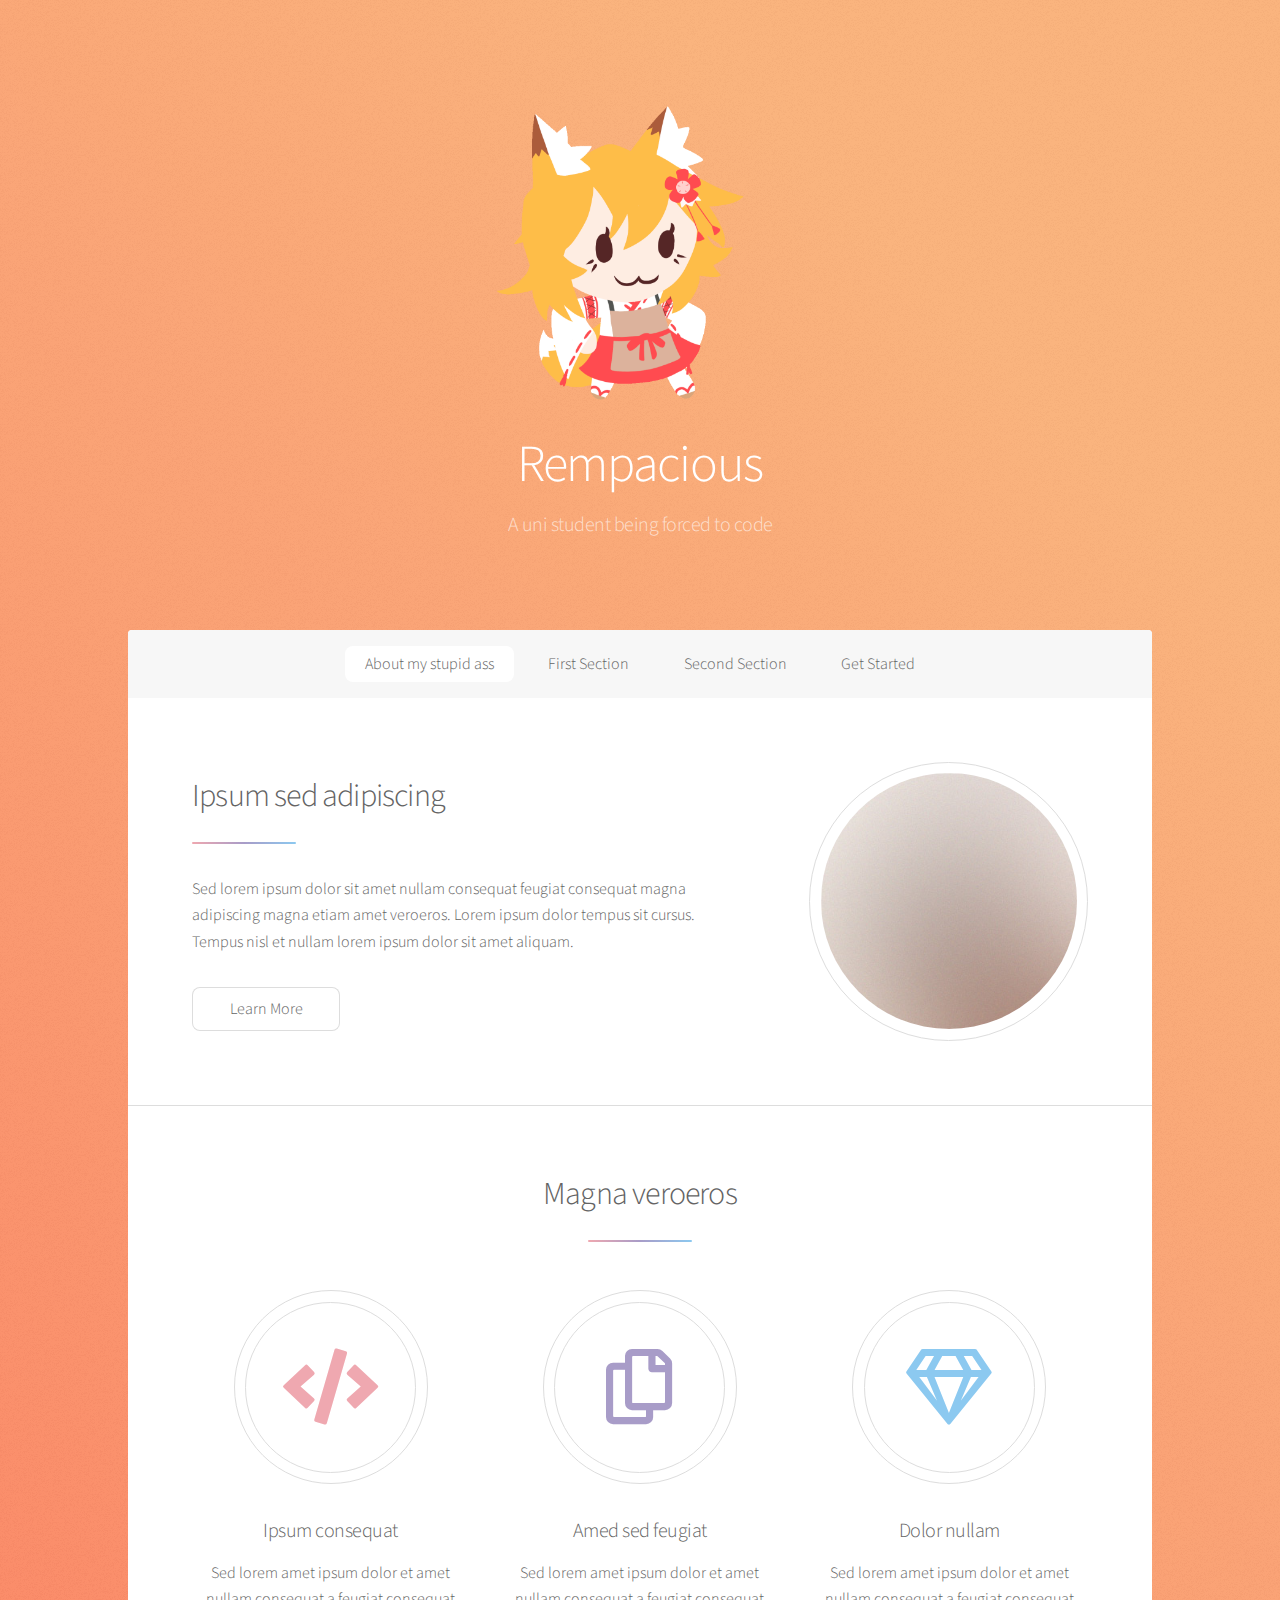
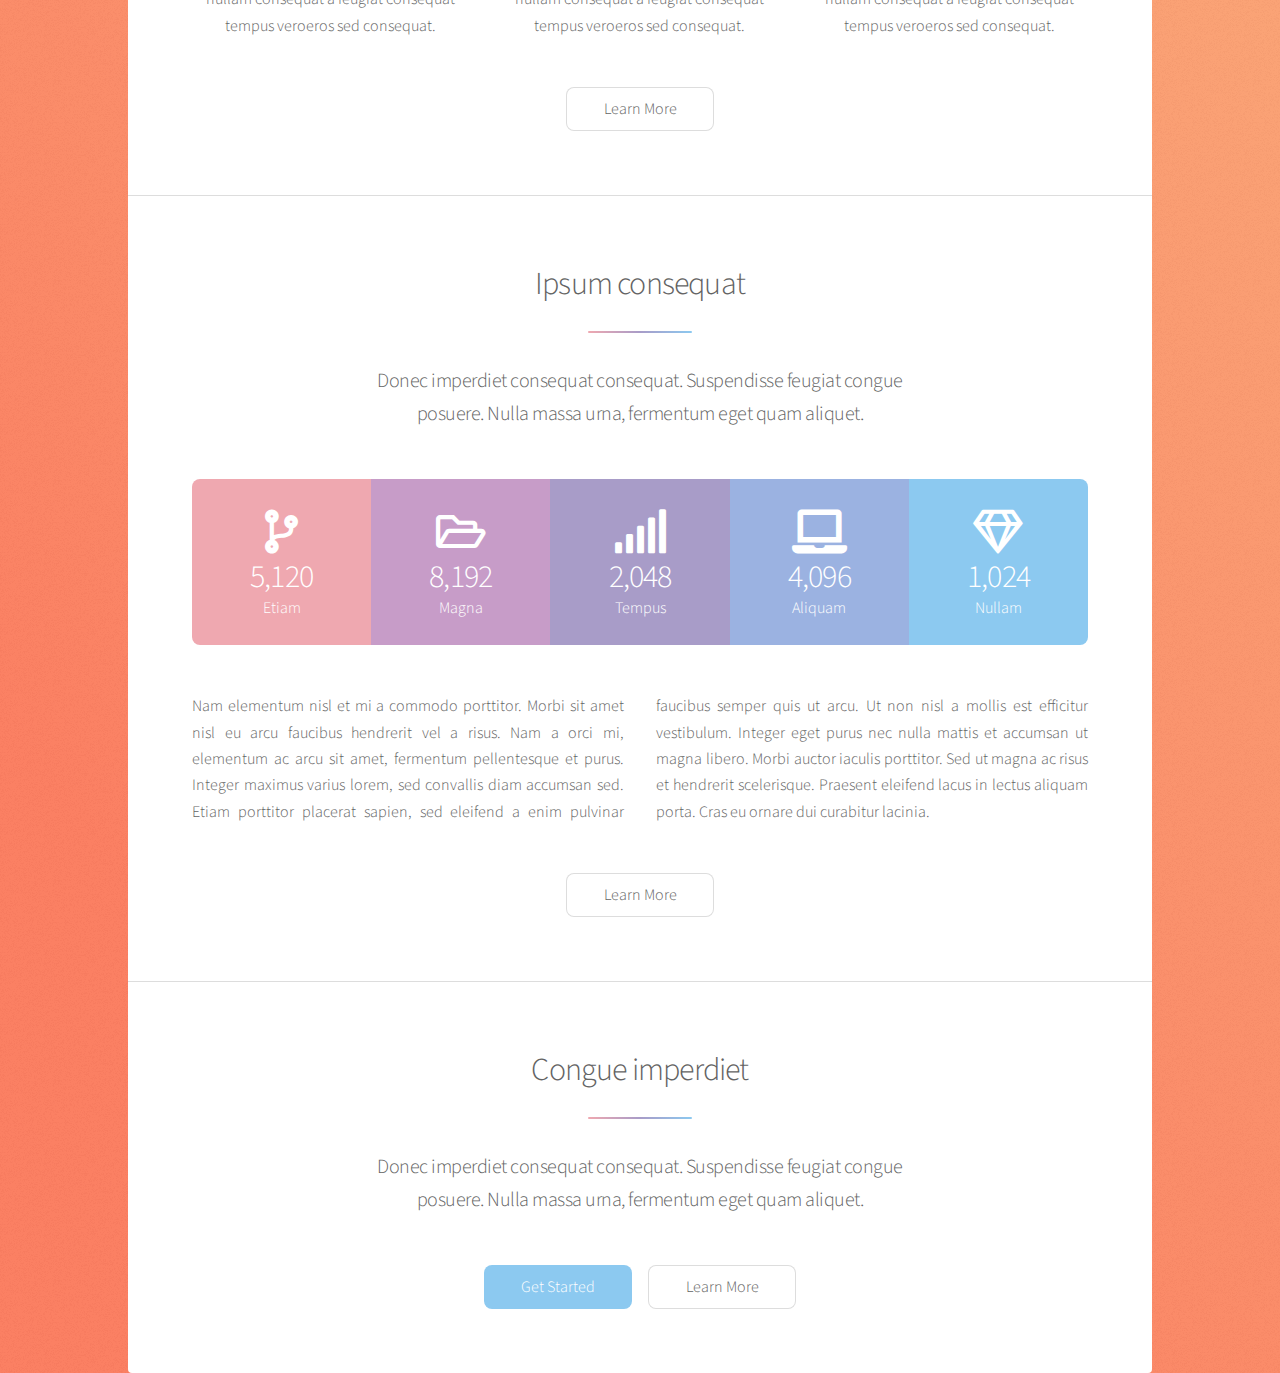
==== index.html @ b014cd19 "a" ====
<!DOCTYPE HTML>
<html>
	<head>
		<title>Why are you even here?</title>
		<meta charset="utf-8" />
		<meta name="viewport" content="width=device-width, initial-scale=1, user-scalable=no" />
		<link rel="stylesheet" href="assets/css/main.css" />
		<noscript><link rel="stylesheet" href="assets/css/noscript.css" /></noscript>
	</head>
	<body class="is-preload">

		<!-- Wrapper -->
			<div id="wrapper">

				<!-- Header -->
					<header id="header" class="alt">
						<span class="logo"><img src="images/a.gif" alt="" /></span>
						<h1>Rempacious</h1>
						<p>A uni student being forced to code<br />
						</a></p>
					</header>

				<!-- Nav -->
					<nav id="nav">
						<ul>
							<li><a href="#intro" class="active">About my stupid ass</a></li>
							<li><a href="#first">First Section</a></li>
							<li><a href="#second">Second Section</a></li>
							<li><a href="#cta">Get Started</a></li>
						</ul>
					</nav>

				<!-- Main -->
					<div id="main">

						<!-- Introduction -->
							<section id="intro" class="main">
								<div class="spotlight">
									<div class="content">
										<header class="major">
											<h2>Ipsum sed adipiscing</h2>
										</header>
										<p>Sed lorem ipsum dolor sit amet nullam consequat feugiat consequat magna
										adipiscing magna etiam amet veroeros. Lorem ipsum dolor tempus sit cursus.
										Tempus nisl et nullam lorem ipsum dolor sit amet aliquam.</p>
										<ul class="actions">
											<li><a href="generic.html" class="button">Learn More</a></li>
										</ul>
									</div>
									<span class="image"><img src="images/pic01.jpg" alt="" /></span>
								</div>
							</section>

						<!-- First Section -->
							<section id="first" class="main special">
								<header class="major">
									<h2>Magna veroeros</h2>
								</header>
								<ul class="features">
									<li>
										<span class="icon solid major style1 fa-code"></span>
										<h3>Ipsum consequat</h3>
										<p>Sed lorem amet ipsum dolor et amet nullam consequat a feugiat consequat tempus veroeros sed consequat.</p>
									</li>
									<li>
										<span class="icon major style3 fa-copy"></span>
										<h3>Amed sed feugiat</h3>
										<p>Sed lorem amet ipsum dolor et amet nullam consequat a feugiat consequat tempus veroeros sed consequat.</p>
									</li>
									<li>
										<span class="icon major style5 fa-gem"></span>
										<h3>Dolor nullam</h3>
										<p>Sed lorem amet ipsum dolor et amet nullam consequat a feugiat consequat tempus veroeros sed consequat.</p>
									</li>
								</ul>
								<footer class="major">
									<ul class="actions special">
										<li><a href="generic.html" class="button">Learn More</a></li>
									</ul>
								</footer>
							</section>

						<!-- Second Section -->
							<section id="second" class="main special">
								<header class="major">
									<h2>Ipsum consequat</h2>
									<p>Donec imperdiet consequat consequat. Suspendisse feugiat congue<br />
									posuere. Nulla massa urna, fermentum eget quam aliquet.</p>
								</header>
								<ul class="statistics">
									<li class="style1">
										<span class="icon solid fa-code-branch"></span>
										<strong>5,120</strong> Etiam
									</li>
									<li class="style2">
										<span class="icon fa-folder-open"></span>
										<strong>8,192</strong> Magna
									</li>
									<li class="style3">
										<span class="icon solid fa-signal"></span>
										<strong>2,048</strong> Tempus
									</li>
									<li class="style4">
										<span class="icon solid fa-laptop"></span>
										<strong>4,096</strong> Aliquam
									</li>
									<li class="style5">
										<span class="icon fa-gem"></span>
										<strong>1,024</strong> Nullam
									</li>
								</ul>
								<p class="content">Nam elementum nisl et mi a commodo porttitor. Morbi sit amet nisl eu arcu faucibus hendrerit vel a risus. Nam a orci mi, elementum ac arcu sit amet, fermentum pellentesque et purus. Integer maximus varius lorem, sed convallis diam accumsan sed. Etiam porttitor placerat sapien, sed eleifend a enim pulvinar faucibus semper quis ut arcu. Ut non nisl a mollis est efficitur vestibulum. Integer eget purus nec nulla mattis et accumsan ut magna libero. Morbi auctor iaculis porttitor. Sed ut magna ac risus et hendrerit scelerisque. Praesent eleifend lacus in lectus aliquam porta. Cras eu ornare dui curabitur lacinia.</p>
								<footer class="major">
									<ul class="actions special">
										<li><a href="generic.html" class="button">Learn More</a></li>
									</ul>
								</footer>
							</section>

						<!-- Get Started -->
							<section id="cta" class="main special">
								<header class="major">
									<h2>Congue imperdiet</h2>
									<p>Donec imperdiet consequat consequat. Suspendisse feugiat congue<br />
									posuere. Nulla massa urna, fermentum eget quam aliquet.</p>
								</header>
								<footer class="major">
									<ul class="actions special">
										<li><a href="generic.html" class="button primary">Get Started</a></li>
										<li><a href="generic.html" class="button">Learn More</a></li>
									</ul>
								</footer>
							</section>

					</div>

				<!-- Footer -->

			</div>

		<!-- Scripts -->
			<script src="assets/js/jquery.min.js"></script>
			<script src="assets/js/jquery.scrollex.min.js"></script>
			<script src="assets/js/jquery.scrolly.min.js"></script>
			<script src="assets/js/browser.min.js"></script>
			<script src="assets/js/breakpoints.min.js"></script>
			<script src="assets/js/util.js"></script>
			<script src="assets/js/main.js"></script>

	</body>
</html>
---- assets/css/main.css ----
@import url(fontawesome-all.min.css);
@import 'https://fonts.googleapis.com/css?family=Source+Sans+Pro:300,400';

/*
	Stellar by HTML5 UP
	html5up.net | @ajlkn
	Free for personal and commercial use under the CCA 3.0 license (html5up.net/license)
*/

html, body, div, span, applet, object,
iframe, h1, h2, h3, h4, h5, h6, p, blockquote,
pre, a, abbr, acronym, address, big, cite,
code, del, dfn, em, img, ins, kbd, q, s, samp,
small, strike, strong, sub, sup, tt, var, b,
u, i, center, dl, dt, dd, ol, ul, li, fieldset,
form, label, legend, table, caption, tbody,
tfoot, thead, tr, th, td, article, aside,
canvas, details, embed, figure, figcaption,
footer, header, hgroup, menu, nav, output, ruby,
section, summary, time, mark, audio, video {
	margin: 0;
	padding: 0;
	border: 0;
	font-size: 100%;
	font: inherit;
	vertical-align: baseline;}

article, aside, details, figcaption, figure,
footer, header, hgroup, menu, nav, section {
	display: block;}

body {
	line-height: 1;
}

ol, ul {
	list-style: none;
}

blockquote, q {
	quotes: none;
}

	blockquote:before, blockquote:after, q:before, q:after {
		content: '';
		content: none;
	}

table {
	border-collapse: collapse;
	border-spacing: 0;
}

body {
	-webkit-text-size-adjust: none;
}

mark {
	background-color: transparent;
	color: inherit;
}

input::-moz-focus-inner {
	border: 0;
	padding: 0;
}

input, select, textarea {
	-moz-appearance: none;
	-webkit-appearance: none;
	-ms-appearance: none;
	appearance: none;
}

/* Basic */

	@-ms-viewport {
		width: device-width;
	}

	body {
		-ms-overflow-style: scrollbar;
	}

	@media screen and (max-width: 480px) {

		html, body {
			min-width: 320px;
		}

	}

	html {
		box-sizing: border-box;
	}

	*, *:before, *:after {
		box-sizing: inherit;
	}

	body {
		background: linear-gradient(to right, #ff7e5f, #feb47b);
		background-image: url("images/overlay.png"), -moz-linear-gradient(45deg, #ff7e5f 15%, #feb47b 85%);
		background-image: url("images/overlay.png"), -webkit-linear-gradient(45deg, #ff7e5f 15%, #feb47b 85%);
		background-image: url("images/overlay.png"), -ms-linear-gradient(45deg, #ff7e5f 15%, #feb47b 85%);
		background-image: url("images/overlay.png"), linear-gradient(45deg, #ff7e5f 15%, #feb47b 85%);
		background-color: #dd7538;
		color: rgba(255, 255, 255, 0.65);
	}


		body.is-preload *, body.is-preload *:before, body.is-preload *:after {
			-moz-animation: none !important;
			-webkit-animation: none !important;
			-ms-animation: none !important;
			animation: none !important;
			-moz-transition: none !important;
			-webkit-transition: none !important;
			-ms-transition: none !important;
			transition: none !important;
		}

/* Type */

	body, input, select, textarea {
		font-family: "Source Sans Pro", Helvetica, sans-serif;
		font-size: 17pt;
		font-weight: 300;
		line-height: 1.65;
	}

		@media screen and (max-width: 1680px) {

			body, input, select, textarea {
				font-size: 14pt;
			}

		}

		@media screen and (max-width: 1280px) {

			body, input, select, textarea {
				font-size: 12pt;
			}

		}

		@media screen and (max-width: 360px) {

			body, input, select, textarea {
				font-size: 11pt;
			}

		}

	a {
		-moz-transition: color 0.2s ease, border-bottom 0.2s ease;
		-webkit-transition: color 0.2s ease, border-bottom 0.2s ease;
		-ms-transition: color 0.2s ease, border-bottom 0.2s ease;
		transition: color 0.2s ease, border-bottom 0.2s ease;
		text-decoration: none;
		border-bottom: dotted 1px;
		color: inherit;
	}

		a:hover {
			border-bottom-color: transparent;
		}

	strong, b {
		font-weight: 400;
	}

	em, i {
		font-style: italic;
	}

	p {
		margin: 0 0 2em 0;
	}

		p.content {
			-moz-columns: 20em 2;
			-webkit-columns: 20em 2;
			-ms-columns: 20em 2;
			columns: 20em 2;
			-moz-column-gap: 2em;
			-webkit-column-gap: 2em;
			-ms-column-gap: 2em;
			column-gap: 2em;
			text-align: justify;
		}

	h1, h2, h3, h4, h5, h6 {
		font-weight: 300;
		line-height: 1.5;
		margin: 0 0 0.7em 0;
		letter-spacing: -0.025em;
	}

		h1 a, h2 a, h3 a, h4 a, h5 a, h6 a {
			color: inherit;
			text-decoration: none;
		}

	h1 {
		font-size: 2.5em;
		line-height: 1.2;
	}

	h2 {
		font-size: 1.5em;
	}

	h3 {
		font-size: 1.25em;
	}

	h4 {
		font-size: 1.1em;
	}

	h5 {
		font-size: 0.9em;
	}

	h6 {
		font-size: 0.7em;
	}

	@media screen and (max-width: 736px) {

		h1 {
			font-size: 2em;
		}

	}

	sub {
		font-size: 0.8em;
		position: relative;
		top: 0.5em;
	}

	sup {
		font-size: 0.8em;
		position: relative;
		top: -0.5em;
	}

	blockquote {
		border-left: solid 4px;
		font-style: italic;
		margin: 0 0 2em 0;
		padding: 0.5em 0 0.5em 2em;
	}

	code {
		border-radius: 8px;
		border: solid 1px;
		font-family: "Courier New", monospace;
		font-size: 0.9em;
		margin: 0 0.25em;
		padding: 0.25em 0.65em;
	}

	pre {
		-webkit-overflow-scrolling: touch;
		font-family: "Courier New", monospace;
		font-size: 0.9em;
		margin: 0 0 2em 0;
	}

		pre code {
			display: block;
			line-height: 1.75;
			padding: 1em 1.5em;
			overflow-x: auto;
		}

	hr {
		border: 0;
		border-bottom: solid 1px;
		margin: 2em 0;
	}

		hr.major {
			margin: 3em 0;
		}

	.align-left {
		text-align: left;
	}

	.align-center {
		text-align: center;
	}

	.align-right {
		text-align: right;
	}

	input, select, textarea {
		color: #ffffff;
	}

	a:hover {
		color: #ffffff;
	}

	strong, b {
		color: #ffffff;
	}

	h1, h2, h3, h4, h5, h6 {
		color: #ffffff;
	}

	blockquote {
		border-left-color: rgba(255, 255, 255, 0.35);
	}

	code {
		background: rgba(255, 255, 255, 0.075);
		border-color: rgba(255, 255, 255, 0.35);
	}

	hr {
		border-bottom-color: rgba(255, 255, 255, 0.35);
	}

/* Row */

	.row {
		display: flex;
		flex-wrap: wrap;
		box-sizing: border-box;
		align-items: stretch;
	}

		.row > * {
			box-sizing: border-box;
		}

		.row.gtr-uniform > * > :last-child {
			margin-bottom: 0;
		}

		.row.aln-left {
			justify-content: flex-start;
		}

		.row.aln-center {
			justify-content: center;
		}

		.row.aln-right {
			justify-content: flex-end;
		}

		.row.aln-top {
			align-items: flex-start;
		}

		.row.aln-middle {
			align-items: center;
		}

		.row.aln-bottom {
			align-items: flex-end;
		}

		.row > .imp {
			order: -1;
		}

		.row > .col-1 {
			width: 8.33333%;
		}

		.row > .off-1 {
			margin-left: 8.33333%;
		}

		.row > .col-2 {
			width: 16.66667%;
		}

		.row > .off-2 {
			margin-left: 16.66667%;
		}

		.row > .col-3 {
			width: 25%;
		}

		.row > .off-3 {
			margin-left: 25%;
		}

		.row > .col-4 {
			width: 33.33333%;
		}

		.row > .off-4 {
			margin-left: 33.33333%;
		}

		.row > .col-5 {
			width: 41.66667%;
		}

		.row > .off-5 {
			margin-left: 41.66667%;
		}

		.row > .col-6 {
			width: 50%;
		}

		.row > .off-6 {
			margin-left: 50%;
		}

		.row > .col-7 {
			width: 58.33333%;
		}

		.row > .off-7 {
			margin-left: 58.33333%;
		}

		.row > .col-8 {
			width: 66.66667%;
		}

		.row > .off-8 {
			margin-left: 66.66667%;
		}

		.row > .col-9 {
			width: 75%;
		}

		.row > .off-9 {
			margin-left: 75%;
		}

		.row > .col-10 {
			width: 83.33333%;
		}

		.row > .off-10 {
			margin-left: 83.33333%;
		}

		.row > .col-11 {
			width: 91.66667%;
		}

		.row > .off-11 {
			margin-left: 91.66667%;
		}

		.row > .col-12 {
			width: 100%;
		}

		.row > .off-12 {
			margin-left: 100%;
		}

		.row.gtr-0 {
			margin-top: 0;
			margin-left: 0em;
		}

			.row.gtr-0 > * {
				padding: 0 0 0 0em;
			}

			.row.gtr-0.gtr-uniform {
				margin-top: 0em;
			}

				.row.gtr-0.gtr-uniform > * {
					padding-top: 0em;
				}

		.row.gtr-25 {
			margin-top: 0;
			margin-left: -0.375em;
		}

			.row.gtr-25 > * {
				padding: 0 0 0 0.375em;
			}

			.row.gtr-25.gtr-uniform {
				margin-top: -0.375em;
			}

				.row.gtr-25.gtr-uniform > * {
					padding-top: 0.375em;
				}

		.row.gtr-50 {
			margin-top: 0;
			margin-left: -0.75em;
		}

			.row.gtr-50 > * {
				padding: 0 0 0 0.75em;
			}

			.row.gtr-50.gtr-uniform {
				margin-top: -0.75em;
			}

				.row.gtr-50.gtr-uniform > * {
					padding-top: 0.75em;
				}

		.row {
			margin-top: 0;
			margin-left: -1.5em;
		}

			.row > * {
				padding: 0 0 0 1.5em;
			}

			.row.gtr-uniform {
				margin-top: -1.5em;
			}

				.row.gtr-uniform > * {
					padding-top: 1.5em;
				}

		.row.gtr-150 {
			margin-top: 0;
			margin-left: -2.25em;
		}

			.row.gtr-150 > * {
				padding: 0 0 0 2.25em;
			}

			.row.gtr-150.gtr-uniform {
				margin-top: -2.25em;
			}

				.row.gtr-150.gtr-uniform > * {
					padding-top: 2.25em;
				}

		.row.gtr-200 {
			margin-top: 0;
			margin-left: -3em;
		}

			.row.gtr-200 > * {
				padding: 0 0 0 3em;
			}

			.row.gtr-200.gtr-uniform {
				margin-top: -3em;
			}

				.row.gtr-200.gtr-uniform > * {
					padding-top: 3em;
				}

		@media screen and (max-width: 1680px) {

			.row {
				display: flex;
				flex-wrap: wrap;
				box-sizing: border-box;
				align-items: stretch;
			}

				.row > * {
					box-sizing: border-box;
				}

				.row.gtr-uniform > * > :last-child {
					margin-bottom: 0;
				}

				.row.aln-left {
					justify-content: flex-start;
				}

				.row.aln-center {
					justify-content: center;
				}

				.row.aln-right {
					justify-content: flex-end;
				}

				.row.aln-top {
					align-items: flex-start;
				}

				.row.aln-middle {
					align-items: center;
				}

				.row.aln-bottom {
					align-items: flex-end;
				}

				.row > .imp-xlarge {
					order: -1;
				}

				.row > .col-1-xlarge {
					width: 8.33333%;
				}

				.row > .off-1-xlarge {
					margin-left: 8.33333%;
				}

				.row > .col-2-xlarge {
					width: 16.66667%;
				}

				.row > .off-2-xlarge {
					margin-left: 16.66667%;
				}

				.row > .col-3-xlarge {
					width: 25%;
				}

				.row > .off-3-xlarge {
					margin-left: 25%;
				}

				.row > .col-4-xlarge {
					width: 33.33333%;
				}

				.row > .off-4-xlarge {
					margin-left: 33.33333%;
				}

				.row > .col-5-xlarge {
					width: 41.66667%;
				}

				.row > .off-5-xlarge {
					margin-left: 41.66667%;
				}

				.row > .col-6-xlarge {
					width: 50%;
				}

				.row > .off-6-xlarge {
					margin-left: 50%;
				}

				.row > .col-7-xlarge {
					width: 58.33333%;
				}

				.row > .off-7-xlarge {
					margin-left: 58.33333%;
				}

				.row > .col-8-xlarge {
					width: 66.66667%;
				}

				.row > .off-8-xlarge {
					margin-left: 66.66667%;
				}

				.row > .col-9-xlarge {
					width: 75%;
				}

				.row > .off-9-xlarge {
					margin-left: 75%;
				}

				.row > .col-10-xlarge {
					width: 83.33333%;
				}

				.row > .off-10-xlarge {
					margin-left: 83.33333%;
				}

				.row > .col-11-xlarge {
					width: 91.66667%;
				}

				.row > .off-11-xlarge {
					margin-left: 91.66667%;
				}

				.row > .col-12-xlarge {
					width: 100%;
				}

				.row > .off-12-xlarge {
					margin-left: 100%;
				}

				.row.gtr-0 {
					margin-top: 0;
					margin-left: 0em;
				}

					.row.gtr-0 > * {
						padding: 0 0 0 0em;
					}

					.row.gtr-0.gtr-uniform {
						margin-top: 0em;
					}

						.row.gtr-0.gtr-uniform > * {
							padding-top: 0em;
						}

				.row.gtr-25 {
					margin-top: 0;
					margin-left: -0.375em;
				}

					.row.gtr-25 > * {
						padding: 0 0 0 0.375em;
					}

					.row.gtr-25.gtr-uniform {
						margin-top: -0.375em;
					}

						.row.gtr-25.gtr-uniform > * {
							padding-top: 0.375em;
						}

				.row.gtr-50 {
					margin-top: 0;
					margin-left: -0.75em;
				}

					.row.gtr-50 > * {
						padding: 0 0 0 0.75em;
					}

					.row.gtr-50.gtr-uniform {
						margin-top: -0.75em;
					}

						.row.gtr-50.gtr-uniform > * {
							padding-top: 0.75em;
						}

				.row {
					margin-top: 0;
					margin-left: -1.5em;
				}

					.row > * {
						padding: 0 0 0 1.5em;
					}

					.row.gtr-uniform {
						margin-top: -1.5em;
					}

						.row.gtr-uniform > * {
							padding-top: 1.5em;
						}

				.row.gtr-150 {
					margin-top: 0;
					margin-left: -2.25em;
				}

					.row.gtr-150 > * {
						padding: 0 0 0 2.25em;
					}

					.row.gtr-150.gtr-uniform {
						margin-top: -2.25em;
					}

						.row.gtr-150.gtr-uniform > * {
							padding-top: 2.25em;
						}

				.row.gtr-200 {
					margin-top: 0;
					margin-left: -3em;
				}

					.row.gtr-200 > * {
						padding: 0 0 0 3em;
					}

					.row.gtr-200.gtr-uniform {
						margin-top: -3em;
					}

						.row.gtr-200.gtr-uniform > * {
							padding-top: 3em;
						}

		}

		@media screen and (max-width: 1280px) {

			.row {
				display: flex;
				flex-wrap: wrap;
				box-sizing: border-box;
				align-items: stretch;
			}

				.row > * {
					box-sizing: border-box;
				}

				.row.gtr-uniform > * > :last-child {
					margin-bottom: 0;
				}

				.row.aln-left {
					justify-content: flex-start;
				}

				.row.aln-center {
					justify-content: center;
				}

				.row.aln-right {
					justify-content: flex-end;
				}

				.row.aln-top {
					align-items: flex-start;
				}

				.row.aln-middle {
					align-items: center;
				}

				.row.aln-bottom {
					align-items: flex-end;
				}

				.row > .imp-large {
					order: -1;
				}

				.row > .col-1-large {
					width: 8.33333%;
				}

				.row > .off-1-large {
					margin-left: 8.33333%;
				}

				.row > .col-2-large {
					width: 16.66667%;
				}

				.row > .off-2-large {
					margin-left: 16.66667%;
				}

				.row > .col-3-large {
					width: 25%;
				}

				.row > .off-3-large {
					margin-left: 25%;
				}

				.row > .col-4-large {
					width: 33.33333%;
				}

				.row > .off-4-large {
					margin-left: 33.33333%;
				}

				.row > .col-5-large {
					width: 41.66667%;
				}

				.row > .off-5-large {
					margin-left: 41.66667%;
				}

				.row > .col-6-large {
					width: 50%;
				}

				.row > .off-6-large {
					margin-left: 50%;
				}

				.row > .col-7-large {
					width: 58.33333%;
				}

				.row > .off-7-large {
					margin-left: 58.33333%;
				}

				.row > .col-8-large {
					width: 66.66667%;
				}

				.row > .off-8-large {
					margin-left: 66.66667%;
				}

				.row > .col-9-large {
					width: 75%;
				}

				.row > .off-9-large {
					margin-left: 75%;
				}

				.row > .col-10-large {
					width: 83.33333%;
				}

				.row > .off-10-large {
					margin-left: 83.33333%;
				}

				.row > .col-11-large {
					width: 91.66667%;
				}

				.row > .off-11-large {
					margin-left: 91.66667%;
				}

				.row > .col-12-large {
					width: 100%;
				}

				.row > .off-12-large {
					margin-left: 100%;
				}

				.row.gtr-0 {
					margin-top: 0;
					margin-left: 0em;
				}

					.row.gtr-0 > * {
						padding: 0 0 0 0em;
					}

					.row.gtr-0.gtr-uniform {
						margin-top: 0em;
					}

						.row.gtr-0.gtr-uniform > * {
							padding-top: 0em;
						}

				.row.gtr-25 {
					margin-top: 0;
					margin-left: -0.375em;
				}

					.row.gtr-25 > * {
						padding: 0 0 0 0.375em;
					}

					.row.gtr-25.gtr-uniform {
						margin-top: -0.375em;
					}

						.row.gtr-25.gtr-uniform > * {
							padding-top: 0.375em;
						}

				.row.gtr-50 {
					margin-top: 0;
					margin-left: -0.75em;
				}

					.row.gtr-50 > * {
						padding: 0 0 0 0.75em;
					}

					.row.gtr-50.gtr-uniform {
						margin-top: -0.75em;
					}

						.row.gtr-50.gtr-uniform > * {
							padding-top: 0.75em;
						}

				.row {
					margin-top: 0;
					margin-left: -1.5em;
				}

					.row > * {
						padding: 0 0 0 1.5em;
					}

					.row.gtr-uniform {
						margin-top: -1.5em;
					}

						.row.gtr-uniform > * {
							padding-top: 1.5em;
						}

				.row.gtr-150 {
					margin-top: 0;
					margin-left: -2.25em;
				}

					.row.gtr-150 > * {
						padding: 0 0 0 2.25em;
					}

					.row.gtr-150.gtr-uniform {
						margin-top: -2.25em;
					}

						.row.gtr-150.gtr-uniform > * {
							padding-top: 2.25em;
						}

				.row.gtr-200 {
					margin-top: 0;
					margin-left: -3em;
				}

					.row.gtr-200 > * {
						padding: 0 0 0 3em;
					}

					.row.gtr-200.gtr-uniform {
						margin-top: -3em;
					}

						.row.gtr-200.gtr-uniform > * {
							padding-top: 3em;
						}

		}

		@media screen and (max-width: 980px) {

			.row {
				display: flex;
				flex-wrap: wrap;
				box-sizing: border-box;
				align-items: stretch;
			}

				.row > * {
					box-sizing: border-box;
				}

				.row.gtr-uniform > * > :last-child {
					margin-bottom: 0;
				}

				.row.aln-left {
					justify-content: flex-start;
				}

				.row.aln-center {
					justify-content: center;
				}

				.row.aln-right {
					justify-content: flex-end;
				}

				.row.aln-top {
					align-items: flex-start;
				}

				.row.aln-middle {
					align-items: center;
				}

				.row.aln-bottom {
					align-items: flex-end;
				}

				.row > .imp-medium {
					order: -1;
				}

				.row > .col-1-medium {
					width: 8.33333%;
				}

				.row > .off-1-medium {
					margin-left: 8.33333%;
				}

				.row > .col-2-medium {
					width: 16.66667%;
				}

				.row > .off-2-medium {
					margin-left: 16.66667%;
				}

				.row > .col-3-medium {
					width: 25%;
				}

				.row > .off-3-medium {
					margin-left: 25%;
				}

				.row > .col-4-medium {
					width: 33.33333%;
				}

				.row > .off-4-medium {
					margin-left: 33.33333%;
				}

				.row > .col-5-medium {
					width: 41.66667%;
				}

				.row > .off-5-medium {
					margin-left: 41.66667%;
				}

				.row > .col-6-medium {
					width: 50%;
				}

				.row > .off-6-medium {
					margin-left: 50%;
				}

				.row > .col-7-medium {
					width: 58.33333%;
				}

				.row > .off-7-medium {
					margin-left: 58.33333%;
				}

				.row > .col-8-medium {
					width: 66.66667%;
				}

				.row > .off-8-medium {
					margin-left: 66.66667%;
				}

				.row > .col-9-medium {
					width: 75%;
				}

				.row > .off-9-medium {
					margin-left: 75%;
				}

				.row > .col-10-medium {
					width: 83.33333%;
				}

				.row > .off-10-medium {
					margin-left: 83.33333%;
				}

				.row > .col-11-medium {
					width: 91.66667%;
				}

				.row > .off-11-medium {
					margin-left: 91.66667%;
				}

				.row > .col-12-medium {
					width: 100%;
				}

				.row > .off-12-medium {
					margin-left: 100%;
				}

				.row.gtr-0 {
					margin-top: 0;
					margin-left: 0em;
				}

					.row.gtr-0 > * {
						padding: 0 0 0 0em;
					}

					.row.gtr-0.gtr-uniform {
						margin-top: 0em;
					}

						.row.gtr-0.gtr-uniform > * {
							padding-top: 0em;
						}

				.row.gtr-25 {
					margin-top: 0;
					margin-left: -0.375em;
				}

					.row.gtr-25 > * {
						padding: 0 0 0 0.375em;
					}

					.row.gtr-25.gtr-uniform {
						margin-top: -0.375em;
					}

						.row.gtr-25.gtr-uniform > * {
							padding-top: 0.375em;
						}

				.row.gtr-50 {
					margin-top: 0;
					margin-left: -0.75em;
				}

					.row.gtr-50 > * {
						padding: 0 0 0 0.75em;
					}

					.row.gtr-50.gtr-uniform {
						margin-top: -0.75em;
					}

						.row.gtr-50.gtr-uniform > * {
							padding-top: 0.75em;
						}

				.row {
					margin-top: 0;
					margin-left: -1.5em;
				}

					.row > * {
						padding: 0 0 0 1.5em;
					}

					.row.gtr-uniform {
						margin-top: -1.5em;
					}

						.row.gtr-uniform > * {
							padding-top: 1.5em;
						}

				.row.gtr-150 {
					margin-top: 0;
					margin-left: -2.25em;
				}

					.row.gtr-150 > * {
						padding: 0 0 0 2.25em;
					}

					.row.gtr-150.gtr-uniform {
						margin-top: -2.25em;
					}

						.row.gtr-150.gtr-uniform > * {
							padding-top: 2.25em;
						}

				.row.gtr-200 {
					margin-top: 0;
					margin-left: -3em;
				}

					.row.gtr-200 > * {
						padding: 0 0 0 3em;
					}

					.row.gtr-200.gtr-uniform {
						margin-top: -3em;
					}

						.row.gtr-200.gtr-uniform > * {
							padding-top: 3em;
						}

		}

		@media screen and (max-width: 736px) {

			.row {
				display: flex;
				flex-wrap: wrap;
				box-sizing: border-box;
				align-items: stretch;
			}

				.row > * {
					box-sizing: border-box;
				}

				.row.gtr-uniform > * > :last-child {
					margin-bottom: 0;
				}

				.row.aln-left {
					justify-content: flex-start;
				}

				.row.aln-center {
					justify-content: center;
				}

				.row.aln-right {
					justify-content: flex-end;
				}

				.row.aln-top {
					align-items: flex-start;
				}

				.row.aln-middle {
					align-items: center;
				}

				.row.aln-bottom {
					align-items: flex-end;
				}

				.row > .imp-small {
					order: -1;
				}

				.row > .col-1-small {
					width: 8.33333%;
				}

				.row > .off-1-small {
					margin-left: 8.33333%;
				}

				.row > .col-2-small {
					width: 16.66667%;
				}

				.row > .off-2-small {
					margin-left: 16.66667%;
				}

				.row > .col-3-small {
					width: 25%;
				}

				.row > .off-3-small {
					margin-left: 25%;
				}

				.row > .col-4-small {
					width: 33.33333%;
				}

				.row > .off-4-small {
					margin-left: 33.33333%;
				}

				.row > .col-5-small {
					width: 41.66667%;
				}

				.row > .off-5-small {
					margin-left: 41.66667%;
				}

				.row > .col-6-small {
					width: 50%;
				}

				.row > .off-6-small {
					margin-left: 50%;
				}

				.row > .col-7-small {
					width: 58.33333%;
				}

				.row > .off-7-small {
					margin-left: 58.33333%;
				}

				.row > .col-8-small {
					width: 66.66667%;
				}

				.row > .off-8-small {
					margin-left: 66.66667%;
				}

				.row > .col-9-small {
					width: 75%;
				}

				.row > .off-9-small {
					margin-left: 75%;
				}

				.row > .col-10-small {
					width: 83.33333%;
				}

				.row > .off-10-small {
					margin-left: 83.33333%;
				}

				.row > .col-11-small {
					width: 91.66667%;
				}

				.row > .off-11-small {
					margin-left: 91.66667%;
				}

				.row > .col-12-small {
					width: 100%;
				}

				.row > .off-12-small {
					margin-left: 100%;
				}

				.row.gtr-0 {
					margin-top: 0;
					margin-left: 0em;
				}

					.row.gtr-0 > * {
						padding: 0 0 0 0em;
					}

					.row.gtr-0.gtr-uniform {
						margin-top: 0em;
					}

						.row.gtr-0.gtr-uniform > * {
							padding-top: 0em;
						}

				.row.gtr-25 {
					margin-top: 0;
					margin-left: -0.25em;
				}

					.row.gtr-25 > * {
						padding: 0 0 0 0.25em;
					}

					.row.gtr-25.gtr-uniform {
						margin-top: -0.25em;
					}

						.row.gtr-25.gtr-uniform > * {
							padding-top: 0.25em;
						}

				.row.gtr-50 {
					margin-top: 0;
					margin-left: -0.5em;
				}

					.row.gtr-50 > * {
						padding: 0 0 0 0.5em;
					}

					.row.gtr-50.gtr-uniform {
						margin-top: -0.5em;
					}

						.row.gtr-50.gtr-uniform > * {
							padding-top: 0.5em;
						}

				.row {
					margin-top: 0;
					margin-left: -1em;
				}

					.row > * {
						padding: 0 0 0 1em;
					}

					.row.gtr-uniform {
						margin-top: -1em;
					}

						.row.gtr-uniform > * {
							padding-top: 1em;
						}

				.row.gtr-150 {
					margin-top: 0;
					margin-left: -1.5em;
				}

					.row.gtr-150 > * {
						padding: 0 0 0 1.5em;
					}

					.row.gtr-150.gtr-uniform {
						margin-top: -1.5em;
					}

						.row.gtr-150.gtr-uniform > * {
							padding-top: 1.5em;
						}

				.row.gtr-200 {
					margin-top: 0;
					margin-left: -2em;
				}

					.row.gtr-200 > * {
						padding: 0 0 0 2em;
					}

					.row.gtr-200.gtr-uniform {
						margin-top: -2em;
					}

						.row.gtr-200.gtr-uniform > * {
							padding-top: 2em;
						}

		}

		@media screen and (max-width: 480px) {

			.row {
				display: flex;
				flex-wrap: wrap;
				box-sizing: border-box;
				align-items: stretch;
			}

				.row > * {
					box-sizing: border-box;
				}

				.row.gtr-uniform > * > :last-child {
					margin-bottom: 0;
				}

				.row.aln-left {
					justify-content: flex-start;
				}

				.row.aln-center {
					justify-content: center;
				}

				.row.aln-right {
					justify-content: flex-end;
				}

				.row.aln-top {
					align-items: flex-start;
				}

				.row.aln-middle {
					align-items: center;
				}

				.row.aln-bottom {
					align-items: flex-end;
				}

				.row > .imp-xsmall {
					order: -1;
				}

				.row > .col-1-xsmall {
					width: 8.33333%;
				}

				.row > .off-1-xsmall {
					margin-left: 8.33333%;
				}

				.row > .col-2-xsmall {
					width: 16.66667%;
				}

				.row > .off-2-xsmall {
					margin-left: 16.66667%;
				}

				.row > .col-3-xsmall {
					width: 25%;
				}

				.row > .off-3-xsmall {
					margin-left: 25%;
				}

				.row > .col-4-xsmall {
					width: 33.33333%;
				}

				.row > .off-4-xsmall {
					margin-left: 33.33333%;
				}

				.row > .col-5-xsmall {
					width: 41.66667%;
				}

				.row > .off-5-xsmall {
					margin-left: 41.66667%;
				}

				.row > .col-6-xsmall {
					width: 50%;
				}

				.row > .off-6-xsmall {
					margin-left: 50%;
				}

				.row > .col-7-xsmall {
					width: 58.33333%;
				}

				.row > .off-7-xsmall {
					margin-left: 58.33333%;
				}

				.row > .col-8-xsmall {
					width: 66.66667%;
				}

				.row > .off-8-xsmall {
					margin-left: 66.66667%;
				}

				.row > .col-9-xsmall {
					width: 75%;
				}

				.row > .off-9-xsmall {
					margin-left: 75%;
				}

				.row > .col-10-xsmall {
					width: 83.33333%;
				}

				.row > .off-10-xsmall {
					margin-left: 83.33333%;
				}

				.row > .col-11-xsmall {
					width: 91.66667%;
				}

				.row > .off-11-xsmall {
					margin-left: 91.66667%;
				}

				.row > .col-12-xsmall {
					width: 100%;
				}

				.row > .off-12-xsmall {
					margin-left: 100%;
				}

				.row.gtr-0 {
					margin-top: 0;
					margin-left: 0em;
				}

					.row.gtr-0 > * {
						padding: 0 0 0 0em;
					}

					.row.gtr-0.gtr-uniform {
						margin-top: 0em;
					}

						.row.gtr-0.gtr-uniform > * {
							padding-top: 0em;
						}

				.row.gtr-25 {
					margin-top: 0;
					margin-left: -0.3125em;
				}

					.row.gtr-25 > * {
						padding: 0 0 0 0.3125em;
					}

					.row.gtr-25.gtr-uniform {
						margin-top: -0.3125em;
					}

						.row.gtr-25.gtr-uniform > * {
							padding-top: 0.3125em;
						}

				.row.gtr-50 {
					margin-top: 0;
					margin-left: -0.625em;
				}

					.row.gtr-50 > * {
						padding: 0 0 0 0.625em;
					}

					.row.gtr-50.gtr-uniform {
						margin-top: -0.625em;
					}

						.row.gtr-50.gtr-uniform > * {
							padding-top: 0.625em;
						}

				.row {
					margin-top: 0;
					margin-left: -1.25em;
				}

					.row > * {
						padding: 0 0 0 1.25em;
					}

					.row.gtr-uniform {
						margin-top: -1.25em;
					}

						.row.gtr-uniform > * {
							padding-top: 1.25em;
						}

				.row.gtr-150 {
					margin-top: 0;
					margin-left: -1.875em;
				}

					.row.gtr-150 > * {
						padding: 0 0 0 1.875em;
					}

					.row.gtr-150.gtr-uniform {
						margin-top: -1.875em;
					}

						.row.gtr-150.gtr-uniform > * {
							padding-top: 1.875em;
						}

				.row.gtr-200 {
					margin-top: 0;
					margin-left: -2.5em;
				}

					.row.gtr-200 > * {
						padding: 0 0 0 2.5em;
					}

					.row.gtr-200.gtr-uniform {
						margin-top: -2.5em;
					}

						.row.gtr-200.gtr-uniform > * {
							padding-top: 2.5em;
						}

		}

/* Box */

	.box {
		border-radius: 8px;
		border: solid;
		margin-bottom: 2em;
		padding: 1.5em;
	}

		.box > :last-child,
		.box > :last-child > :last-child,
		.box > :last-child > :last-child > :last-child {
			margin-bottom: 0;
		}

		.box.alt {
			border: 0;
			border-radius: 0;
			padding: 0;
		}

	.box {
		border-color: rgba(255, 255, 255, 0.35);
	}

/* Button */

	input[type="submit"],
	input[type="reset"],
	input[type="button"],
	button,
	.button {
		-moz-appearance: none;
		-webkit-appearance: none;
		-ms-appearance: none;
		appearance: none;
		-moz-transition: background-color 0.2s ease-in-out, color 0.2s ease-in-out;
		-webkit-transition: background-color 0.2s ease-in-out, color 0.2s ease-in-out;
		-ms-transition: background-color 0.2s ease-in-out, color 0.2s ease-in-out;
		transition: background-color 0.2s ease-in-out, color 0.2s ease-in-out;
		border-radius: 8px;
		border: 0;
		cursor: pointer;
		display: inline-block;
		font-weight: 300;
		height: 2.75em;
		line-height: 2.75em;
		min-width: 9.25em;
		padding: 0 1.5em;
		text-align: center;
		text-decoration: none;
		white-space: nowrap;
	}

		input[type="submit"].icon,
		input[type="reset"].icon,
		input[type="button"].icon,
		button.icon,
		.button.icon {
			padding-left: 1.35em;
		}

			input[type="submit"].icon:before,
			input[type="reset"].icon:before,
			input[type="button"].icon:before,
			button.icon:before,
			.button.icon:before {
				margin-right: 0.5em;
			}

		input[type="submit"].fit,
		input[type="reset"].fit,
		input[type="button"].fit,
		button.fit,
		.button.fit {
			width: 100%;
		}

		input[type="submit"].small,
		input[type="reset"].small,
		input[type="button"].small,
		button.small,
		.button.small {
			font-size: 0.8em;
		}

		input[type="submit"].large,
		input[type="reset"].large,
		input[type="button"].large,
		button.large,
		.button.large {
			font-size: 1.35em;
		}

		input[type="submit"].disabled, input[type="submit"]:disabled,
		input[type="reset"].disabled,
		input[type="reset"]:disabled,
		input[type="button"].disabled,
		input[type="button"]:disabled,
		button.disabled,
		button:disabled,
		.button.disabled,
		.button:disabled {
			pointer-events: none;
			opacity: 0.25;
		}

		@media screen and (max-width: 736px) {

			input[type="submit"],
			input[type="reset"],
			input[type="button"],
			button,
			.button {
				min-width: 0;
			}

		}

	input[type="submit"],
	input[type="reset"],
	input[type="button"],
	button,
	.button {
		background-color: transparent;
		box-shadow: inset 0 0 0 1px rgba(255, 255, 255, 0.35);
		color: #ffffff !important;
	}

		input[type="submit"]:hover,
		input[type="reset"]:hover,
		input[type="button"]:hover,
		button:hover,
		.button:hover {
			background-color: rgba(255, 255, 255, 0.075);
		}

		input[type="submit"]:active,
		input[type="reset"]:active,
		input[type="button"]:active,
		button:active,
		.button:active {
			background-color: rgba(255, 255, 255, 0.2);
		}

		input[type="submit"].icon:before,
		input[type="reset"].icon:before,
		input[type="button"].icon:before,
		button.icon:before,
		.button.icon:before {
			color: rgba(255, 255, 255, 0.5);
		}

		input[type="submit"].primary,
		input[type="reset"].primary,
		input[type="button"].primary,
		button.primary,
		.button.primary {
			background-color: #8cc9f0;
			color: #ffffff !important;
			box-shadow: none;
		}

			input[type="submit"].primary:hover,
			input[type="reset"].primary:hover,
			input[type="button"].primary:hover,
			button.primary:hover,
			.button.primary:hover {
				background-color: #9acff2;
			}

			input[type="submit"].primary:active,
			input[type="reset"].primary:active,
			input[type="button"].primary:active,
			button.primary:active,
			.button.primary:active {
				background-color: #7ec3ee;
			}

			input[type="submit"].primary.icon:before,
			input[type="reset"].primary.icon:before,
			input[type="button"].primary.icon:before,
			button.primary.icon:before,
			.button.primary.icon:before {
				color: #ffffff !important;
			}

/* Form */

	form {
		margin: 0 0 2em 0;
	}

	label {
		display: block;
		font-size: 0.9em;
		font-weight: 400;
		margin: 0 0 1em 0;
	}

	input[type="text"],
	input[type="password"],
	input[type="email"],
	select,
	textarea {
		-moz-appearance: none;
		-webkit-appearance: none;
		-ms-appearance: none;
		appearance: none;
		border-radius: 8px;
		border: solid 1px;
		color: inherit;
		display: block;
		outline: 0;
		padding: 0 1em;
		text-decoration: none;
		width: 100%;
	}

		input[type="text"]:invalid,
		input[type="password"]:invalid,
		input[type="email"]:invalid,
		select:invalid,
		textarea:invalid {
			box-shadow: none;
		}

	select {
		background-size: 1.25rem;
		background-repeat: no-repeat;
		background-position: calc(100% - 1rem) center;
		height: 2.75em;
		padding-right: 2.75em;
		text-overflow: ellipsis;
	}

		select:focus::-ms-value {
			background-color: transparent;
		}

		select::-ms-expand {
			display: none;
		}

	input[type="text"],
	input[type="password"],
	input[type="email"],
	select {
		height: 2.75em;
	}

	textarea {
		padding: 0.75em 1em;
	}

	input[type="checkbox"],
	input[type="radio"] {
		-moz-appearance: none;
		-webkit-appearance: none;
		-ms-appearance: none;
		appearance: none;
		display: block;
		float: left;
		margin-right: -2em;
		opacity: 0;
		width: 1em;
		z-index: -1;
	}

		input[type="checkbox"] + label,
		input[type="radio"] + label {
			text-decoration: none;
			cursor: pointer;
			display: inline-block;
			font-size: 1em;
			font-weight: 300;
			padding-left: 2.4em;
			padding-right: 0.75em;
			position: relative;
		}

			input[type="checkbox"] + label:before,
			input[type="radio"] + label:before {
				-moz-osx-font-smoothing: grayscale;
				-webkit-font-smoothing: antialiased;
				display: inline-block;
				font-style: normal;
				font-variant: normal;
				text-rendering: auto;
				line-height: 1;
				text-transform: none !important;
				font-family: 'Font Awesome 5 Free';
				font-weight: 900;
			}

			input[type="checkbox"] + label:before,
			input[type="radio"] + label:before {
				border-radius: 8px;
				border: solid 1px;
				content: '';
				display: inline-block;
				font-size: 0.8em;
				height: 2.0625em;
				left: 0;
				line-height: 2.0625em;
				position: absolute;
				text-align: center;
				top: 0;
				width: 2.0625em;
			}

		input[type="checkbox"]:checked + label:before,
		input[type="radio"]:checked + label:before {
			content: '\f00c';
		}

	input[type="checkbox"] + label:before {
		border-radius: 8px;
	}

	input[type="radio"] + label:before {
		border-radius: 100%;
	}

	::-webkit-input-placeholder {
		opacity: 1.0;
	}

	:-moz-placeholder {
		opacity: 1.0;
	}

	::-moz-placeholder {
		opacity: 1.0;
	}

	:-ms-input-placeholder {
		opacity: 1.0;
	}

	label {
		color: #ffffff;
	}

	input[type="text"],
	input[type="password"],
	input[type="email"],
	select,
	textarea {
		background-color: rgba(255, 255, 255, 0.075);
		border-color: rgba(255, 255, 255, 0.35);
	}

		input[type="text"]:focus,
		input[type="password"]:focus,
		input[type="email"]:focus,
		select:focus,
		textarea:focus {
			border-color: #8cc9f0;
			box-shadow: 0 0 0 1px #8cc9f0;
		}

	select {
		background-image: url("data:image/svg+xml;charset=utf8,%3Csvg xmlns='http://www.w3.org/2000/svg' width='40' height='40' preserveAspectRatio='none' viewBox='0 0 40 40'%3E%3Cpath d='M9.4,12.3l10.4,10.4l10.4-10.4c0.2-0.2,0.5-0.4,0.9-0.4c0.3,0,0.6,0.1,0.9,0.4l3.3,3.3c0.2,0.2,0.4,0.5,0.4,0.9 c0,0.4-0.1,0.6-0.4,0.9L20.7,31.9c-0.2,0.2-0.5,0.4-0.9,0.4c-0.3,0-0.6-0.1-0.9-0.4L4.3,17.3c-0.2-0.2-0.4-0.5-0.4-0.9 c0-0.4,0.1-0.6,0.4-0.9l3.3-3.3c0.2-0.2,0.5-0.4,0.9-0.4S9.1,12.1,9.4,12.3z' fill='rgba(255, 255, 255, 0.35)' /%3E%3C/svg%3E");
	}

		select option {
			color: #ffffff;
			background: #935d8c;
		}

	input[type="checkbox"] + label,
	input[type="radio"] + label {
		color: rgba(255, 255, 255, 0.65);
	}

		input[type="checkbox"] + label:before,
		input[type="radio"] + label:before {
			background: rgba(255, 255, 255, 0.075);
			border-color: rgba(255, 255, 255, 0.35);
		}

	input[type="checkbox"]:checked + label:before,
	input[type="radio"]:checked + label:before {
		background-color: #ffffff;
		border-color: #ffffff;
		color: #935d8c;
	}

	input[type="checkbox"]:focus + label:before,
	input[type="radio"]:focus + label:before {
		border-color: #8cc9f0;
		box-shadow: 0 0 0 1px #8cc9f0;
	}

	::-webkit-input-placeholder {
		color: rgba(255, 255, 255, 0.5) !important;
	}

	:-moz-placeholder {
		color: rgba(255, 255, 255, 0.5) !important;
	}

	::-moz-placeholder {
		color: rgba(255, 255, 255, 0.5) !important;
	}

	:-ms-input-placeholder {
		color: rgba(255, 255, 255, 0.5) !important;
	}

	.formerize-placeholder {
		color: rgba(255, 255, 255, 0.5) !important;
	}

/* Icon */

	.icon {
		text-decoration: none;
		-moz-transition: background-color 0.2s ease-in-out, color 0.2s ease-in-out;
		-webkit-transition: background-color 0.2s ease-in-out, color 0.2s ease-in-out;
		-ms-transition: background-color 0.2s ease-in-out, color 0.2s ease-in-out;
		transition: background-color 0.2s ease-in-out, color 0.2s ease-in-out;
		border-bottom: none;
		position: relative;
	}

		.icon:before {
			-moz-osx-font-smoothing: grayscale;
			-webkit-font-smoothing: antialiased;
			display: inline-block;
			font-style: normal;
			font-variant: normal;
			text-rendering: auto;
			line-height: 1;
			text-transform: none !important;
			font-family: 'Font Awesome 5 Free';
			font-weight: 400;
		}

		.icon > .label {
			display: none;
		}

		.icon:before {
			line-height: solid;
		}

		.icon.solid:before {
			font-weight: 900;
		}

		.icon.brands:before {
			font-family: 'Font Awesome 5 Brands';
		}

		.icon.major {
			border: solid 1px;
			display: inline-block;
			border-radius: 100%;
			padding: 0.65em;
			margin: 0 0 2em 0;
			cursor: default;
		}

			.icon.major:before {
				display: inline-block;
				font-size: 6.25rem;
				width: 2.25em;
				height: 2.25em;
				line-height: 2.2em;
				border-radius: 100%;
				border: solid 1px;
				text-align: center;
			}

		.icon.alt {
			display: inline-block;
			border: solid 1px;
			border-radius: 100%;
		}

			.icon.alt:before {
				display: block;
				font-size: 1.25em;
				width: 2em;
				height: 2em;
				text-align: center;
				line-height: 2em;
			}

		.icon.style1 {
			color: #efa8b0;
		}

		.icon.style2 {
			color: #c79cc8;
		}

		.icon.style3 {
			color: #a89cc8;
		}

		.icon.style4 {
			color: #9bb2e1;
		}

		.icon.style5 {
			color: #8cc9f0;
		}

		@media screen and (max-width: 1680px) {

			.icon.major:before {
				font-size: 5.5rem;
			}

		}

		@media screen and (max-width: 1280px) {

			.icon.major:before {
				font-size: 4.75rem;
			}

		}

		@media screen and (max-width: 736px) {

			.icon.major {
				margin: 0 0 1.5em 0;
				padding: 0.35em;
			}

				.icon.major:before {
					font-size: 3.5rem;
				}

		}

	.icon.major {
		border-color: rgba(255, 255, 255, 0.35);
	}

		.icon.major:before {
			border-color: rgba(255, 255, 255, 0.35);
		}

	.icon.alt {
		border-color: rgba(255, 255, 255, 0.35);
		color: #ffffff;
	}

		.icon.alt:hover {
			background-color: rgba(255, 255, 255, 0.075);
		}

		.icon.alt:active {
			background-color: rgba(255, 255, 255, 0.2);
		}

/* Image */

	.image {
		border-radius: 8px;
		border: 0;
		display: inline-block;
		position: relative;
	}

		.image img {
			border-radius: 8px;
			display: block;
		}

		.image.left, .image.right {
			max-width: 40%;
		}

			.image.left img, .image.right img {
				width: 100%;
			}

		.image.left {
			float: left;
			margin: 0 1.5em 1em 0;
			top: 0.25em;
		}

		.image.right {
			float: right;
			margin: 0 0 1em 1.5em;
			top: 0.25em;
		}

		.image.fit {
			display: block;
			margin: 0 0 2em 0;
			width: 100%;
		}

			.image.fit img {
				width: 100%;
			}

		.image.main {
			display: block;
			margin: 0 0 3em 0;
			width: 100%;
		}

			.image.main img {
				width: 100%;
			}

/* List */

	ol {
		list-style: decimal;
		margin: 0 0 2em 0;
		padding-left: 1.25em;
	}

		ol li {
			padding-left: 0.25em;
		}

	ul {
		list-style: disc;
		margin: 0 0 2em 0;
		padding-left: 1em;
	}

		ul li {
			padding-left: 0.5em;
		}

		ul.alt {
			list-style: none;
			padding-left: 0;
		}

			ul.alt li {
				border-top: solid 1px;
				padding: 0.5em 0;
			}

				ul.alt li:first-child {
					border-top: 0;
					padding-top: 0;
				}

	dl {
		margin: 0 0 2em 0;
	}

		dl dt {
			display: block;
			font-weight: 400;
			margin: 0 0 1em 0;
		}

		dl dd {
			margin-left: 2em;
		}

		dl.alt dt {
			display: block;
			width: 3em;
			margin: 0;
			clear: left;
			float: left;
		}

		dl.alt dd {
			margin: 0 0 0.85em 5.5em;
		}

		dl.alt:after {
			content: '';
			display: block;
			clear: both;
		}

	ul.alt li {
		border-top-color: rgba(255, 255, 255, 0.35);
	}

	dl.dt {
		color: #ffffff;
	}

/* Actions */

	ul.actions {
		display: -moz-flex;
		display: -webkit-flex;
		display: -ms-flex;
		display: flex;
		cursor: default;
		list-style: none;
		margin-left: -1em;
		padding-left: 0;
	}

		ul.actions li {
			padding: 0 0 0 1em;
			vertical-align: middle;
		}

		ul.actions.special {
			-moz-justify-content: center;
			-webkit-justify-content: center;
			-ms-justify-content: center;
			justify-content: center;
			width: 100%;
			margin-left: 0;
		}

			ul.actions.special li:first-child {
				padding-left: 0;
			}

		ul.actions.stacked {
			-moz-flex-direction: column;
			-webkit-flex-direction: column;
			-ms-flex-direction: column;
			flex-direction: column;
			margin-left: 0;
		}

			ul.actions.stacked li {
				padding: 1.3em 0 0 0;
			}

				ul.actions.stacked li:first-child {
					padding-top: 0;
				}

		ul.actions.fit {
			width: calc(100% + 1em);
		}

			ul.actions.fit li {
				-moz-flex-grow: 1;
				-webkit-flex-grow: 1;
				-ms-flex-grow: 1;
				flex-grow: 1;
				-moz-flex-shrink: 1;
				-webkit-flex-shrink: 1;
				-ms-flex-shrink: 1;
				flex-shrink: 1;
				width: 100%;
			}

				ul.actions.fit li > * {
					width: 100%;
				}

			ul.actions.fit.stacked {
				width: 100%;
			}

		@media screen and (max-width: 480px) {

			ul.actions:not(.fixed) {
				-moz-flex-direction: column;
				-webkit-flex-direction: column;
				-ms-flex-direction: column;
				flex-direction: column;
				margin-left: 0;
				width: 100% !important;
			}

				ul.actions:not(.fixed) li {
					-moz-flex-grow: 1;
					-webkit-flex-grow: 1;
					-ms-flex-grow: 1;
					flex-grow: 1;
					-moz-flex-shrink: 1;
					-webkit-flex-shrink: 1;
					-ms-flex-shrink: 1;
					flex-shrink: 1;
					padding: 1em 0 0 0;
					text-align: center;
					width: 100%;
				}

					ul.actions:not(.fixed) li > * {
						width: 100%;
					}

					ul.actions:not(.fixed) li:first-child {
						padding-top: 0;
					}

					ul.actions:not(.fixed) li input[type="submit"],
					ul.actions:not(.fixed) li input[type="reset"],
					ul.actions:not(.fixed) li input[type="button"],
					ul.actions:not(.fixed) li button,
					ul.actions:not(.fixed) li .button {
						width: 100%;
					}

						ul.actions:not(.fixed) li input[type="submit"].icon:before,
						ul.actions:not(.fixed) li input[type="reset"].icon:before,
						ul.actions:not(.fixed) li input[type="button"].icon:before,
						ul.actions:not(.fixed) li button.icon:before,
						ul.actions:not(.fixed) li .button.icon:before {
							margin-left: -0.5rem;
						}

		}

/* Icons */

	ul.icons {
		cursor: default;
		list-style: none;
		padding-left: 0;
	}

		ul.icons li {
			display: inline-block;
			padding: 0 0.65em 0 0;
		}

			ul.icons li:last-child {
				padding-right: 0 !important;
			}

/* Section/Article */

	section.special, article.special {
		text-align: center;
	}

	header.major {
		margin-bottom: 3em;
	}

		header.major h2 {
			font-size: 2em;
		}

			header.major h2:after {
				display: block;
				content: '';
				width: 3.25em;
				height: 2px;
				margin: 0.7em 0 1em 0;
				border-radius: 2px;
			}

				section.special header.major h2:after, article.special header.major h2:after {
					margin-left: auto;
					margin-right: auto;
				}

		header.major p {
			font-size: 1.25em;
			letter-spacing: -0.025em;
		}

		header.major.special {
			text-align: center;
		}

			header.major.special h2:after {
				margin-left: auto;
				margin-right: auto;
			}

	footer.major {
		margin-top: 3em;
	}

	@media screen and (max-width: 736px) {

		header.major {
			margin-bottom: 0;
		}

			header.major h2 {
				font-size: 1.5em;
			}

			header.major p {
				font-size: 1em;
				letter-spacing: 0;
			}

				header.major p br {
					display: none;
				}

		footer.major {
			margin-top: 0;
		}

	}

	header.major h2:after {
		background-color: rgba(255, 255, 255, 0.35);
	}

/* Table */

	.table-wrapper {
		-webkit-overflow-scrolling: touch;
		overflow-x: auto;
	}

	table {
		margin: 0 0 2em 0;
		width: 100%;
	}

		table tbody tr {
			border: solid 1px;
			border-left: 0;
			border-right: 0;
		}

		table td {
			padding: 0.75em 0.75em;
		}

		table th {
			font-size: 0.9em;
			font-weight: 400;
			padding: 0 0.75em 0.75em 0.75em;
			text-align: left;
		}

		table thead {
			border-bottom: solid 2px;
		}

		table tfoot {
			border-top: solid 2px;
		}

		table.alt {
			border-collapse: separate;
		}

			table.alt tbody tr td {
				border: solid 1px;
				border-left-width: 0;
				border-top-width: 0;
			}

				table.alt tbody tr td:first-child {
					border-left-width: 1px;
				}

			table.alt tbody tr:first-child td {
				border-top-width: 1px;
			}

			table.alt thead {
				border-bottom: 0;
			}

			table.alt tfoot {
				border-top: 0;
			}

	table tbody tr {
		border-color: rgba(255, 255, 255, 0.35);
	}

		table tbody tr:nth-child(2n + 1) {
			background-color: rgba(255, 255, 255, 0.075);
		}

	table th {
		color: #ffffff;
	}

	table thead {
		border-bottom-color: rgba(255, 255, 255, 0.35);
	}

	table tfoot {
		border-top-color: rgba(255, 255, 255, 0.35);
	}

	table.alt tbody tr td {
		border-color: rgba(255, 255, 255, 0.35);
	}

/* Features */

	.features {
		display: -moz-flex;
		display: -webkit-flex;
		display: -ms-flex;
		display: flex;
		-moz-flex-wrap: wrap;
		-webkit-flex-wrap: wrap;
		-ms-flex-wrap: wrap;
		flex-wrap: wrap;
		-moz-justify-content: center;
		-webkit-justify-content: center;
		-ms-justify-content: center;
		justify-content: center;
		width: calc(100% + 2em);
		margin: 0 0 3em -2em;
		padding: 0;
		list-style: none;
	}

		.features li {
			width: calc(33.33333% - 2em);
			margin-left: 2em;
			margin-top: 3em;
			padding: 0;
		}

			.features li:nth-child(1), .features li:nth-child(2), .features li:nth-child(3) {
				margin-top: 0;
			}

			.features li > :last-child {
				margin-bottom: 0;
			}

		@media screen and (max-width: 980px) {

			.features li {
				width: calc(50% - 2em);
			}

				.features li:nth-child(3) {
					margin-top: 3em;
				}

		}

		@media screen and (max-width: 736px) {

			.features {
				width: 100%;
				margin: 0 0 2em 0;
			}

				.features li {
					width: 100%;
					margin-left: 0;
					margin-top: 2em;
				}

					.features li:nth-child(2), .features li:nth-child(3) {
						margin-top: 2em;
					}

		}

/* Statistics */

	.statistics {
		display: -moz-flex;
		display: -webkit-flex;
		display: -ms-flex;
		display: flex;
		width: 100%;
		margin: 0 0 3em 0;
		padding: 0;
		list-style: none;
		cursor: default;
	}

		.statistics li {
			-moz-flex: 1;
			-webkit-flex: 1;
			-ms-flex: 1;
			flex: 1;
			padding: 1.5em;
			color: #ffffff;
			text-align: center;
		}

			.statistics li.style1 {
				background-color: #efa8b0;
			}

			.statistics li.style2 {
				background-color: #c79cc8;
			}

			.statistics li.style3 {
				background-color: #a89cc8;
			}

			.statistics li.style4 {
				background-color: #9bb2e1;
			}

			.statistics li.style5 {
				background-color: #8cc9f0;
			}

			.statistics li strong, .statistics li b {
				display: block;
				font-size: 2em;
				line-height: 1.1;
				color: inherit !important;
				font-weight: 300;
				letter-spacing: -0.025em;
			}

			.statistics li:first-child {
				border-top-left-radius: 8px;
				border-bottom-left-radius: 8px;
			}

			.statistics li:last-child {
				border-top-right-radius: 8px;
				border-bottom-right-radius: 8px;
			}

			.statistics li .icon {
				display: inline-block;
			}

				.statistics li .icon:before {
					font-size: 2.75rem;
					line-height: 1.3;
				}

		@media screen and (max-width: 980px) {

			.statistics li strong, .statistics li b {
				font-size: 1.5em;
			}

		}

		@media screen and (max-width: 736px) {

			.statistics {
				display: block;
				width: 20em;
				max-width: 100%;
				margin: 0 auto 2em auto;
			}

				.statistics li:first-child {
					border-bottom-left-radius: 0;
					border-top-right-radius: 8px;
				}

				.statistics li:last-child {
					border-top-right-radius: 0;
					border-bottom-left-radius: 8px;
				}

				.statistics li .icon:before {
					font-size: 3.75rem;
				}

				.statistics li strong, .statistics li b {
					font-size: 2.5em;
				}

		}

/* Spotlight */

	.spotlight {
		display: -moz-flex;
		display: -webkit-flex;
		display: -ms-flex;
		display: flex;
		-moz-align-items: center;
		-webkit-align-items: center;
		-ms-align-items: center;
		align-items: center;
		margin: 0 0 2em 0;
	}

		.spotlight .content {
			-moz-flex: 1;
			-webkit-flex: 1;
			-ms-flex: 1;
			flex: 1;
		}

			.spotlight .content > :last-child {
				margin-bottom: 0;
			}

			.spotlight .content header.major {
				margin: 0 0 2em 0;
			}

		.spotlight .image {
			display: inline-block;
			margin-left: 4em;
			padding: 0.65em;
			border-radius: 100%;
			border: solid 1px;
		}

			.spotlight .image img {
				display: block;
				border-radius: 100%;
				width: 16em;
			}

		@media screen and (max-width: 980px) {

			.spotlight {
				-moz-flex-direction: column-reverse;
				-webkit-flex-direction: column-reverse;
				-ms-flex-direction: column-reverse;
				flex-direction: column-reverse;
				text-align: center;
			}

				.spotlight .content {
					-moz-flex: 0 1 auto;
					-webkit-flex: 0 1 auto;
					-ms-flex: 0 1 auto;
					flex: 0 1 auto;
					width: 100%;
				}

					.spotlight .content header.major h2:after {
						margin-left: auto;
						margin-right: auto;
					}

					.spotlight .content .actions {
						-moz-justify-content: center;
						-webkit-justify-content: center;
						-ms-justify-content: center;
						justify-content: center;
						width: calc(100% + 1em);
					}

				.spotlight .image {
					-moz-flex: 0 1 auto;
					-webkit-flex: 0 1 auto;
					-ms-flex: 0 1 auto;
					flex: 0 1 auto;
					margin-left: 0;
					margin-bottom: 2em;
				}

		}

		@media screen and (max-width: 736px) {

			.spotlight .image {
				padding: 0.35em;
			}

				.spotlight .image img {
					width: 12em;
				}

		}

	.spotlight .image {
		border-color: rgba(255, 255, 255, 0.35);
	}

/* Header */

	#header {
		padding: 5em 5em 1em 5em ;
		text-align: center;
	}

		#header h1 {
			margin: 0 0 0.25em 0;
		}

		#header p {
			font-size: 1.25em;
			letter-spacing: -0.025em;
		}

		#header.alt {
			padding: 7em 5em 4em 5em ;
		}

			#header.alt h1 {
				font-size: 3.25em;
			}

			#header.alt > * {
				-moz-transition: opacity 3s ease;
				-webkit-transition: opacity 3s ease;
				-ms-transition: opacity 3s ease;
				transition: opacity 3s ease;
				-moz-transition-delay: 0.5s;
				-webkit-transition-delay: 0.5s;
				-ms-transition-delay: 0.5s;
				transition-delay: 0.5s;
				opacity: 1;
			}

			#header.alt .logo {
				-moz-transition: opacity 1.25s ease, -moz-transform 0.5s ease;
				-webkit-transition: opacity 1.25s ease, -webkit-transform 0.5s ease;
				-ms-transition: opacity 1.25s ease, -ms-transform 0.5s ease;
				transition: opacity 1.25s ease, transform 0.5s ease;
				-moz-transition-delay: 0s;
				-webkit-transition-delay: 0s;
				-ms-transition-delay: 0s;
				transition-delay: 0s;
				display: block;
				margin: 0 0 1.5em 0;
			}

				#header.alt .logo img {
					display: block;
					margin: 0 auto;
					max-width: 35%;
				}

		@media screen and (max-width: 1280px) {

			#header {
				padding: 4em 4em 0.1em 4em ;
			}

				#header.alt {
					padding: 6em 4em 3em 4em ;
				}

		}

		@media screen and (max-width: 980px) {

			#header {
				padding: 4em 3em 0.1em 3em ;
			}

				#header.alt {
					padding: 5em 3em 2em 3em ;
				}

		}

		@media screen and (max-width: 736px) {

			#header {
				padding: 3em 2em 0.1em 2em ;
			}

				#header p {
					font-size: 1em;
					letter-spacing: 0;
				}

					#header p br {
						display: none;
					}

				#header.alt {
					padding: 4em 2em 1em 2em ;
				}

					#header.alt h1 {
						font-size: 2.5em;
					}

		}

		@media screen and (max-width: 480px) {

			#header {
				padding: 3em 1.5em 0.1em 1.5em ;
			}

				#header.alt {
					padding: 4em 1.5em 1em 1.5em ;
				}

		}

		@media screen and (max-width: 360px) {

			#header {
				padding: 2.5em 1em 0.1em 1em ;
			}

				#header.alt {
					padding: 3.5em 1em 0.5em 1em ;
				}

		}

		body.is-preload #header.alt > * {
			opacity: 0;
		}

		body.is-preload #header.alt .logo {
			-moz-transform: scale(0.8) rotate(-30deg);
			-webkit-transform: scale(0.8) rotate(-30deg);
			-ms-transform: scale(0.8) rotate(-30deg);
			transform: scale(0.8) rotate(-30deg);
		}

/* Nav */

	#nav {
		-moz-transition: background-color 0.2s ease, border-top-left-radius 0.2s ease, border-top-right-radius 0.2s ease, padding 0.2s ease;
		-webkit-transition: background-color 0.2s ease, border-top-left-radius 0.2s ease, border-top-right-radius 0.2s ease, padding 0.2s ease;
		-ms-transition: background-color 0.2s ease, border-top-left-radius 0.2s ease, border-top-right-radius 0.2s ease, padding 0.2s ease;
		transition: background-color 0.2s ease, border-top-left-radius 0.2s ease, border-top-right-radius 0.2s ease, padding 0.2s ease;
		background-color: #ffffff;
		color: #636363;
		position: absolute;
		width: 64em;
		max-width: calc(100% - 4em);
		padding: 1em;
		background-color: #f7f7f7;
		border-top-left-radius: 0.25em;
		border-top-right-radius: 0.25em;
		cursor: default;
		text-align: center;
	}

		#nav input, #nav select, #nav textarea {
			color: #636363;
		}

		#nav a:hover {
			color: #636363;
		}

		#nav strong, #nav b {
			color: #636363;
		}

		#nav h1, #nav h2, #nav h3, #nav h4, #nav h5, #nav h6 {
			color: #636363;
		}

		#nav blockquote {
			border-left-color: #dddddd;
		}

		#nav code {
			background: rgba(222, 222, 222, 0.25);
			border-color: #dddddd;
		}

		#nav hr {
			border-bottom-color: #dddddd;
		}

		#nav + #main {
			padding-top: 4.25em;
		}

		#nav ul {
			margin: 0;
			padding: 0;
			list-style: none;
		}

			#nav ul li {
				-moz-transition: margin 0.2s ease;
				-webkit-transition: margin 0.2s ease;
				-ms-transition: margin 0.2s ease;
				transition: margin 0.2s ease;
				display: inline-block;
				margin: 0 0.35em;
				padding: 0;
				vertical-align: middle;
			}

				#nav ul li a {
					-moz-transition: font-size 0.2s ease;
					-webkit-transition: font-size 0.2s ease;
					-ms-transition: font-size 0.2s ease;
					transition: font-size 0.2s ease;
					display: inline-block;
					height: 2.25em;
					line-height: 2.25em;
					padding: 0 1.25em;
					border: 0;
					border-radius: 8px;
					box-shadow: inset 0 0 0 1px transparent;
				}

					#nav ul li a:hover {
						background-color: rgba(222, 222, 222, 0.25);
					}

					#nav ul li a.active {
						background-color: #ffffff;
						box-shadow: none;
					}

		#nav.alt {
			position: fixed;
			top: 0;
			padding: 0.5em 1em;
			background-color: rgba(247, 247, 247, 0.95);
			border-top-left-radius: 0;
			border-top-right-radius: 0;
			z-index: 10000;
		}

			#nav.alt ul li {
				margin: 0 0.175em;
			}

				#nav.alt ul li a {
					font-size: 0.9em;
				}

		@media screen and (max-width: 736px) {

			#nav {
				display: none;
			}

				#nav + #main {
					padding-top: 0;
				}

		}

/* Main */

	#main {
		background-color: #ffffff;
		color: #636363;
		border-radius: 0.25em;
	}

		#main input, #main select, #main textarea {
			color: #636363;
		}

		#main a:hover {
			color: #636363;
		}

		#main strong, #main b {
			color: #636363;
		}

		#main h1, #main h2, #main h3, #main h4, #main h5, #main h6 {
			color: #636363;
		}

		#main blockquote {
			border-left-color: #dddddd;
		}

		#main code {
			background: rgba(222, 222, 222, 0.25);
			border-color: #dddddd;
		}

		#main hr {
			border-bottom-color: #dddddd;
		}

		#main .box {
			border-color: #dddddd;
		}

		#main input[type="submit"],
		#main input[type="reset"],
		#main input[type="button"],
		#main button,
		#main .button {
			background-color: transparent;
			box-shadow: inset 0 0 0 1px #dddddd;
			color: #636363 !important;
		}

			#main input[type="submit"]:hover,
			#main input[type="reset"]:hover,
			#main input[type="button"]:hover,
			#main button:hover,
			#main .button:hover {
				background-color: rgba(222, 222, 222, 0.25);
			}

			#main input[type="submit"]:active,
			#main input[type="reset"]:active,
			#main input[type="button"]:active,
			#main button:active,
			#main .button:active {
				background-color: rgba(222, 222, 222, 0.5);
			}

			#main input[type="submit"].icon:before,
			#main input[type="reset"].icon:before,
			#main input[type="button"].icon:before,
			#main button.icon:before,
			#main .button.icon:before {
				color: rgba(99, 99, 99, 0.25);
			}

			#main input[type="submit"].primary,
			#main input[type="reset"].primary,
			#main input[type="button"].primary,
			#main button.primary,
			#main .button.primary {
				background-color: #8cc9f0;
				color: #ffffff !important;
				box-shadow: none;
			}

				#main input[type="submit"].primary:hover,
				#main input[type="reset"].primary:hover,
				#main input[type="button"].primary:hover,
				#main button.primary:hover,
				#main .button.primary:hover {
					background-color: #9acff2;
				}

				#main input[type="submit"].primary:active,
				#main input[type="reset"].primary:active,
				#main input[type="button"].primary:active,
				#main button.primary:active,
				#main .button.primary:active {
					background-color: #7ec3ee;
				}

				#main input[type="submit"].primary.icon:before,
				#main input[type="reset"].primary.icon:before,
				#main input[type="button"].primary.icon:before,
				#main button.primary.icon:before,
				#main .button.primary.icon:before {
					color: #ffffff !important;
				}

		#main label {
			color: #636363;
		}

		#main input[type="text"],
		#main input[type="password"],
		#main input[type="email"],
		#main select,
		#main textarea {
			background-color: rgba(222, 222, 222, 0.25);
			border-color: #dddddd;
		}

			#main input[type="text"]:focus,
			#main input[type="password"]:focus,
			#main input[type="email"]:focus,
			#main select:focus,
			#main textarea:focus {
				border-color: #8cc9f0;
				box-shadow: 0 0 0 1px #8cc9f0;
			}

		#main select {
			background-image: url("data:image/svg+xml;charset=utf8,%3Csvg xmlns='http://www.w3.org/2000/svg' width='40' height='40' preserveAspectRatio='none' viewBox='0 0 40 40'%3E%3Cpath d='M9.4,12.3l10.4,10.4l10.4-10.4c0.2-0.2,0.5-0.4,0.9-0.4c0.3,0,0.6,0.1,0.9,0.4l3.3,3.3c0.2,0.2,0.4,0.5,0.4,0.9 c0,0.4-0.1,0.6-0.4,0.9L20.7,31.9c-0.2,0.2-0.5,0.4-0.9,0.4c-0.3,0-0.6-0.1-0.9-0.4L4.3,17.3c-0.2-0.2-0.4-0.5-0.4-0.9 c0-0.4,0.1-0.6,0.4-0.9l3.3-3.3c0.2-0.2,0.5-0.4,0.9-0.4S9.1,12.1,9.4,12.3z' fill='%23dddddd' /%3E%3C/svg%3E");
		}

			#main select option {
				color: #636363;
				background: #ffffff;
			}

		#main input[type="checkbox"] + label,
		#main input[type="radio"] + label {
			color: #636363;
		}

			#main input[type="checkbox"] + label:before,
			#main input[type="radio"] + label:before {
				background: rgba(222, 222, 222, 0.25);
				border-color: #dddddd;
			}

		#main input[type="checkbox"]:checked + label:before,
		#main input[type="radio"]:checked + label:before {
			background-color: #636363;
			border-color: #636363;
			color: #ffffff;
		}

		#main input[type="checkbox"]:focus + label:before,
		#main input[type="radio"]:focus + label:before {
			border-color: #8cc9f0;
			box-shadow: 0 0 0 1px #8cc9f0;
		}

		#main ::-webkit-input-placeholder {
			color: rgba(99, 99, 99, 0.25) !important;
		}

		#main :-moz-placeholder {
			color: rgba(99, 99, 99, 0.25) !important;
		}

		#main ::-moz-placeholder {
			color: rgba(99, 99, 99, 0.25) !important;
		}

		#main :-ms-input-placeholder {
			color: rgba(99, 99, 99, 0.25) !important;
		}

		#main .formerize-placeholder {
			color: rgba(99, 99, 99, 0.25) !important;
		}

		#main .icon.major {
			border-color: #dddddd;
		}

			#main .icon.major:before {
				border-color: #dddddd;
			}

		#main .icon.alt {
			border-color: #dddddd;
			color: #636363;
		}

			#main .icon.alt:hover {
				background-color: rgba(222, 222, 222, 0.25);
			}

			#main .icon.alt:active {
				background-color: rgba(222, 222, 222, 0.5);
			}

		#main ul.alt li {
			border-top-color: #dddddd;
		}

		#main dl dt {
			color: #636363;
		}

		#main header.major h2:after {
			background-color: #dddddd;
			background-image: -moz-linear-gradient(90deg, #efa8b0, #a89cc8, #8cc9f0);
			background-image: -webkit-linear-gradient(90deg, #efa8b0, #a89cc8, #8cc9f0);
			background-image: -ms-linear-gradient(90deg, #efa8b0, #a89cc8, #8cc9f0);
			background-image: linear-gradient(90deg, #efa8b0, #a89cc8, #8cc9f0);
		}

		#main table tbody tr {
			border-color: #dddddd;
		}

			#main table tbody tr:nth-child(2n + 1) {
				background-color: rgba(222, 222, 222, 0.25);
			}

		#main table th {
			color: #636363;
		}

		#main table thead {
			border-bottom-color: #dddddd;
		}

		#main table tfoot {
			border-top-color: #dddddd;
		}

		#main table.alt tbody tr td {
			border-color: #dddddd;
		}

		#main .spotlight .image {
			border-color: #dddddd;
		}

		#main > .main {
			padding: 5em 5em 3em 5em ;
			border-top: solid 1px #dddddd;
		}

			#main > .main:first-child {
				border-top: 0;
			}

			#main > .main > .image.main:first-child {
				margin: -5em 0 5em -5em;
				width: calc(100% + 10em);
				border-top-right-radius: 0.25em;
				border-top-left-radius: 0.25em;
				border-bottom-right-radius: 0;
				border-bottom-left-radius: 0;
			}

				#main > .main > .image.main:first-child img {
					border-top-right-radius: 0.25em;
					border-top-left-radius: 0.25em;
					border-bottom-right-radius: 0;
					border-bottom-left-radius: 0;
				}

		@media screen and (max-width: 1280px) {

			#main > .main {
				padding: 4em 4em 2em 4em ;
			}

				#main > .main > .image.main:first-child {
					margin: -4em 0 4em -4em;
					width: calc(100% + 8em);
				}

		}

		@media screen and (max-width: 980px) {

			#main > .main {
				padding: 4em 3em 2em 3em ;
			}

				#main > .main > .image.main:first-child {
					margin: -4em 0 4em -3em;
					width: calc(100% + 6em);
				}

		}

		@media screen and (max-width: 736px) {

			#main > .main {
				padding: 3em 2em 1em 2em ;
			}

				#main > .main > .image.main:first-child {
					margin: -3em 0 2em -2em;
					width: calc(100% + 4em);
				}

		}

		@media screen and (max-width: 480px) {

			#main > .main {
				padding: 3em 1.5em 1em 1.5em ;
			}

				#main > .main > .image.main:first-child {
					margin: -3em 0 1.5em -1.5em;
					width: calc(100% + 3em);
				}

		}

		@media screen and (max-width: 360px) {

			#main {
				border-radius: 0;
			}

				#main > .main {
					padding: 2.5em 1em 0.5em 1em ;
				}

					#main > .main > .image.main:first-child {
						margin: -2.5em 0 1.5em -1em;
						width: calc(100% + 2em);
						border-radius: 0;
					}

						#main > .main > .image.main:first-child img {
							border-radius: 0;
						}

		}

/* Footer */

	#footer {
		display: -moz-flex;
		display: -webkit-flex;
		display: -ms-flex;
		display: flex;
		-moz-flex-wrap: wrap;
		-webkit-flex-wrap: wrap;
		-ms-flex-wrap: wrap;
		flex-wrap: wrap;
		padding: 5em 5em 3em 5em ;
		width: calc(100% + 2em);
		margin: 0 0 3em -2em;
	}

		#footer > * {
			width: calc(50% - 2em);
			margin-left: 2em;
		}

		#footer .copyright {
			width: 100%;
			margin: 2.5em 0 2em 0;
			font-size: 0.8em;
			text-align: center;
		}

		@media screen and (max-width: 1280px) {

			#footer {
				padding: 4em 4em 2em 4em ;
			}

		}

		@media screen and (max-width: 980px) {

			#footer {
				padding: 4em 3em 2em 3em ;
				display: block;
				margin: 0 0 3em 0;
				width: 100%;
			}

				#footer > * {
					width: 100%;
					margin-left: 0;
					margin-bottom: 3em;
				}

				#footer .copyright {
					text-align: left;
				}

		}

		@media screen and (max-width: 736px) {

			#footer {
				padding: 3em 2em 1em 2em ;
			}

		}

		@media screen and (max-width: 480px) {

			#footer {
				padding: 3em 1.5em 1em 1.5em ;
			}

		}

		@media screen and (max-width: 480px) {

			#footer {
				padding: 2.5em 1em 0.5em 1em ;
			}

		}

/* Wrapper */

	#wrapper {
		width: 64em;
		max-width: calc(100% - 4em);
		margin: 0 auto;
	}

		@media screen and (max-width: 480px) {

			#wrapper {
				max-width: calc(100% - 2em);
			}

		}

		@media screen and (max-width: 360px) {

			#wrapper {
				max-width: 100%;
			}

		}
---- assets/css/noscript.css ----
/*
	Stellar by HTML5 UP
	html5up.net | @ajlkn
	Free for personal and commercial use under the CCA 3.0 license (html5up.net/license)
*/

/* Header */

	body.is-preload #header.alt > * {
		opacity: 1;
	}

	body.is-preload #header.alt .logo {
		-moz-transform: none;
		-webkit-transform: none;
		-ms-transform: none;
		transform: none;
	}
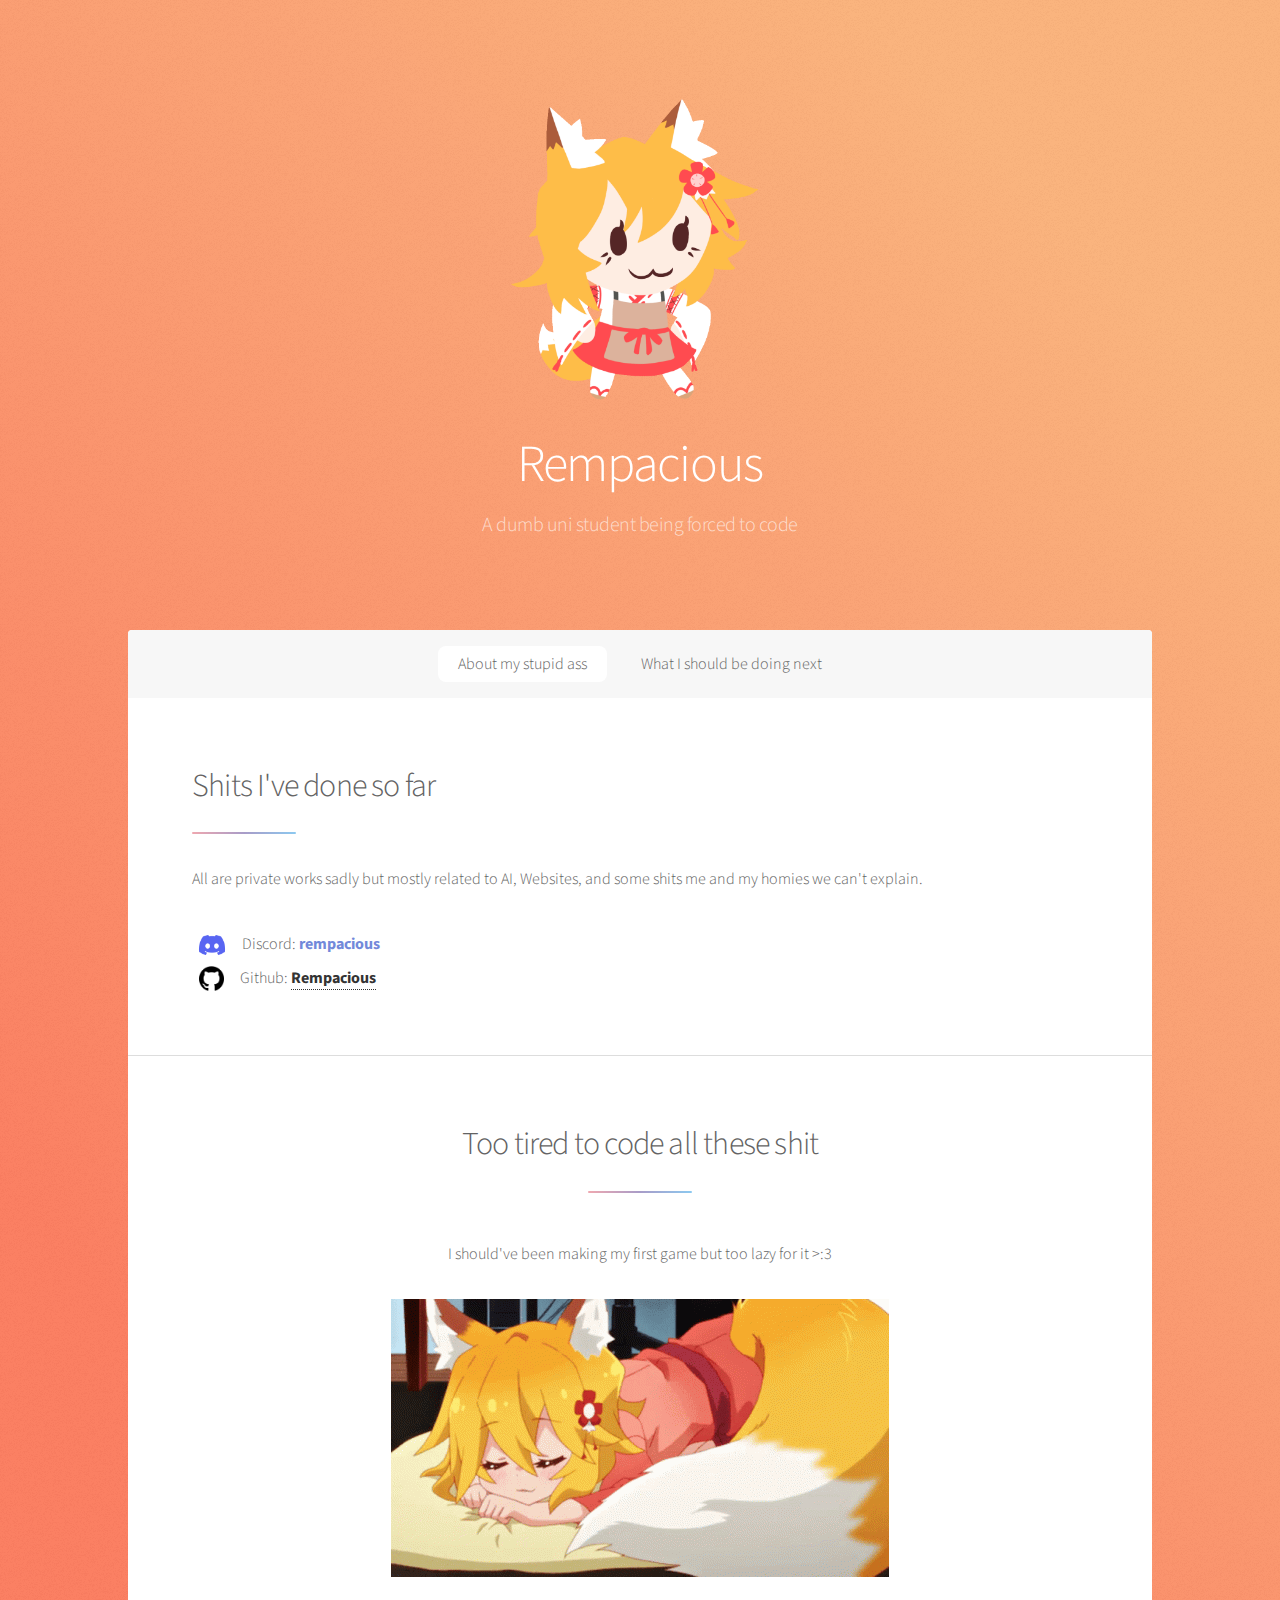
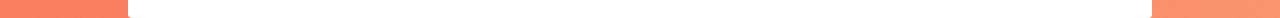
==== commit 17afaac9: "Final?" ====
--- a/index.html
+++ b/index.html
@@ -16,7 +16,7 @@
 					<header id="header" class="alt">
 						<span class="logo"><img src="images/a.gif" alt="" /></span>
 						<h1>Rempacious</h1>
-						<p>A uni student being forced to code<br />
+						<p>A dumb uni student being forced to code<br />
 						</a></p>
 					</header>
 
@@ -24,10 +24,7 @@
 					<nav id="nav">
 						<ul>
 							<li><a href="#intro" class="active">About my stupid ass</a></li>
-							<li><a href="#first">First Section</a></li>
-							<li><a href="#second">Second Section</a></li>
-							<li><a href="#cta">Get Started</a></li>
-						</ul>
+							<li><a href="#first">What I should be doing next</a></li>
 					</nav>
 
 				<!-- Main -->
@@ -38,104 +35,28 @@
 								<div class="spotlight">
 									<div class="content">
 										<header class="major">
-											<h2>Ipsum sed adipiscing</h2>
+											<h2>Shits I've done so far</h2>
 										</header>
-										<p>Sed lorem ipsum dolor sit amet nullam consequat feugiat consequat magna
-										adipiscing magna etiam amet veroeros. Lorem ipsum dolor tempus sit cursus.
-										Tempus nisl et nullam lorem ipsum dolor sit amet aliquam.</p>
-										<ul class="actions">
-											<li><a href="generic.html" class="button">Learn More</a></li>
-										</ul>
-									</div>
-									<span class="image"><img src="images/pic01.jpg" alt="" /></span>
+										<p>All are private works sadly but mostly related to AI, Websites, and some shits me and my homies we	 can't explain.</p>
+										<p style="text-align: center;"></p>
+											<img src="images/discord.png" alt="Discord Logo" style="width:40px;height:40px;vertical-align:middle;margin-right:10px;">Discord: <span style="color:#7289da;font-weight:bold;">rempacious</span><br>
+											<img src="images/github.png" alt="GitHub Logo" style="margin-left:7px;width:25px;height:25px;vertical-align:middle;margin-right:16px;">Github: <a href="https://github.com/Rempacious" style="color:#333;font-weight:bold;text-decoration:none;">Rempacious</a>
+										</p>
+
 								</div>
 							</section>
 
 						<!-- First Section -->
 							<section id="first" class="main special">
 								<header class="major">
-									<h2>Magna veroeros</h2>
-								</header>
-								<ul class="features">
-									<li>
-										<span class="icon solid major style1 fa-code"></span>
-										<h3>Ipsum consequat</h3>
-										<p>Sed lorem amet ipsum dolor et amet nullam consequat a feugiat consequat tempus veroeros sed consequat.</p>
-									</li>
-									<li>
-										<span class="icon major style3 fa-copy"></span>
-										<h3>Amed sed feugiat</h3>
-										<p>Sed lorem amet ipsum dolor et amet nullam consequat a feugiat consequat tempus veroeros sed consequat.</p>
-									</li>
-									<li>
-										<span class="icon major style5 fa-gem"></span>
-										<h3>Dolor nullam</h3>
-										<p>Sed lorem amet ipsum dolor et amet nullam consequat a feugiat consequat tempus veroeros sed consequat.</p>
-									</li>
-								</ul>
-								<footer class="major">
-									<ul class="actions special">
-										<li><a href="generic.html" class="button">Learn More</a></li>
-									</ul>
-								</footer>
-							</section>
+	<h2>Too tired to code all these shit</h2>
+</header>
+<div class="content">
+	<p>I should've been making my first game but too lazy for it >:3</p>
+	<img src="images/1.gif" alt="1.gif" />
+</div>
 
-						<!-- Second Section -->
-							<section id="second" class="main special">
-								<header class="major">
-									<h2>Ipsum consequat</h2>
-									<p>Donec imperdiet consequat consequat. Suspendisse feugiat congue<br />
-									posuere. Nulla massa urna, fermentum eget quam aliquet.</p>
-								</header>
-								<ul class="statistics">
-									<li class="style1">
-										<span class="icon solid fa-code-branch"></span>
-										<strong>5,120</strong> Etiam
-									</li>
-									<li class="style2">
-										<span class="icon fa-folder-open"></span>
-										<strong>8,192</strong> Magna
-									</li>
-									<li class="style3">
-										<span class="icon solid fa-signal"></span>
-										<strong>2,048</strong> Tempus
-									</li>
-									<li class="style4">
-										<span class="icon solid fa-laptop"></span>
-										<strong>4,096</strong> Aliquam
-									</li>
-									<li class="style5">
-										<span class="icon fa-gem"></span>
-										<strong>1,024</strong> Nullam
-									</li>
-								</ul>
-								<p class="content">Nam elementum nisl et mi a commodo porttitor. Morbi sit amet nisl eu arcu faucibus hendrerit vel a risus. Nam a orci mi, elementum ac arcu sit amet, fermentum pellentesque et purus. Integer maximus varius lorem, sed convallis diam accumsan sed. Etiam porttitor placerat sapien, sed eleifend a enim pulvinar faucibus semper quis ut arcu. Ut non nisl a mollis est efficitur vestibulum. Integer eget purus nec nulla mattis et accumsan ut magna libero. Morbi auctor iaculis porttitor. Sed ut magna ac risus et hendrerit scelerisque. Praesent eleifend lacus in lectus aliquam porta. Cras eu ornare dui curabitur lacinia.</p>
-								<footer class="major">
-									<ul class="actions special">
-										<li><a href="generic.html" class="button">Learn More</a></li>
-									</ul>
-								</footer>
-							</section>
-
-						<!-- Get Started -->
-							<section id="cta" class="main special">
-								<header class="major">
-									<h2>Congue imperdiet</h2>
-									<p>Donec imperdiet consequat consequat. Suspendisse feugiat congue<br />
-									posuere. Nulla massa urna, fermentum eget quam aliquet.</p>
-								</header>
-								<footer class="major">
-									<ul class="actions special">
-										<li><a href="generic.html" class="button primary">Get Started</a></li>
-										<li><a href="generic.html" class="button">Learn More</a></li>
-									</ul>
-								</footer>
-							</section>
-
-					</div>
-
-				<!-- Footer -->
-
+				
 			</div>
 
 		<!-- Scripts -->
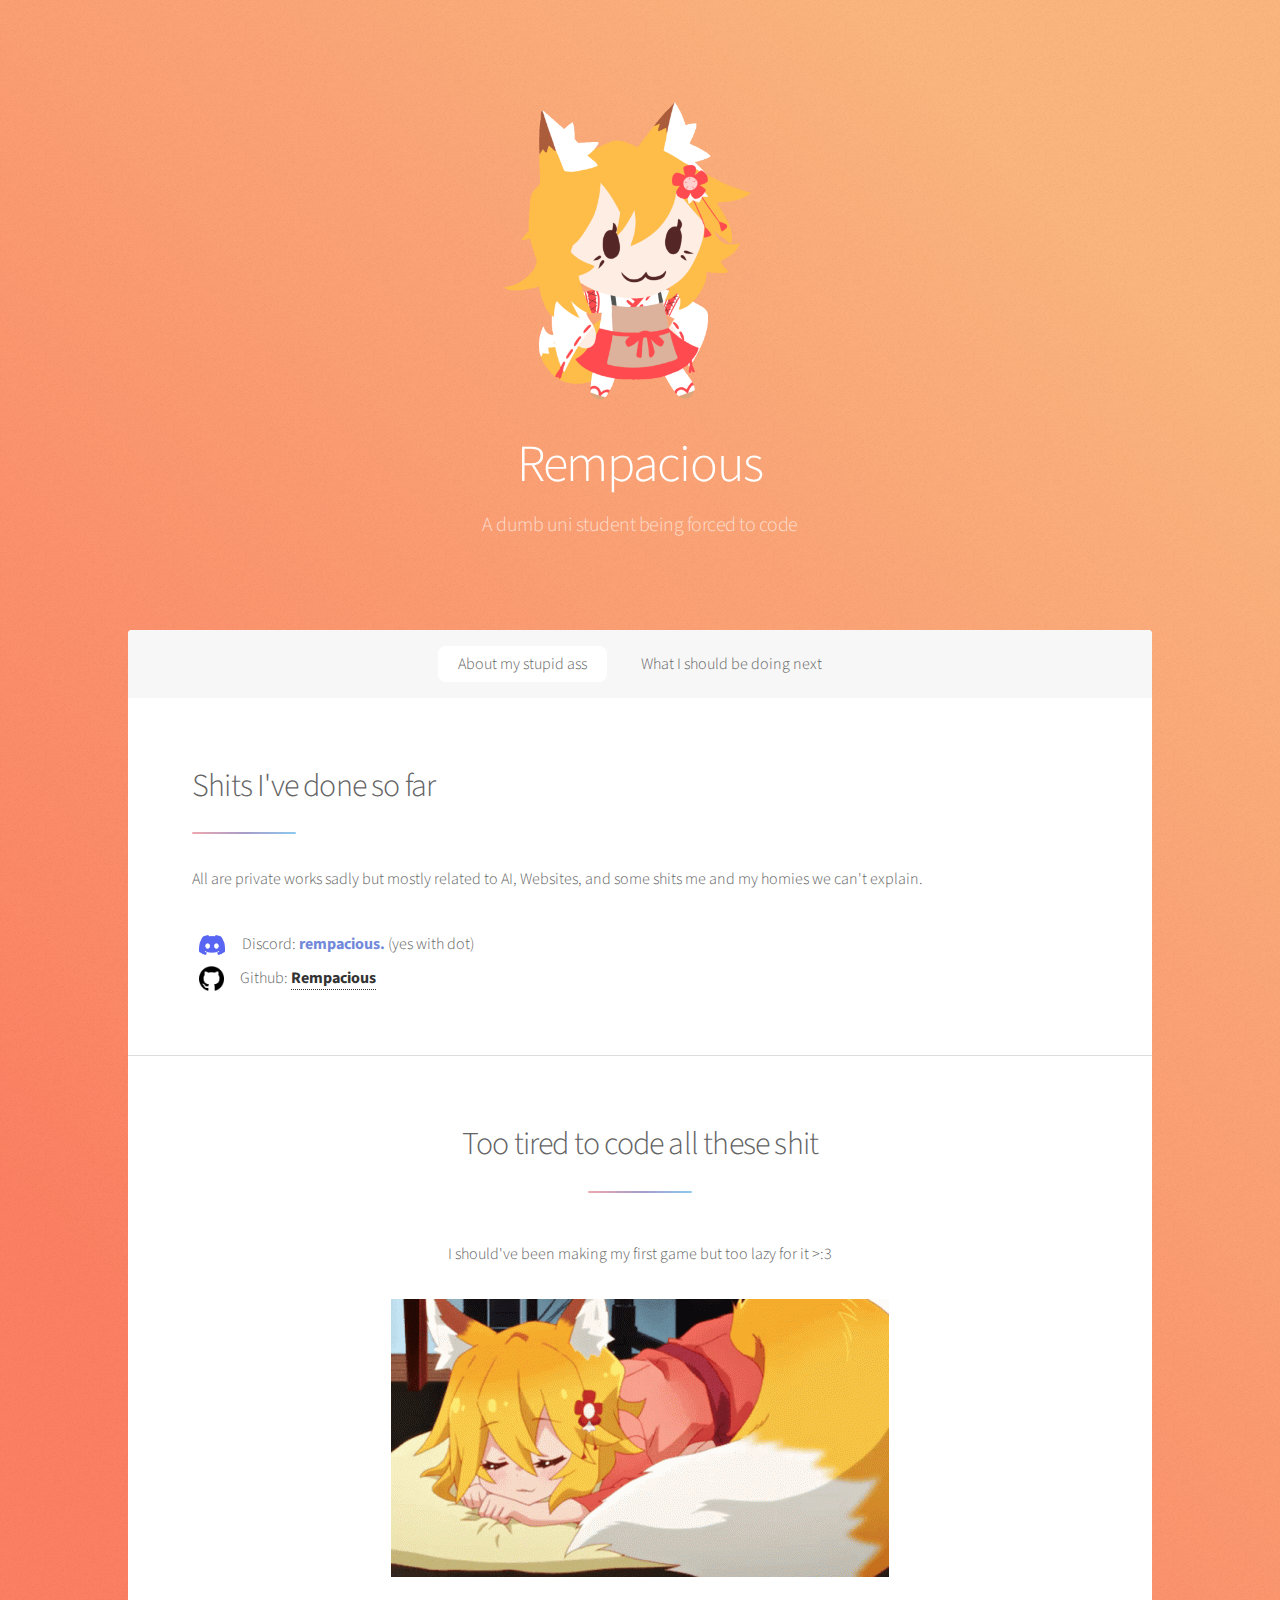
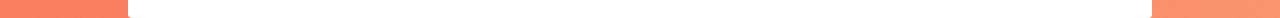
==== commit c7b62ea4: "Fixes" ====
--- a/index.html
+++ b/index.html
@@ -39,7 +39,7 @@
 										</header>
 										<p>All are private works sadly but mostly related to AI, Websites, and some shits me and my homies we	 can't explain.</p>
 										<p style="text-align: center;"></p>
-											<img src="images/discord.png" alt="Discord Logo" style="width:40px;height:40px;vertical-align:middle;margin-right:10px;">Discord: <span style="color:#7289da;font-weight:bold;">rempacious</span><br>
+											<img src="images/discord.png" alt="Discord Logo" style="width:40px;height:40px;vertical-align:middle;margin-right:10px;">Discord: <span style="color:#7289da;font-weight:bold;">rempacious.</span> (yes with dot)<br>
 											<img src="images/github.png" alt="GitHub Logo" style="margin-left:7px;width:25px;height:25px;vertical-align:middle;margin-right:16px;">Github: <a href="https://github.com/Rempacious" style="color:#333;font-weight:bold;text-decoration:none;">Rempacious</a>
 										</p>
 
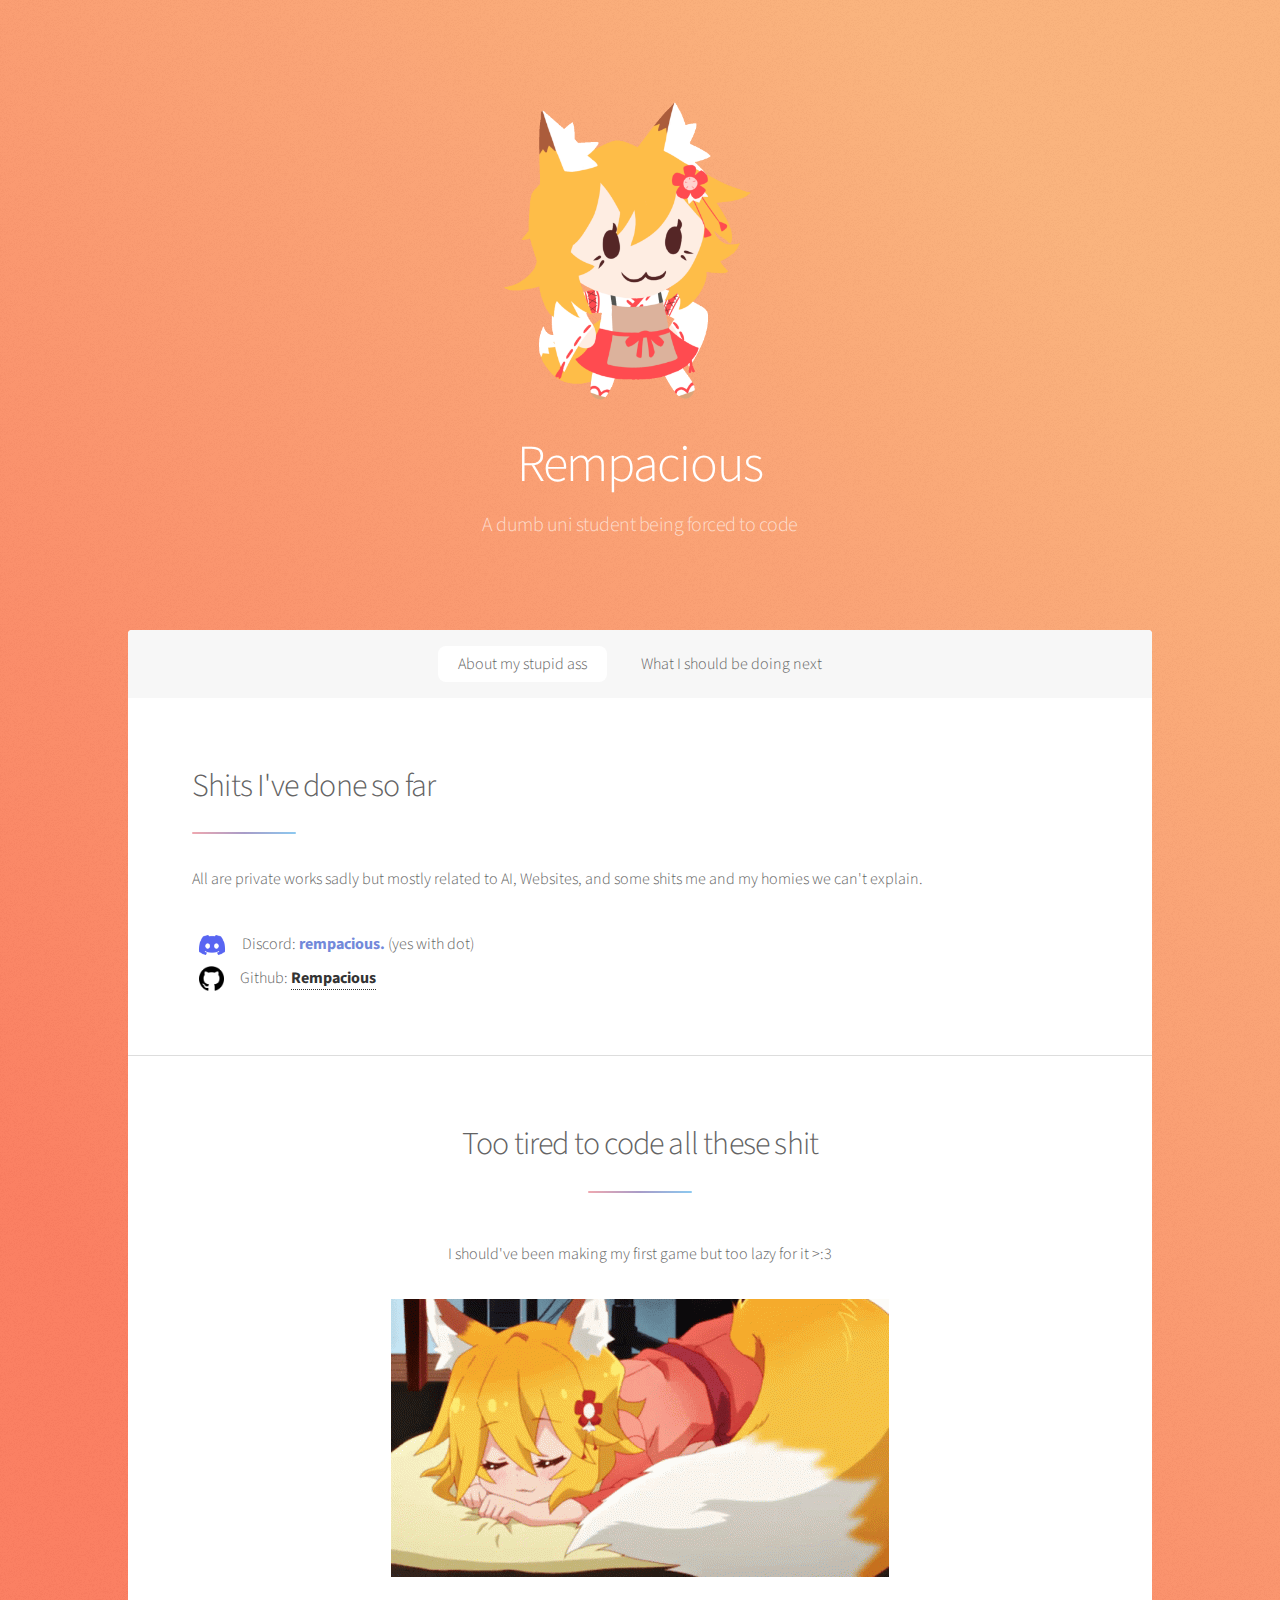
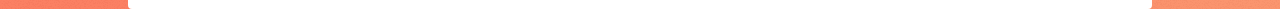
==== commit 520bda3c: "Image Fixed" ====
--- a/index.html
+++ b/index.html
@@ -49,11 +49,11 @@
 						<!-- First Section -->
 							<section id="first" class="main special">
 								<header class="major">
-	<h2>Too tired to code all these shit</h2>
+		<h2>Too tired to code all these shit</h2>
 </header>
-<div class="content">
+<div class="main">
 	<p>I should've been making my first game but too lazy for it >:3</p>
-	<img src="images/1.gif" alt="1.gif" />
+	<span class="logo"><img src="images/1.gif" alt="" style="max-width: 100%; height: auto; display: block; margin: 0 auto;" /></span>
 </div>
 
 				
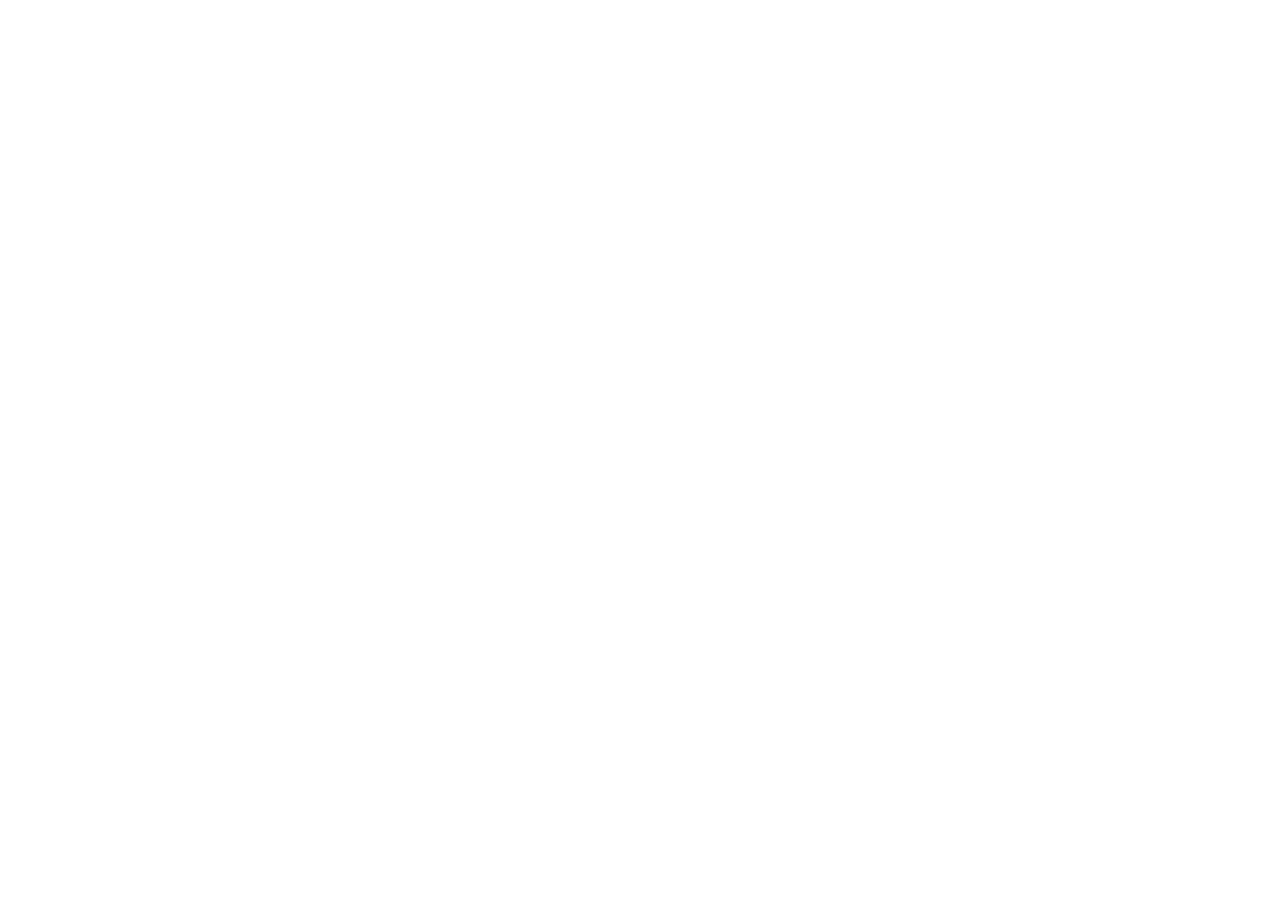
==== commit 684488f5: "Website test 2" ====
--- a/index.html
+++ b/index.html
@@ -1,72 +1,14 @@
-<!DOCTYPE HTML>
-<html>
-	<head>
-		<title>Why are you even here?</title>
-		<meta charset="utf-8" />
-		<meta name="viewport" content="width=device-width, initial-scale=1, user-scalable=no" />
-		<link rel="stylesheet" href="assets/css/main.css" />
-		<noscript><link rel="stylesheet" href="assets/css/noscript.css" /></noscript>
-	</head>
-	<body class="is-preload">
-
-		<!-- Wrapper -->
-			<div id="wrapper">
-
-				<!-- Header -->
-					<header id="header" class="alt">
-						<span class="logo"><img src="images/a.gif" alt="" /></span>
-						<h1>Rempacious</h1>
-						<p>A dumb uni student being forced to code<br />
-						</a></p>
-					</header>
-
-				<!-- Nav -->
-					<nav id="nav">
-						<ul>
-							<li><a href="#intro" class="active">About my stupid ass</a></li>
-							<li><a href="#first">What I should be doing next</a></li>
-					</nav>
-
-				<!-- Main -->
-					<div id="main">
-
-						<!-- Introduction -->
-							<section id="intro" class="main">
-								<div class="spotlight">
-									<div class="content">
-										<header class="major">
-											<h2>Shits I've done so far</h2>
-										</header>
-										<p>All are private works sadly but mostly related to AI, Websites, and some shits me and my homies we	 can't explain.</p>
-										<p style="text-align: center;"></p>
-											<img src="images/discord.png" alt="Discord Logo" style="width:40px;height:40px;vertical-align:middle;margin-right:10px;">Discord: <span style="color:#7289da;font-weight:bold;">rempacious.</span> (yes with dot)<br>
-											<img src="images/github.png" alt="GitHub Logo" style="margin-left:7px;width:25px;height:25px;vertical-align:middle;margin-right:16px;">Github: <a href="https://github.com/Rempacious" style="color:#333;font-weight:bold;text-decoration:none;">Rempacious</a>
-										</p>
-
-								</div>
-							</section>
-
-						<!-- First Section -->
-							<section id="first" class="main special">
-								<header class="major">
-		<h2>Too tired to code all these shit</h2>
-</header>
-<div class="main">
-	<p>I should've been making my first game but too lazy for it >:3</p>
-	<span class="logo"><img src="images/1.gif" alt="" style="max-width: 100%; height: auto; display: block; margin: 0 auto;" /></span>
-</div>
-
-				
-			</div>
-
-		<!-- Scripts -->
-			<script src="assets/js/jquery.min.js"></script>
-			<script src="assets/js/jquery.scrollex.min.js"></script>
-			<script src="assets/js/jquery.scrolly.min.js"></script>
-			<script src="assets/js/browser.min.js"></script>
-			<script src="assets/js/breakpoints.min.js"></script>
-			<script src="assets/js/util.js"></script>
-			<script src="assets/js/main.js"></script>
-
-	</body>
-</html>+<!DOCTYPE html>
+<html lang="en">
+  <head>
+    <meta charset="UTF-8" />
+    <link rel="icon" type="image/svg+xml" href="/src/images/shinobu.png" />
+    <meta name="viewport" content="width=device-width, initial-scale=1.0" />
+    <title>Ralvinc</title>
+    <link rel="stylesheet" href="https://cdnjs.cloudflare.com/ajax/libs/font-awesome/6.4.0/css/all.min.css">
+  </head>
+  <body>
+    <div id="root"></div>
+    <script type="module" src="/src/main.jsx"></script>
+  </body>
+</html>
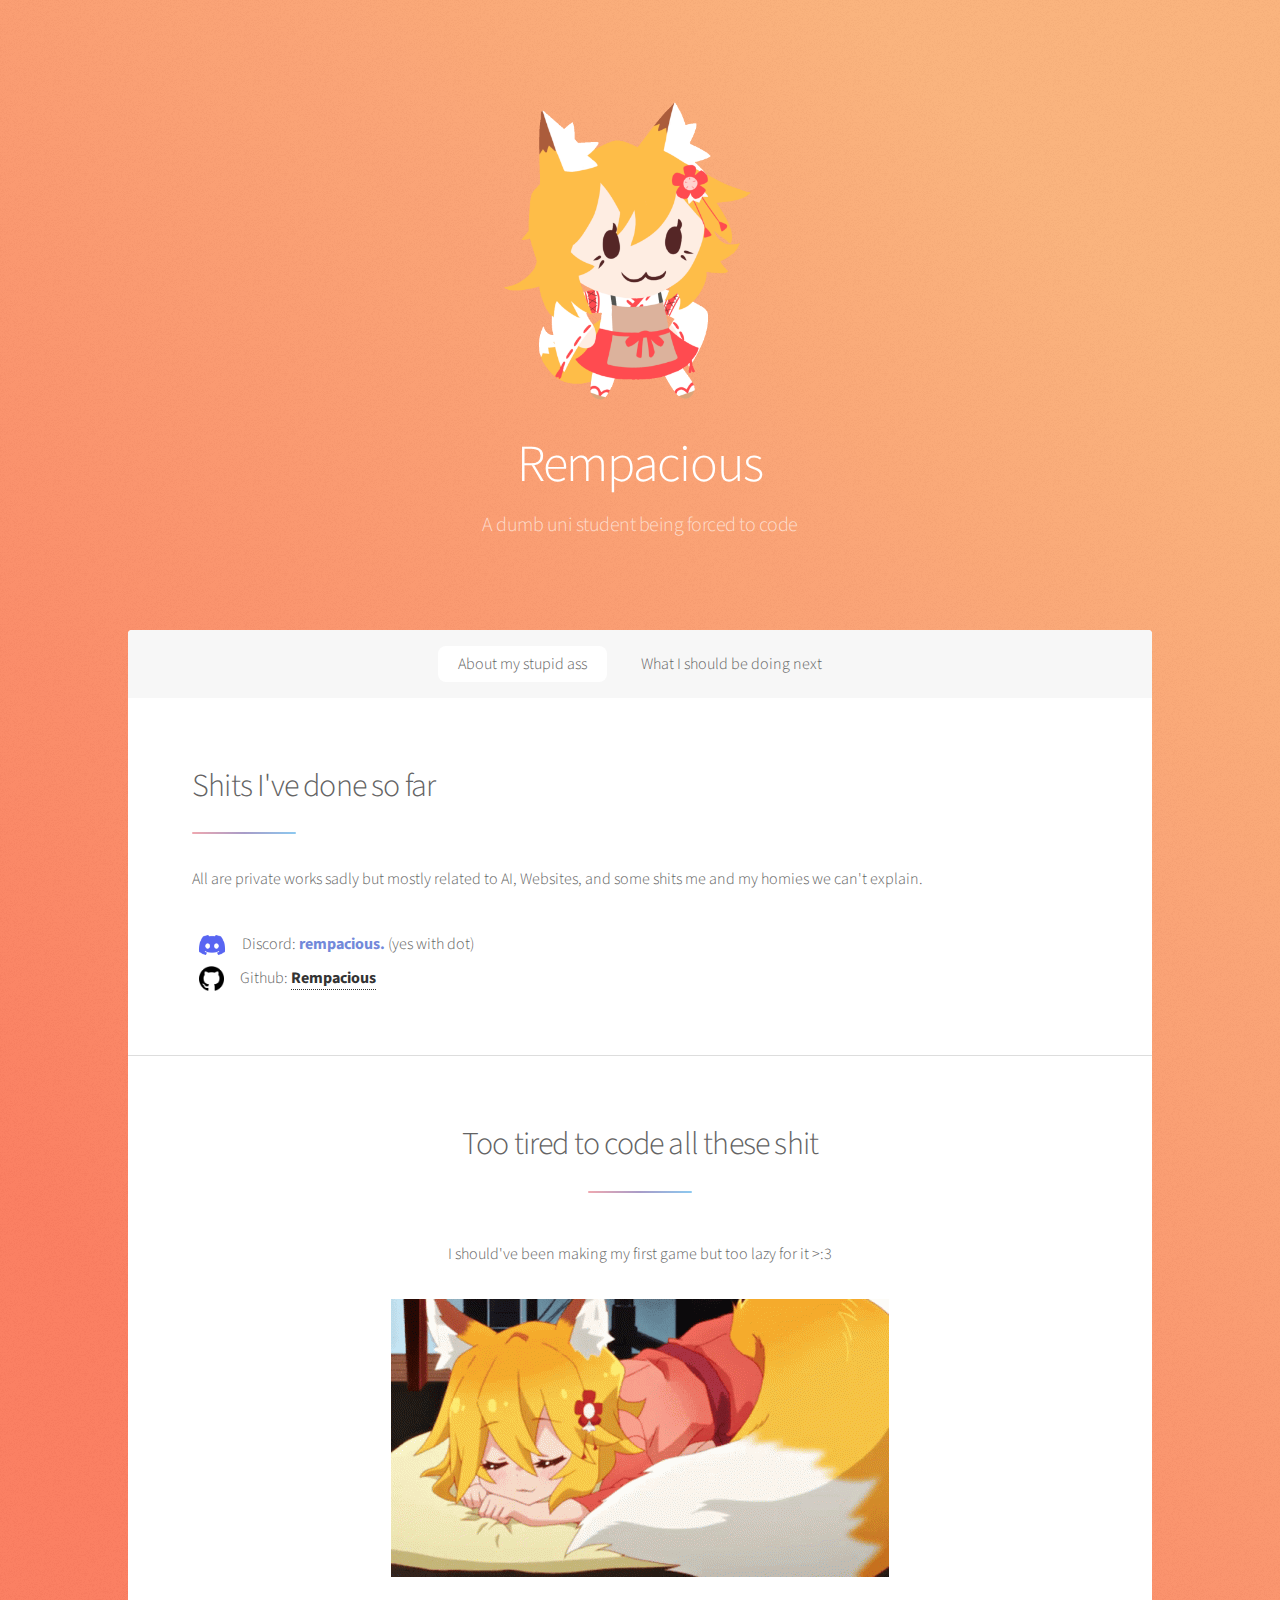
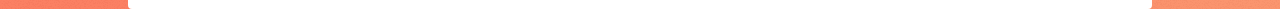
==== commit 2480a424: "Revert" ====
--- a/index.html
+++ b/index.html
@@ -1,14 +1,72 @@
-<!DOCTYPE html>
-<html lang="en">
-  <head>
-    <meta charset="UTF-8" />
-    <link rel="icon" type="image/svg+xml" href="/src/images/shinobu.png" />
-    <meta name="viewport" content="width=device-width, initial-scale=1.0" />
-    <title>Ralvinc</title>
-    <link rel="stylesheet" href="https://cdnjs.cloudflare.com/ajax/libs/font-awesome/6.4.0/css/all.min.css">
-  </head>
-  <body>
-    <div id="root"></div>
-    <script type="module" src="/src/main.jsx"></script>
-  </body>
-</html>
+<!DOCTYPE HTML>
+<html>
+	<head>
+		<title>Why are you even here?</title>
+		<meta charset="utf-8" />
+		<meta name="viewport" content="width=device-width, initial-scale=1, user-scalable=no" />
+		<link rel="stylesheet" href="assets/css/main.css" />
+		<noscript><link rel="stylesheet" href="assets/css/noscript.css" /></noscript>
+	</head>
+	<body class="is-preload">
+
+		<!-- Wrapper -->
+			<div id="wrapper">
+
+				<!-- Header -->
+					<header id="header" class="alt">
+						<span class="logo"><img src="images/a.gif" alt="" /></span>
+						<h1>Rempacious</h1>
+						<p>A dumb uni student being forced to code<br />
+						</a></p>
+					</header>
+
+				<!-- Nav -->
+					<nav id="nav">
+						<ul>
+							<li><a href="#intro" class="active">About my stupid ass</a></li>
+							<li><a href="#first">What I should be doing next</a></li>
+					</nav>
+
+				<!-- Main -->
+					<div id="main">
+
+						<!-- Introduction -->
+							<section id="intro" class="main">
+								<div class="spotlight">
+									<div class="content">
+										<header class="major">
+											<h2>Shits I've done so far</h2>
+										</header>
+										<p>All are private works sadly but mostly related to AI, Websites, and some shits me and my homies we	 can't explain.</p>
+										<p style="text-align: center;"></p>
+											<img src="images/discord.png" alt="Discord Logo" style="width:40px;height:40px;vertical-align:middle;margin-right:10px;">Discord: <span style="color:#7289da;font-weight:bold;">rempacious.</span> (yes with dot)<br>
+											<img src="images/github.png" alt="GitHub Logo" style="margin-left:7px;width:25px;height:25px;vertical-align:middle;margin-right:16px;">Github: <a href="https://github.com/Rempacious" style="color:#333;font-weight:bold;text-decoration:none;">Rempacious</a>
+										</p>
+
+								</div>
+							</section>
+
+						<!-- First Section -->
+							<section id="first" class="main special">
+								<header class="major">
+		<h2>Too tired to code all these shit</h2>
+</header>
+<div class="main">
+	<p>I should've been making my first game but too lazy for it >:3</p>
+	<span class="logo"><img src="images/1.gif" alt="" style="max-width: 100%; height: auto; display: block; margin: 0 auto;" /></span>
+</div>
+
+				
+			</div>
+
+		<!-- Scripts -->
+			<script src="assets/js/jquery.min.js"></script>
+			<script src="assets/js/jquery.scrollex.min.js"></script>
+			<script src="assets/js/jquery.scrolly.min.js"></script>
+			<script src="assets/js/browser.min.js"></script>
+			<script src="assets/js/breakpoints.min.js"></script>
+			<script src="assets/js/util.js"></script>
+			<script src="assets/js/main.js"></script>
+
+	</body>
+</html>--- a/assets/css/main.css
+++ b/assets/css/main.css
@@ -0,0 +1,3783 @@
+@import url(fontawesome-all.min.css);
+@import 'https://fonts.googleapis.com/css?family=Source+Sans+Pro:300,400';
+
+/*
+	Stellar by HTML5 UP
+	html5up.net | @ajlkn
+	Free for personal and commercial use under the CCA 3.0 license (html5up.net/license)
+*/
+
+html, body, div, span, applet, object,
+iframe, h1, h2, h3, h4, h5, h6, p, blockquote,
+pre, a, abbr, acronym, address, big, cite,
+code, del, dfn, em, img, ins, kbd, q, s, samp,
+small, strike, strong, sub, sup, tt, var, b,
+u, i, center, dl, dt, dd, ol, ul, li, fieldset,
+form, label, legend, table, caption, tbody,
+tfoot, thead, tr, th, td, article, aside,
+canvas, details, embed, figure, figcaption,
+footer, header, hgroup, menu, nav, output, ruby,
+section, summary, time, mark, audio, video {
+	margin: 0;
+	padding: 0;
+	border: 0;
+	font-size: 100%;
+	font: inherit;
+	vertical-align: baseline;}
+
+article, aside, details, figcaption, figure,
+footer, header, hgroup, menu, nav, section {
+	display: block;}
+
+body {
+	line-height: 1;
+}
+
+ol, ul {
+	list-style: none;
+}
+
+blockquote, q {
+	quotes: none;
+}
+
+	blockquote:before, blockquote:after, q:before, q:after {
+		content: '';
+		content: none;
+	}
+
+table {
+	border-collapse: collapse;
+	border-spacing: 0;
+}
+
+body {
+	-webkit-text-size-adjust: none;
+}
+
+mark {
+	background-color: transparent;
+	color: inherit;
+}
+
+input::-moz-focus-inner {
+	border: 0;
+	padding: 0;
+}
+
+input, select, textarea {
+	-moz-appearance: none;
+	-webkit-appearance: none;
+	-ms-appearance: none;
+	appearance: none;
+}
+
+/* Basic */
+
+	@-ms-viewport {
+		width: device-width;
+	}
+
+	body {
+		-ms-overflow-style: scrollbar;
+	}
+
+	@media screen and (max-width: 480px) {
+
+		html, body {
+			min-width: 320px;
+		}
+
+	}
+
+	html {
+		box-sizing: border-box;
+	}
+
+	*, *:before, *:after {
+		box-sizing: inherit;
+	}
+
+	body {
+		background: linear-gradient(to right, #ff7e5f, #feb47b);
+		background-image: url("images/overlay.png"), -moz-linear-gradient(45deg, #ff7e5f 15%, #feb47b 85%);
+		background-image: url("images/overlay.png"), -webkit-linear-gradient(45deg, #ff7e5f 15%, #feb47b 85%);
+		background-image: url("images/overlay.png"), -ms-linear-gradient(45deg, #ff7e5f 15%, #feb47b 85%);
+		background-image: url("images/overlay.png"), linear-gradient(45deg, #ff7e5f 15%, #feb47b 85%);
+		background-color: #dd7538;
+		color: rgba(255, 255, 255, 0.65);
+	}
+
+
+		body.is-preload *, body.is-preload *:before, body.is-preload *:after {
+			-moz-animation: none !important;
+			-webkit-animation: none !important;
+			-ms-animation: none !important;
+			animation: none !important;
+			-moz-transition: none !important;
+			-webkit-transition: none !important;
+			-ms-transition: none !important;
+			transition: none !important;
+		}
+
+/* Type */
+
+	body, input, select, textarea {
+		font-family: "Source Sans Pro", Helvetica, sans-serif;
+		font-size: 17pt;
+		font-weight: 300;
+		line-height: 1.65;
+	}
+
+		@media screen and (max-width: 1680px) {
+
+			body, input, select, textarea {
+				font-size: 14pt;
+			}
+
+		}
+
+		@media screen and (max-width: 1280px) {
+
+			body, input, select, textarea {
+				font-size: 12pt;
+			}
+
+		}
+
+		@media screen and (max-width: 360px) {
+
+			body, input, select, textarea {
+				font-size: 11pt;
+			}
+
+		}
+
+	a {
+		-moz-transition: color 0.2s ease, border-bottom 0.2s ease;
+		-webkit-transition: color 0.2s ease, border-bottom 0.2s ease;
+		-ms-transition: color 0.2s ease, border-bottom 0.2s ease;
+		transition: color 0.2s ease, border-bottom 0.2s ease;
+		text-decoration: none;
+		border-bottom: dotted 1px;
+		color: inherit;
+	}
+
+		a:hover {
+			border-bottom-color: transparent;
+		}
+
+	strong, b {
+		font-weight: 400;
+	}
+
+	em, i {
+		font-style: italic;
+	}
+
+	p {
+		margin: 0 0 2em 0;
+	}
+
+		p.content {
+			-moz-columns: 20em 2;
+			-webkit-columns: 20em 2;
+			-ms-columns: 20em 2;
+			columns: 20em 2;
+			-moz-column-gap: 2em;
+			-webkit-column-gap: 2em;
+			-ms-column-gap: 2em;
+			column-gap: 2em;
+			text-align: justify;
+		}
+
+	h1, h2, h3, h4, h5, h6 {
+		font-weight: 300;
+		line-height: 1.5;
+		margin: 0 0 0.7em 0;
+		letter-spacing: -0.025em;
+	}
+
+		h1 a, h2 a, h3 a, h4 a, h5 a, h6 a {
+			color: inherit;
+			text-decoration: none;
+		}
+
+	h1 {
+		font-size: 2.5em;
+		line-height: 1.2;
+	}
+
+	h2 {
+		font-size: 1.5em;
+	}
+
+	h3 {
+		font-size: 1.25em;
+	}
+
+	h4 {
+		font-size: 1.1em;
+	}
+
+	h5 {
+		font-size: 0.9em;
+	}
+
+	h6 {
+		font-size: 0.7em;
+	}
+
+	@media screen and (max-width: 736px) {
+
+		h1 {
+			font-size: 2em;
+		}
+
+	}
+
+	sub {
+		font-size: 0.8em;
+		position: relative;
+		top: 0.5em;
+	}
+
+	sup {
+		font-size: 0.8em;
+		position: relative;
+		top: -0.5em;
+	}
+
+	blockquote {
+		border-left: solid 4px;
+		font-style: italic;
+		margin: 0 0 2em 0;
+		padding: 0.5em 0 0.5em 2em;
+	}
+
+	code {
+		border-radius: 8px;
+		border: solid 1px;
+		font-family: "Courier New", monospace;
+		font-size: 0.9em;
+		margin: 0 0.25em;
+		padding: 0.25em 0.65em;
+	}
+
+	pre {
+		-webkit-overflow-scrolling: touch;
+		font-family: "Courier New", monospace;
+		font-size: 0.9em;
+		margin: 0 0 2em 0;
+	}
+
+		pre code {
+			display: block;
+			line-height: 1.75;
+			padding: 1em 1.5em;
+			overflow-x: auto;
+		}
+
+	hr {
+		border: 0;
+		border-bottom: solid 1px;
+		margin: 2em 0;
+	}
+
+		hr.major {
+			margin: 3em 0;
+		}
+
+	.align-left {
+		text-align: left;
+	}
+
+	.align-center {
+		text-align: center;
+	}
+
+	.align-right {
+		text-align: right;
+	}
+
+	input, select, textarea {
+		color: #ffffff;
+	}
+
+	a:hover {
+		color: #ffffff;
+	}
+
+	strong, b {
+		color: #ffffff;
+	}
+
+	h1, h2, h3, h4, h5, h6 {
+		color: #ffffff;
+	}
+
+	blockquote {
+		border-left-color: rgba(255, 255, 255, 0.35);
+	}
+
+	code {
+		background: rgba(255, 255, 255, 0.075);
+		border-color: rgba(255, 255, 255, 0.35);
+	}
+
+	hr {
+		border-bottom-color: rgba(255, 255, 255, 0.35);
+	}
+
+/* Row */
+
+	.row {
+		display: flex;
+		flex-wrap: wrap;
+		box-sizing: border-box;
+		align-items: stretch;
+	}
+
+		.row > * {
+			box-sizing: border-box;
+		}
+
+		.row.gtr-uniform > * > :last-child {
+			margin-bottom: 0;
+		}
+
+		.row.aln-left {
+			justify-content: flex-start;
+		}
+
+		.row.aln-center {
+			justify-content: center;
+		}
+
+		.row.aln-right {
+			justify-content: flex-end;
+		}
+
+		.row.aln-top {
+			align-items: flex-start;
+		}
+
+		.row.aln-middle {
+			align-items: center;
+		}
+
+		.row.aln-bottom {
+			align-items: flex-end;
+		}
+
+		.row > .imp {
+			order: -1;
+		}
+
+		.row > .col-1 {
+			width: 8.33333%;
+		}
+
+		.row > .off-1 {
+			margin-left: 8.33333%;
+		}
+
+		.row > .col-2 {
+			width: 16.66667%;
+		}
+
+		.row > .off-2 {
+			margin-left: 16.66667%;
+		}
+
+		.row > .col-3 {
+			width: 25%;
+		}
+
+		.row > .off-3 {
+			margin-left: 25%;
+		}
+
+		.row > .col-4 {
+			width: 33.33333%;
+		}
+
+		.row > .off-4 {
+			margin-left: 33.33333%;
+		}
+
+		.row > .col-5 {
+			width: 41.66667%;
+		}
+
+		.row > .off-5 {
+			margin-left: 41.66667%;
+		}
+
+		.row > .col-6 {
+			width: 50%;
+		}
+
+		.row > .off-6 {
+			margin-left: 50%;
+		}
+
+		.row > .col-7 {
+			width: 58.33333%;
+		}
+
+		.row > .off-7 {
+			margin-left: 58.33333%;
+		}
+
+		.row > .col-8 {
+			width: 66.66667%;
+		}
+
+		.row > .off-8 {
+			margin-left: 66.66667%;
+		}
+
+		.row > .col-9 {
+			width: 75%;
+		}
+
+		.row > .off-9 {
+			margin-left: 75%;
+		}
+
+		.row > .col-10 {
+			width: 83.33333%;
+		}
+
+		.row > .off-10 {
+			margin-left: 83.33333%;
+		}
+
+		.row > .col-11 {
+			width: 91.66667%;
+		}
+
+		.row > .off-11 {
+			margin-left: 91.66667%;
+		}
+
+		.row > .col-12 {
+			width: 100%;
+		}
+
+		.row > .off-12 {
+			margin-left: 100%;
+		}
+
+		.row.gtr-0 {
+			margin-top: 0;
+			margin-left: 0em;
+		}
+
+			.row.gtr-0 > * {
+				padding: 0 0 0 0em;
+			}
+
+			.row.gtr-0.gtr-uniform {
+				margin-top: 0em;
+			}
+
+				.row.gtr-0.gtr-uniform > * {
+					padding-top: 0em;
+				}
+
+		.row.gtr-25 {
+			margin-top: 0;
+			margin-left: -0.375em;
+		}
+
+			.row.gtr-25 > * {
+				padding: 0 0 0 0.375em;
+			}
+
+			.row.gtr-25.gtr-uniform {
+				margin-top: -0.375em;
+			}
+
+				.row.gtr-25.gtr-uniform > * {
+					padding-top: 0.375em;
+				}
+
+		.row.gtr-50 {
+			margin-top: 0;
+			margin-left: -0.75em;
+		}
+
+			.row.gtr-50 > * {
+				padding: 0 0 0 0.75em;
+			}
+
+			.row.gtr-50.gtr-uniform {
+				margin-top: -0.75em;
+			}
+
+				.row.gtr-50.gtr-uniform > * {
+					padding-top: 0.75em;
+				}
+
+		.row {
+			margin-top: 0;
+			margin-left: -1.5em;
+		}
+
+			.row > * {
+				padding: 0 0 0 1.5em;
+			}
+
+			.row.gtr-uniform {
+				margin-top: -1.5em;
+			}
+
+				.row.gtr-uniform > * {
+					padding-top: 1.5em;
+				}
+
+		.row.gtr-150 {
+			margin-top: 0;
+			margin-left: -2.25em;
+		}
+
+			.row.gtr-150 > * {
+				padding: 0 0 0 2.25em;
+			}
+
+			.row.gtr-150.gtr-uniform {
+				margin-top: -2.25em;
+			}
+
+				.row.gtr-150.gtr-uniform > * {
+					padding-top: 2.25em;
+				}
+
+		.row.gtr-200 {
+			margin-top: 0;
+			margin-left: -3em;
+		}
+
+			.row.gtr-200 > * {
+				padding: 0 0 0 3em;
+			}
+
+			.row.gtr-200.gtr-uniform {
+				margin-top: -3em;
+			}
+
+				.row.gtr-200.gtr-uniform > * {
+					padding-top: 3em;
+				}
+
+		@media screen and (max-width: 1680px) {
+
+			.row {
+				display: flex;
+				flex-wrap: wrap;
+				box-sizing: border-box;
+				align-items: stretch;
+			}
+
+				.row > * {
+					box-sizing: border-box;
+				}
+
+				.row.gtr-uniform > * > :last-child {
+					margin-bottom: 0;
+				}
+
+				.row.aln-left {
+					justify-content: flex-start;
+				}
+
+				.row.aln-center {
+					justify-content: center;
+				}
+
+				.row.aln-right {
+					justify-content: flex-end;
+				}
+
+				.row.aln-top {
+					align-items: flex-start;
+				}
+
+				.row.aln-middle {
+					align-items: center;
+				}
+
+				.row.aln-bottom {
+					align-items: flex-end;
+				}
+
+				.row > .imp-xlarge {
+					order: -1;
+				}
+
+				.row > .col-1-xlarge {
+					width: 8.33333%;
+				}
+
+				.row > .off-1-xlarge {
+					margin-left: 8.33333%;
+				}
+
+				.row > .col-2-xlarge {
+					width: 16.66667%;
+				}
+
+				.row > .off-2-xlarge {
+					margin-left: 16.66667%;
+				}
+
+				.row > .col-3-xlarge {
+					width: 25%;
+				}
+
+				.row > .off-3-xlarge {
+					margin-left: 25%;
+				}
+
+				.row > .col-4-xlarge {
+					width: 33.33333%;
+				}
+
+				.row > .off-4-xlarge {
+					margin-left: 33.33333%;
+				}
+
+				.row > .col-5-xlarge {
+					width: 41.66667%;
+				}
+
+				.row > .off-5-xlarge {
+					margin-left: 41.66667%;
+				}
+
+				.row > .col-6-xlarge {
+					width: 50%;
+				}
+
+				.row > .off-6-xlarge {
+					margin-left: 50%;
+				}
+
+				.row > .col-7-xlarge {
+					width: 58.33333%;
+				}
+
+				.row > .off-7-xlarge {
+					margin-left: 58.33333%;
+				}
+
+				.row > .col-8-xlarge {
+					width: 66.66667%;
+				}
+
+				.row > .off-8-xlarge {
+					margin-left: 66.66667%;
+				}
+
+				.row > .col-9-xlarge {
+					width: 75%;
+				}
+
+				.row > .off-9-xlarge {
+					margin-left: 75%;
+				}
+
+				.row > .col-10-xlarge {
+					width: 83.33333%;
+				}
+
+				.row > .off-10-xlarge {
+					margin-left: 83.33333%;
+				}
+
+				.row > .col-11-xlarge {
+					width: 91.66667%;
+				}
+
+				.row > .off-11-xlarge {
+					margin-left: 91.66667%;
+				}
+
+				.row > .col-12-xlarge {
+					width: 100%;
+				}
+
+				.row > .off-12-xlarge {
+					margin-left: 100%;
+				}
+
+				.row.gtr-0 {
+					margin-top: 0;
+					margin-left: 0em;
+				}
+
+					.row.gtr-0 > * {
+						padding: 0 0 0 0em;
+					}
+
+					.row.gtr-0.gtr-uniform {
+						margin-top: 0em;
+					}
+
+						.row.gtr-0.gtr-uniform > * {
+							padding-top: 0em;
+						}
+
+				.row.gtr-25 {
+					margin-top: 0;
+					margin-left: -0.375em;
+				}
+
+					.row.gtr-25 > * {
+						padding: 0 0 0 0.375em;
+					}
+
+					.row.gtr-25.gtr-uniform {
+						margin-top: -0.375em;
+					}
+
+						.row.gtr-25.gtr-uniform > * {
+							padding-top: 0.375em;
+						}
+
+				.row.gtr-50 {
+					margin-top: 0;
+					margin-left: -0.75em;
+				}
+
+					.row.gtr-50 > * {
+						padding: 0 0 0 0.75em;
+					}
+
+					.row.gtr-50.gtr-uniform {
+						margin-top: -0.75em;
+					}
+
+						.row.gtr-50.gtr-uniform > * {
+							padding-top: 0.75em;
+						}
+
+				.row {
+					margin-top: 0;
+					margin-left: -1.5em;
+				}
+
+					.row > * {
+						padding: 0 0 0 1.5em;
+					}
+
+					.row.gtr-uniform {
+						margin-top: -1.5em;
+					}
+
+						.row.gtr-uniform > * {
+							padding-top: 1.5em;
+						}
+
+				.row.gtr-150 {
+					margin-top: 0;
+					margin-left: -2.25em;
+				}
+
+					.row.gtr-150 > * {
+						padding: 0 0 0 2.25em;
+					}
+
+					.row.gtr-150.gtr-uniform {
+						margin-top: -2.25em;
+					}
+
+						.row.gtr-150.gtr-uniform > * {
+							padding-top: 2.25em;
+						}
+
+				.row.gtr-200 {
+					margin-top: 0;
+					margin-left: -3em;
+				}
+
+					.row.gtr-200 > * {
+						padding: 0 0 0 3em;
+					}
+
+					.row.gtr-200.gtr-uniform {
+						margin-top: -3em;
+					}
+
+						.row.gtr-200.gtr-uniform > * {
+							padding-top: 3em;
+						}
+
+		}
+
+		@media screen and (max-width: 1280px) {
+
+			.row {
+				display: flex;
+				flex-wrap: wrap;
+				box-sizing: border-box;
+				align-items: stretch;
+			}
+
+				.row > * {
+					box-sizing: border-box;
+				}
+
+				.row.gtr-uniform > * > :last-child {
+					margin-bottom: 0;
+				}
+
+				.row.aln-left {
+					justify-content: flex-start;
+				}
+
+				.row.aln-center {
+					justify-content: center;
+				}
+
+				.row.aln-right {
+					justify-content: flex-end;
+				}
+
+				.row.aln-top {
+					align-items: flex-start;
+				}
+
+				.row.aln-middle {
+					align-items: center;
+				}
+
+				.row.aln-bottom {
+					align-items: flex-end;
+				}
+
+				.row > .imp-large {
+					order: -1;
+				}
+
+				.row > .col-1-large {
+					width: 8.33333%;
+				}
+
+				.row > .off-1-large {
+					margin-left: 8.33333%;
+				}
+
+				.row > .col-2-large {
+					width: 16.66667%;
+				}
+
+				.row > .off-2-large {
+					margin-left: 16.66667%;
+				}
+
+				.row > .col-3-large {
+					width: 25%;
+				}
+
+				.row > .off-3-large {
+					margin-left: 25%;
+				}
+
+				.row > .col-4-large {
+					width: 33.33333%;
+				}
+
+				.row > .off-4-large {
+					margin-left: 33.33333%;
+				}
+
+				.row > .col-5-large {
+					width: 41.66667%;
+				}
+
+				.row > .off-5-large {
+					margin-left: 41.66667%;
+				}
+
+				.row > .col-6-large {
+					width: 50%;
+				}
+
+				.row > .off-6-large {
+					margin-left: 50%;
+				}
+
+				.row > .col-7-large {
+					width: 58.33333%;
+				}
+
+				.row > .off-7-large {
+					margin-left: 58.33333%;
+				}
+
+				.row > .col-8-large {
+					width: 66.66667%;
+				}
+
+				.row > .off-8-large {
+					margin-left: 66.66667%;
+				}
+
+				.row > .col-9-large {
+					width: 75%;
+				}
+
+				.row > .off-9-large {
+					margin-left: 75%;
+				}
+
+				.row > .col-10-large {
+					width: 83.33333%;
+				}
+
+				.row > .off-10-large {
+					margin-left: 83.33333%;
+				}
+
+				.row > .col-11-large {
+					width: 91.66667%;
+				}
+
+				.row > .off-11-large {
+					margin-left: 91.66667%;
+				}
+
+				.row > .col-12-large {
+					width: 100%;
+				}
+
+				.row > .off-12-large {
+					margin-left: 100%;
+				}
+
+				.row.gtr-0 {
+					margin-top: 0;
+					margin-left: 0em;
+				}
+
+					.row.gtr-0 > * {
+						padding: 0 0 0 0em;
+					}
+
+					.row.gtr-0.gtr-uniform {
+						margin-top: 0em;
+					}
+
+						.row.gtr-0.gtr-uniform > * {
+							padding-top: 0em;
+						}
+
+				.row.gtr-25 {
+					margin-top: 0;
+					margin-left: -0.375em;
+				}
+
+					.row.gtr-25 > * {
+						padding: 0 0 0 0.375em;
+					}
+
+					.row.gtr-25.gtr-uniform {
+						margin-top: -0.375em;
+					}
+
+						.row.gtr-25.gtr-uniform > * {
+							padding-top: 0.375em;
+						}
+
+				.row.gtr-50 {
+					margin-top: 0;
+					margin-left: -0.75em;
+				}
+
+					.row.gtr-50 > * {
+						padding: 0 0 0 0.75em;
+					}
+
+					.row.gtr-50.gtr-uniform {
+						margin-top: -0.75em;
+					}
+
+						.row.gtr-50.gtr-uniform > * {
+							padding-top: 0.75em;
+						}
+
+				.row {
+					margin-top: 0;
+					margin-left: -1.5em;
+				}
+
+					.row > * {
+						padding: 0 0 0 1.5em;
+					}
+
+					.row.gtr-uniform {
+						margin-top: -1.5em;
+					}
+
+						.row.gtr-uniform > * {
+							padding-top: 1.5em;
+						}
+
+				.row.gtr-150 {
+					margin-top: 0;
+					margin-left: -2.25em;
+				}
+
+					.row.gtr-150 > * {
+						padding: 0 0 0 2.25em;
+					}
+
+					.row.gtr-150.gtr-uniform {
+						margin-top: -2.25em;
+					}
+
+						.row.gtr-150.gtr-uniform > * {
+							padding-top: 2.25em;
+						}
+
+				.row.gtr-200 {
+					margin-top: 0;
+					margin-left: -3em;
+				}
+
+					.row.gtr-200 > * {
+						padding: 0 0 0 3em;
+					}
+
+					.row.gtr-200.gtr-uniform {
+						margin-top: -3em;
+					}
+
+						.row.gtr-200.gtr-uniform > * {
+							padding-top: 3em;
+						}
+
+		}
+
+		@media screen and (max-width: 980px) {
+
+			.row {
+				display: flex;
+				flex-wrap: wrap;
+				box-sizing: border-box;
+				align-items: stretch;
+			}
+
+				.row > * {
+					box-sizing: border-box;
+				}
+
+				.row.gtr-uniform > * > :last-child {
+					margin-bottom: 0;
+				}
+
+				.row.aln-left {
+					justify-content: flex-start;
+				}
+
+				.row.aln-center {
+					justify-content: center;
+				}
+
+				.row.aln-right {
+					justify-content: flex-end;
+				}
+
+				.row.aln-top {
+					align-items: flex-start;
+				}
+
+				.row.aln-middle {
+					align-items: center;
+				}
+
+				.row.aln-bottom {
+					align-items: flex-end;
+				}
+
+				.row > .imp-medium {
+					order: -1;
+				}
+
+				.row > .col-1-medium {
+					width: 8.33333%;
+				}
+
+				.row > .off-1-medium {
+					margin-left: 8.33333%;
+				}
+
+				.row > .col-2-medium {
+					width: 16.66667%;
+				}
+
+				.row > .off-2-medium {
+					margin-left: 16.66667%;
+				}
+
+				.row > .col-3-medium {
+					width: 25%;
+				}
+
+				.row > .off-3-medium {
+					margin-left: 25%;
+				}
+
+				.row > .col-4-medium {
+					width: 33.33333%;
+				}
+
+				.row > .off-4-medium {
+					margin-left: 33.33333%;
+				}
+
+				.row > .col-5-medium {
+					width: 41.66667%;
+				}
+
+				.row > .off-5-medium {
+					margin-left: 41.66667%;
+				}
+
+				.row > .col-6-medium {
+					width: 50%;
+				}
+
+				.row > .off-6-medium {
+					margin-left: 50%;
+				}
+
+				.row > .col-7-medium {
+					width: 58.33333%;
+				}
+
+				.row > .off-7-medium {
+					margin-left: 58.33333%;
+				}
+
+				.row > .col-8-medium {
+					width: 66.66667%;
+				}
+
+				.row > .off-8-medium {
+					margin-left: 66.66667%;
+				}
+
+				.row > .col-9-medium {
+					width: 75%;
+				}
+
+				.row > .off-9-medium {
+					margin-left: 75%;
+				}
+
+				.row > .col-10-medium {
+					width: 83.33333%;
+				}
+
+				.row > .off-10-medium {
+					margin-left: 83.33333%;
+				}
+
+				.row > .col-11-medium {
+					width: 91.66667%;
+				}
+
+				.row > .off-11-medium {
+					margin-left: 91.66667%;
+				}
+
+				.row > .col-12-medium {
+					width: 100%;
+				}
+
+				.row > .off-12-medium {
+					margin-left: 100%;
+				}
+
+				.row.gtr-0 {
+					margin-top: 0;
+					margin-left: 0em;
+				}
+
+					.row.gtr-0 > * {
+						padding: 0 0 0 0em;
+					}
+
+					.row.gtr-0.gtr-uniform {
+						margin-top: 0em;
+					}
+
+						.row.gtr-0.gtr-uniform > * {
+							padding-top: 0em;
+						}
+
+				.row.gtr-25 {
+					margin-top: 0;
+					margin-left: -0.375em;
+				}
+
+					.row.gtr-25 > * {
+						padding: 0 0 0 0.375em;
+					}
+
+					.row.gtr-25.gtr-uniform {
+						margin-top: -0.375em;
+					}
+
+						.row.gtr-25.gtr-uniform > * {
+							padding-top: 0.375em;
+						}
+
+				.row.gtr-50 {
+					margin-top: 0;
+					margin-left: -0.75em;
+				}
+
+					.row.gtr-50 > * {
+						padding: 0 0 0 0.75em;
+					}
+
+					.row.gtr-50.gtr-uniform {
+						margin-top: -0.75em;
+					}
+
+						.row.gtr-50.gtr-uniform > * {
+							padding-top: 0.75em;
+						}
+
+				.row {
+					margin-top: 0;
+					margin-left: -1.5em;
+				}
+
+					.row > * {
+						padding: 0 0 0 1.5em;
+					}
+
+					.row.gtr-uniform {
+						margin-top: -1.5em;
+					}
+
+						.row.gtr-uniform > * {
+							padding-top: 1.5em;
+						}
+
+				.row.gtr-150 {
+					margin-top: 0;
+					margin-left: -2.25em;
+				}
+
+					.row.gtr-150 > * {
+						padding: 0 0 0 2.25em;
+					}
+
+					.row.gtr-150.gtr-uniform {
+						margin-top: -2.25em;
+					}
+
+						.row.gtr-150.gtr-uniform > * {
+							padding-top: 2.25em;
+						}
+
+				.row.gtr-200 {
+					margin-top: 0;
+					margin-left: -3em;
+				}
+
+					.row.gtr-200 > * {
+						padding: 0 0 0 3em;
+					}
+
+					.row.gtr-200.gtr-uniform {
+						margin-top: -3em;
+					}
+
+						.row.gtr-200.gtr-uniform > * {
+							padding-top: 3em;
+						}
+
+		}
+
+		@media screen and (max-width: 736px) {
+
+			.row {
+				display: flex;
+				flex-wrap: wrap;
+				box-sizing: border-box;
+				align-items: stretch;
+			}
+
+				.row > * {
+					box-sizing: border-box;
+				}
+
+				.row.gtr-uniform > * > :last-child {
+					margin-bottom: 0;
+				}
+
+				.row.aln-left {
+					justify-content: flex-start;
+				}
+
+				.row.aln-center {
+					justify-content: center;
+				}
+
+				.row.aln-right {
+					justify-content: flex-end;
+				}
+
+				.row.aln-top {
+					align-items: flex-start;
+				}
+
+				.row.aln-middle {
+					align-items: center;
+				}
+
+				.row.aln-bottom {
+					align-items: flex-end;
+				}
+
+				.row > .imp-small {
+					order: -1;
+				}
+
+				.row > .col-1-small {
+					width: 8.33333%;
+				}
+
+				.row > .off-1-small {
+					margin-left: 8.33333%;
+				}
+
+				.row > .col-2-small {
+					width: 16.66667%;
+				}
+
+				.row > .off-2-small {
+					margin-left: 16.66667%;
+				}
+
+				.row > .col-3-small {
+					width: 25%;
+				}
+
+				.row > .off-3-small {
+					margin-left: 25%;
+				}
+
+				.row > .col-4-small {
+					width: 33.33333%;
+				}
+
+				.row > .off-4-small {
+					margin-left: 33.33333%;
+				}
+
+				.row > .col-5-small {
+					width: 41.66667%;
+				}
+
+				.row > .off-5-small {
+					margin-left: 41.66667%;
+				}
+
+				.row > .col-6-small {
+					width: 50%;
+				}
+
+				.row > .off-6-small {
+					margin-left: 50%;
+				}
+
+				.row > .col-7-small {
+					width: 58.33333%;
+				}
+
+				.row > .off-7-small {
+					margin-left: 58.33333%;
+				}
+
+				.row > .col-8-small {
+					width: 66.66667%;
+				}
+
+				.row > .off-8-small {
+					margin-left: 66.66667%;
+				}
+
+				.row > .col-9-small {
+					width: 75%;
+				}
+
+				.row > .off-9-small {
+					margin-left: 75%;
+				}
+
+				.row > .col-10-small {
+					width: 83.33333%;
+				}
+
+				.row > .off-10-small {
+					margin-left: 83.33333%;
+				}
+
+				.row > .col-11-small {
+					width: 91.66667%;
+				}
+
+				.row > .off-11-small {
+					margin-left: 91.66667%;
+				}
+
+				.row > .col-12-small {
+					width: 100%;
+				}
+
+				.row > .off-12-small {
+					margin-left: 100%;
+				}
+
+				.row.gtr-0 {
+					margin-top: 0;
+					margin-left: 0em;
+				}
+
+					.row.gtr-0 > * {
+						padding: 0 0 0 0em;
+					}
+
+					.row.gtr-0.gtr-uniform {
+						margin-top: 0em;
+					}
+
+						.row.gtr-0.gtr-uniform > * {
+							padding-top: 0em;
+						}
+
+				.row.gtr-25 {
+					margin-top: 0;
+					margin-left: -0.25em;
+				}
+
+					.row.gtr-25 > * {
+						padding: 0 0 0 0.25em;
+					}
+
+					.row.gtr-25.gtr-uniform {
+						margin-top: -0.25em;
+					}
+
+						.row.gtr-25.gtr-uniform > * {
+							padding-top: 0.25em;
+						}
+
+				.row.gtr-50 {
+					margin-top: 0;
+					margin-left: -0.5em;
+				}
+
+					.row.gtr-50 > * {
+						padding: 0 0 0 0.5em;
+					}
+
+					.row.gtr-50.gtr-uniform {
+						margin-top: -0.5em;
+					}
+
+						.row.gtr-50.gtr-uniform > * {
+							padding-top: 0.5em;
+						}
+
+				.row {
+					margin-top: 0;
+					margin-left: -1em;
+				}
+
+					.row > * {
+						padding: 0 0 0 1em;
+					}
+
+					.row.gtr-uniform {
+						margin-top: -1em;
+					}
+
+						.row.gtr-uniform > * {
+							padding-top: 1em;
+						}
+
+				.row.gtr-150 {
+					margin-top: 0;
+					margin-left: -1.5em;
+				}
+
+					.row.gtr-150 > * {
+						padding: 0 0 0 1.5em;
+					}
+
+					.row.gtr-150.gtr-uniform {
+						margin-top: -1.5em;
+					}
+
+						.row.gtr-150.gtr-uniform > * {
+							padding-top: 1.5em;
+						}
+
+				.row.gtr-200 {
+					margin-top: 0;
+					margin-left: -2em;
+				}
+
+					.row.gtr-200 > * {
+						padding: 0 0 0 2em;
+					}
+
+					.row.gtr-200.gtr-uniform {
+						margin-top: -2em;
+					}
+
+						.row.gtr-200.gtr-uniform > * {
+							padding-top: 2em;
+						}
+
+		}
+
+		@media screen and (max-width: 480px) {
+
+			.row {
+				display: flex;
+				flex-wrap: wrap;
+				box-sizing: border-box;
+				align-items: stretch;
+			}
+
+				.row > * {
+					box-sizing: border-box;
+				}
+
+				.row.gtr-uniform > * > :last-child {
+					margin-bottom: 0;
+				}
+
+				.row.aln-left {
+					justify-content: flex-start;
+				}
+
+				.row.aln-center {
+					justify-content: center;
+				}
+
+				.row.aln-right {
+					justify-content: flex-end;
+				}
+
+				.row.aln-top {
+					align-items: flex-start;
+				}
+
+				.row.aln-middle {
+					align-items: center;
+				}
+
+				.row.aln-bottom {
+					align-items: flex-end;
+				}
+
+				.row > .imp-xsmall {
+					order: -1;
+				}
+
+				.row > .col-1-xsmall {
+					width: 8.33333%;
+				}
+
+				.row > .off-1-xsmall {
+					margin-left: 8.33333%;
+				}
+
+				.row > .col-2-xsmall {
+					width: 16.66667%;
+				}
+
+				.row > .off-2-xsmall {
+					margin-left: 16.66667%;
+				}
+
+				.row > .col-3-xsmall {
+					width: 25%;
+				}
+
+				.row > .off-3-xsmall {
+					margin-left: 25%;
+				}
+
+				.row > .col-4-xsmall {
+					width: 33.33333%;
+				}
+
+				.row > .off-4-xsmall {
+					margin-left: 33.33333%;
+				}
+
+				.row > .col-5-xsmall {
+					width: 41.66667%;
+				}
+
+				.row > .off-5-xsmall {
+					margin-left: 41.66667%;
+				}
+
+				.row > .col-6-xsmall {
+					width: 50%;
+				}
+
+				.row > .off-6-xsmall {
+					margin-left: 50%;
+				}
+
+				.row > .col-7-xsmall {
+					width: 58.33333%;
+				}
+
+				.row > .off-7-xsmall {
+					margin-left: 58.33333%;
+				}
+
+				.row > .col-8-xsmall {
+					width: 66.66667%;
+				}
+
+				.row > .off-8-xsmall {
+					margin-left: 66.66667%;
+				}
+
+				.row > .col-9-xsmall {
+					width: 75%;
+				}
+
+				.row > .off-9-xsmall {
+					margin-left: 75%;
+				}
+
+				.row > .col-10-xsmall {
+					width: 83.33333%;
+				}
+
+				.row > .off-10-xsmall {
+					margin-left: 83.33333%;
+				}
+
+				.row > .col-11-xsmall {
+					width: 91.66667%;
+				}
+
+				.row > .off-11-xsmall {
+					margin-left: 91.66667%;
+				}
+
+				.row > .col-12-xsmall {
+					width: 100%;
+				}
+
+				.row > .off-12-xsmall {
+					margin-left: 100%;
+				}
+
+				.row.gtr-0 {
+					margin-top: 0;
+					margin-left: 0em;
+				}
+
+					.row.gtr-0 > * {
+						padding: 0 0 0 0em;
+					}
+
+					.row.gtr-0.gtr-uniform {
+						margin-top: 0em;
+					}
+
+						.row.gtr-0.gtr-uniform > * {
+							padding-top: 0em;
+						}
+
+				.row.gtr-25 {
+					margin-top: 0;
+					margin-left: -0.3125em;
+				}
+
+					.row.gtr-25 > * {
+						padding: 0 0 0 0.3125em;
+					}
+
+					.row.gtr-25.gtr-uniform {
+						margin-top: -0.3125em;
+					}
+
+						.row.gtr-25.gtr-uniform > * {
+							padding-top: 0.3125em;
+						}
+
+				.row.gtr-50 {
+					margin-top: 0;
+					margin-left: -0.625em;
+				}
+
+					.row.gtr-50 > * {
+						padding: 0 0 0 0.625em;
+					}
+
+					.row.gtr-50.gtr-uniform {
+						margin-top: -0.625em;
+					}
+
+						.row.gtr-50.gtr-uniform > * {
+							padding-top: 0.625em;
+						}
+
+				.row {
+					margin-top: 0;
+					margin-left: -1.25em;
+				}
+
+					.row > * {
+						padding: 0 0 0 1.25em;
+					}
+
+					.row.gtr-uniform {
+						margin-top: -1.25em;
+					}
+
+						.row.gtr-uniform > * {
+							padding-top: 1.25em;
+						}
+
+				.row.gtr-150 {
+					margin-top: 0;
+					margin-left: -1.875em;
+				}
+
+					.row.gtr-150 > * {
+						padding: 0 0 0 1.875em;
+					}
+
+					.row.gtr-150.gtr-uniform {
+						margin-top: -1.875em;
+					}
+
+						.row.gtr-150.gtr-uniform > * {
+							padding-top: 1.875em;
+						}
+
+				.row.gtr-200 {
+					margin-top: 0;
+					margin-left: -2.5em;
+				}
+
+					.row.gtr-200 > * {
+						padding: 0 0 0 2.5em;
+					}
+
+					.row.gtr-200.gtr-uniform {
+						margin-top: -2.5em;
+					}
+
+						.row.gtr-200.gtr-uniform > * {
+							padding-top: 2.5em;
+						}
+
+		}
+
+/* Box */
+
+	.box {
+		border-radius: 8px;
+		border: solid;
+		margin-bottom: 2em;
+		padding: 1.5em;
+	}
+
+		.box > :last-child,
+		.box > :last-child > :last-child,
+		.box > :last-child > :last-child > :last-child {
+			margin-bottom: 0;
+		}
+
+		.box.alt {
+			border: 0;
+			border-radius: 0;
+			padding: 0;
+		}
+
+	.box {
+		border-color: rgba(255, 255, 255, 0.35);
+	}
+
+/* Button */
+
+	input[type="submit"],
+	input[type="reset"],
+	input[type="button"],
+	button,
+	.button {
+		-moz-appearance: none;
+		-webkit-appearance: none;
+		-ms-appearance: none;
+		appearance: none;
+		-moz-transition: background-color 0.2s ease-in-out, color 0.2s ease-in-out;
+		-webkit-transition: background-color 0.2s ease-in-out, color 0.2s ease-in-out;
+		-ms-transition: background-color 0.2s ease-in-out, color 0.2s ease-in-out;
+		transition: background-color 0.2s ease-in-out, color 0.2s ease-in-out;
+		border-radius: 8px;
+		border: 0;
+		cursor: pointer;
+		display: inline-block;
+		font-weight: 300;
+		height: 2.75em;
+		line-height: 2.75em;
+		min-width: 9.25em;
+		padding: 0 1.5em;
+		text-align: center;
+		text-decoration: none;
+		white-space: nowrap;
+	}
+
+		input[type="submit"].icon,
+		input[type="reset"].icon,
+		input[type="button"].icon,
+		button.icon,
+		.button.icon {
+			padding-left: 1.35em;
+		}
+
+			input[type="submit"].icon:before,
+			input[type="reset"].icon:before,
+			input[type="button"].icon:before,
+			button.icon:before,
+			.button.icon:before {
+				margin-right: 0.5em;
+			}
+
+		input[type="submit"].fit,
+		input[type="reset"].fit,
+		input[type="button"].fit,
+		button.fit,
+		.button.fit {
+			width: 100%;
+		}
+
+		input[type="submit"].small,
+		input[type="reset"].small,
+		input[type="button"].small,
+		button.small,
+		.button.small {
+			font-size: 0.8em;
+		}
+
+		input[type="submit"].large,
+		input[type="reset"].large,
+		input[type="button"].large,
+		button.large,
+		.button.large {
+			font-size: 1.35em;
+		}
+
+		input[type="submit"].disabled, input[type="submit"]:disabled,
+		input[type="reset"].disabled,
+		input[type="reset"]:disabled,
+		input[type="button"].disabled,
+		input[type="button"]:disabled,
+		button.disabled,
+		button:disabled,
+		.button.disabled,
+		.button:disabled {
+			pointer-events: none;
+			opacity: 0.25;
+		}
+
+		@media screen and (max-width: 736px) {
+
+			input[type="submit"],
+			input[type="reset"],
+			input[type="button"],
+			button,
+			.button {
+				min-width: 0;
+			}
+
+		}
+
+	input[type="submit"],
+	input[type="reset"],
+	input[type="button"],
+	button,
+	.button {
+		background-color: transparent;
+		box-shadow: inset 0 0 0 1px rgba(255, 255, 255, 0.35);
+		color: #ffffff !important;
+	}
+
+		input[type="submit"]:hover,
+		input[type="reset"]:hover,
+		input[type="button"]:hover,
+		button:hover,
+		.button:hover {
+			background-color: rgba(255, 255, 255, 0.075);
+		}
+
+		input[type="submit"]:active,
+		input[type="reset"]:active,
+		input[type="button"]:active,
+		button:active,
+		.button:active {
+			background-color: rgba(255, 255, 255, 0.2);
+		}
+
+		input[type="submit"].icon:before,
+		input[type="reset"].icon:before,
+		input[type="button"].icon:before,
+		button.icon:before,
+		.button.icon:before {
+			color: rgba(255, 255, 255, 0.5);
+		}
+
+		input[type="submit"].primary,
+		input[type="reset"].primary,
+		input[type="button"].primary,
+		button.primary,
+		.button.primary {
+			background-color: #8cc9f0;
+			color: #ffffff !important;
+			box-shadow: none;
+		}
+
+			input[type="submit"].primary:hover,
+			input[type="reset"].primary:hover,
+			input[type="button"].primary:hover,
+			button.primary:hover,
+			.button.primary:hover {
+				background-color: #9acff2;
+			}
+
+			input[type="submit"].primary:active,
+			input[type="reset"].primary:active,
+			input[type="button"].primary:active,
+			button.primary:active,
+			.button.primary:active {
+				background-color: #7ec3ee;
+			}
+
+			input[type="submit"].primary.icon:before,
+			input[type="reset"].primary.icon:before,
+			input[type="button"].primary.icon:before,
+			button.primary.icon:before,
+			.button.primary.icon:before {
+				color: #ffffff !important;
+			}
+
+/* Form */
+
+	form {
+		margin: 0 0 2em 0;
+	}
+
+	label {
+		display: block;
+		font-size: 0.9em;
+		font-weight: 400;
+		margin: 0 0 1em 0;
+	}
+
+	input[type="text"],
+	input[type="password"],
+	input[type="email"],
+	select,
+	textarea {
+		-moz-appearance: none;
+		-webkit-appearance: none;
+		-ms-appearance: none;
+		appearance: none;
+		border-radius: 8px;
+		border: solid 1px;
+		color: inherit;
+		display: block;
+		outline: 0;
+		padding: 0 1em;
+		text-decoration: none;
+		width: 100%;
+	}
+
+		input[type="text"]:invalid,
+		input[type="password"]:invalid,
+		input[type="email"]:invalid,
+		select:invalid,
+		textarea:invalid {
+			box-shadow: none;
+		}
+
+	select {
+		background-size: 1.25rem;
+		background-repeat: no-repeat;
+		background-position: calc(100% - 1rem) center;
+		height: 2.75em;
+		padding-right: 2.75em;
+		text-overflow: ellipsis;
+	}
+
+		select:focus::-ms-value {
+			background-color: transparent;
+		}
+
+		select::-ms-expand {
+			display: none;
+		}
+
+	input[type="text"],
+	input[type="password"],
+	input[type="email"],
+	select {
+		height: 2.75em;
+	}
+
+	textarea {
+		padding: 0.75em 1em;
+	}
+
+	input[type="checkbox"],
+	input[type="radio"] {
+		-moz-appearance: none;
+		-webkit-appearance: none;
+		-ms-appearance: none;
+		appearance: none;
+		display: block;
+		float: left;
+		margin-right: -2em;
+		opacity: 0;
+		width: 1em;
+		z-index: -1;
+	}
+
+		input[type="checkbox"] + label,
+		input[type="radio"] + label {
+			text-decoration: none;
+			cursor: pointer;
+			display: inline-block;
+			font-size: 1em;
+			font-weight: 300;
+			padding-left: 2.4em;
+			padding-right: 0.75em;
+			position: relative;
+		}
+
+			input[type="checkbox"] + label:before,
+			input[type="radio"] + label:before {
+				-moz-osx-font-smoothing: grayscale;
+				-webkit-font-smoothing: antialiased;
+				display: inline-block;
+				font-style: normal;
+				font-variant: normal;
+				text-rendering: auto;
+				line-height: 1;
+				text-transform: none !important;
+				font-family: 'Font Awesome 5 Free';
+				font-weight: 900;
+			}
+
+			input[type="checkbox"] + label:before,
+			input[type="radio"] + label:before {
+				border-radius: 8px;
+				border: solid 1px;
+				content: '';
+				display: inline-block;
+				font-size: 0.8em;
+				height: 2.0625em;
+				left: 0;
+				line-height: 2.0625em;
+				position: absolute;
+				text-align: center;
+				top: 0;
+				width: 2.0625em;
+			}
+
+		input[type="checkbox"]:checked + label:before,
+		input[type="radio"]:checked + label:before {
+			content: '\f00c';
+		}
+
+	input[type="checkbox"] + label:before {
+		border-radius: 8px;
+	}
+
+	input[type="radio"] + label:before {
+		border-radius: 100%;
+	}
+
+	::-webkit-input-placeholder {
+		opacity: 1.0;
+	}
+
+	:-moz-placeholder {
+		opacity: 1.0;
+	}
+
+	::-moz-placeholder {
+		opacity: 1.0;
+	}
+
+	:-ms-input-placeholder {
+		opacity: 1.0;
+	}
+
+	label {
+		color: #ffffff;
+	}
+
+	input[type="text"],
+	input[type="password"],
+	input[type="email"],
+	select,
+	textarea {
+		background-color: rgba(255, 255, 255, 0.075);
+		border-color: rgba(255, 255, 255, 0.35);
+	}
+
+		input[type="text"]:focus,
+		input[type="password"]:focus,
+		input[type="email"]:focus,
+		select:focus,
+		textarea:focus {
+			border-color: #8cc9f0;
+			box-shadow: 0 0 0 1px #8cc9f0;
+		}
+
+	select {
+		background-image: url("data:image/svg+xml;charset=utf8,%3Csvg xmlns='http://www.w3.org/2000/svg' width='40' height='40' preserveAspectRatio='none' viewBox='0 0 40 40'%3E%3Cpath d='M9.4,12.3l10.4,10.4l10.4-10.4c0.2-0.2,0.5-0.4,0.9-0.4c0.3,0,0.6,0.1,0.9,0.4l3.3,3.3c0.2,0.2,0.4,0.5,0.4,0.9 c0,0.4-0.1,0.6-0.4,0.9L20.7,31.9c-0.2,0.2-0.5,0.4-0.9,0.4c-0.3,0-0.6-0.1-0.9-0.4L4.3,17.3c-0.2-0.2-0.4-0.5-0.4-0.9 c0-0.4,0.1-0.6,0.4-0.9l3.3-3.3c0.2-0.2,0.5-0.4,0.9-0.4S9.1,12.1,9.4,12.3z' fill='rgba(255, 255, 255, 0.35)' /%3E%3C/svg%3E");
+	}
+
+		select option {
+			color: #ffffff;
+			background: #935d8c;
+		}
+
+	input[type="checkbox"] + label,
+	input[type="radio"] + label {
+		color: rgba(255, 255, 255, 0.65);
+	}
+
+		input[type="checkbox"] + label:before,
+		input[type="radio"] + label:before {
+			background: rgba(255, 255, 255, 0.075);
+			border-color: rgba(255, 255, 255, 0.35);
+		}
+
+	input[type="checkbox"]:checked + label:before,
+	input[type="radio"]:checked + label:before {
+		background-color: #ffffff;
+		border-color: #ffffff;
+		color: #935d8c;
+	}
+
+	input[type="checkbox"]:focus + label:before,
+	input[type="radio"]:focus + label:before {
+		border-color: #8cc9f0;
+		box-shadow: 0 0 0 1px #8cc9f0;
+	}
+
+	::-webkit-input-placeholder {
+		color: rgba(255, 255, 255, 0.5) !important;
+	}
+
+	:-moz-placeholder {
+		color: rgba(255, 255, 255, 0.5) !important;
+	}
+
+	::-moz-placeholder {
+		color: rgba(255, 255, 255, 0.5) !important;
+	}
+
+	:-ms-input-placeholder {
+		color: rgba(255, 255, 255, 0.5) !important;
+	}
+
+	.formerize-placeholder {
+		color: rgba(255, 255, 255, 0.5) !important;
+	}
+
+/* Icon */
+
+	.icon {
+		text-decoration: none;
+		-moz-transition: background-color 0.2s ease-in-out, color 0.2s ease-in-out;
+		-webkit-transition: background-color 0.2s ease-in-out, color 0.2s ease-in-out;
+		-ms-transition: background-color 0.2s ease-in-out, color 0.2s ease-in-out;
+		transition: background-color 0.2s ease-in-out, color 0.2s ease-in-out;
+		border-bottom: none;
+		position: relative;
+	}
+
+		.icon:before {
+			-moz-osx-font-smoothing: grayscale;
+			-webkit-font-smoothing: antialiased;
+			display: inline-block;
+			font-style: normal;
+			font-variant: normal;
+			text-rendering: auto;
+			line-height: 1;
+			text-transform: none !important;
+			font-family: 'Font Awesome 5 Free';
+			font-weight: 400;
+		}
+
+		.icon > .label {
+			display: none;
+		}
+
+		.icon:before {
+			line-height: solid;
+		}
+
+		.icon.solid:before {
+			font-weight: 900;
+		}
+
+		.icon.brands:before {
+			font-family: 'Font Awesome 5 Brands';
+		}
+
+		.icon.major {
+			border: solid 1px;
+			display: inline-block;
+			border-radius: 100%;
+			padding: 0.65em;
+			margin: 0 0 2em 0;
+			cursor: default;
+		}
+
+			.icon.major:before {
+				display: inline-block;
+				font-size: 6.25rem;
+				width: 2.25em;
+				height: 2.25em;
+				line-height: 2.2em;
+				border-radius: 100%;
+				border: solid 1px;
+				text-align: center;
+			}
+
+		.icon.alt {
+			display: inline-block;
+			border: solid 1px;
+			border-radius: 100%;
+		}
+
+			.icon.alt:before {
+				display: block;
+				font-size: 1.25em;
+				width: 2em;
+				height: 2em;
+				text-align: center;
+				line-height: 2em;
+			}
+
+		.icon.style1 {
+			color: #efa8b0;
+		}
+
+		.icon.style2 {
+			color: #c79cc8;
+		}
+
+		.icon.style3 {
+			color: #a89cc8;
+		}
+
+		.icon.style4 {
+			color: #9bb2e1;
+		}
+
+		.icon.style5 {
+			color: #8cc9f0;
+		}
+
+		@media screen and (max-width: 1680px) {
+
+			.icon.major:before {
+				font-size: 5.5rem;
+			}
+
+		}
+
+		@media screen and (max-width: 1280px) {
+
+			.icon.major:before {
+				font-size: 4.75rem;
+			}
+
+		}
+
+		@media screen and (max-width: 736px) {
+
+			.icon.major {
+				margin: 0 0 1.5em 0;
+				padding: 0.35em;
+			}
+
+				.icon.major:before {
+					font-size: 3.5rem;
+				}
+
+		}
+
+	.icon.major {
+		border-color: rgba(255, 255, 255, 0.35);
+	}
+
+		.icon.major:before {
+			border-color: rgba(255, 255, 255, 0.35);
+		}
+
+	.icon.alt {
+		border-color: rgba(255, 255, 255, 0.35);
+		color: #ffffff;
+	}
+
+		.icon.alt:hover {
+			background-color: rgba(255, 255, 255, 0.075);
+		}
+
+		.icon.alt:active {
+			background-color: rgba(255, 255, 255, 0.2);
+		}
+
+/* Image */
+
+	.image {
+		border-radius: 8px;
+		border: 0;
+		display: inline-block;
+		position: relative;
+	}
+
+		.image img {
+			border-radius: 8px;
+			display: block;
+		}
+
+		.image.left, .image.right {
+			max-width: 40%;
+		}
+
+			.image.left img, .image.right img {
+				width: 100%;
+			}
+
+		.image.left {
+			float: left;
+			margin: 0 1.5em 1em 0;
+			top: 0.25em;
+		}
+
+		.image.right {
+			float: right;
+			margin: 0 0 1em 1.5em;
+			top: 0.25em;
+		}
+
+		.image.fit {
+			display: block;
+			margin: 0 0 2em 0;
+			width: 100%;
+		}
+
+			.image.fit img {
+				width: 100%;
+			}
+
+		.image.main {
+			display: block;
+			margin: 0 0 3em 0;
+			width: 100%;
+		}
+
+			.image.main img {
+				width: 100%;
+			}
+
+/* List */
+
+	ol {
+		list-style: decimal;
+		margin: 0 0 2em 0;
+		padding-left: 1.25em;
+	}
+
+		ol li {
+			padding-left: 0.25em;
+		}
+
+	ul {
+		list-style: disc;
+		margin: 0 0 2em 0;
+		padding-left: 1em;
+	}
+
+		ul li {
+			padding-left: 0.5em;
+		}
+
+		ul.alt {
+			list-style: none;
+			padding-left: 0;
+		}
+
+			ul.alt li {
+				border-top: solid 1px;
+				padding: 0.5em 0;
+			}
+
+				ul.alt li:first-child {
+					border-top: 0;
+					padding-top: 0;
+				}
+
+	dl {
+		margin: 0 0 2em 0;
+	}
+
+		dl dt {
+			display: block;
+			font-weight: 400;
+			margin: 0 0 1em 0;
+		}
+
+		dl dd {
+			margin-left: 2em;
+		}
+
+		dl.alt dt {
+			display: block;
+			width: 3em;
+			margin: 0;
+			clear: left;
+			float: left;
+		}
+
+		dl.alt dd {
+			margin: 0 0 0.85em 5.5em;
+		}
+
+		dl.alt:after {
+			content: '';
+			display: block;
+			clear: both;
+		}
+
+	ul.alt li {
+		border-top-color: rgba(255, 255, 255, 0.35);
+	}
+
+	dl.dt {
+		color: #ffffff;
+	}
+
+/* Actions */
+
+	ul.actions {
+		display: -moz-flex;
+		display: -webkit-flex;
+		display: -ms-flex;
+		display: flex;
+		cursor: default;
+		list-style: none;
+		margin-left: -1em;
+		padding-left: 0;
+	}
+
+		ul.actions li {
+			padding: 0 0 0 1em;
+			vertical-align: middle;
+		}
+
+		ul.actions.special {
+			-moz-justify-content: center;
+			-webkit-justify-content: center;
+			-ms-justify-content: center;
+			justify-content: center;
+			width: 100%;
+			margin-left: 0;
+		}
+
+			ul.actions.special li:first-child {
+				padding-left: 0;
+			}
+
+		ul.actions.stacked {
+			-moz-flex-direction: column;
+			-webkit-flex-direction: column;
+			-ms-flex-direction: column;
+			flex-direction: column;
+			margin-left: 0;
+		}
+
+			ul.actions.stacked li {
+				padding: 1.3em 0 0 0;
+			}
+
+				ul.actions.stacked li:first-child {
+					padding-top: 0;
+				}
+
+		ul.actions.fit {
+			width: calc(100% + 1em);
+		}
+
+			ul.actions.fit li {
+				-moz-flex-grow: 1;
+				-webkit-flex-grow: 1;
+				-ms-flex-grow: 1;
+				flex-grow: 1;
+				-moz-flex-shrink: 1;
+				-webkit-flex-shrink: 1;
+				-ms-flex-shrink: 1;
+				flex-shrink: 1;
+				width: 100%;
+			}
+
+				ul.actions.fit li > * {
+					width: 100%;
+				}
+
+			ul.actions.fit.stacked {
+				width: 100%;
+			}
+
+		@media screen and (max-width: 480px) {
+
+			ul.actions:not(.fixed) {
+				-moz-flex-direction: column;
+				-webkit-flex-direction: column;
+				-ms-flex-direction: column;
+				flex-direction: column;
+				margin-left: 0;
+				width: 100% !important;
+			}
+
+				ul.actions:not(.fixed) li {
+					-moz-flex-grow: 1;
+					-webkit-flex-grow: 1;
+					-ms-flex-grow: 1;
+					flex-grow: 1;
+					-moz-flex-shrink: 1;
+					-webkit-flex-shrink: 1;
+					-ms-flex-shrink: 1;
+					flex-shrink: 1;
+					padding: 1em 0 0 0;
+					text-align: center;
+					width: 100%;
+				}
+
+					ul.actions:not(.fixed) li > * {
+						width: 100%;
+					}
+
+					ul.actions:not(.fixed) li:first-child {
+						padding-top: 0;
+					}
+
+					ul.actions:not(.fixed) li input[type="submit"],
+					ul.actions:not(.fixed) li input[type="reset"],
+					ul.actions:not(.fixed) li input[type="button"],
+					ul.actions:not(.fixed) li button,
+					ul.actions:not(.fixed) li .button {
+						width: 100%;
+					}
+
+						ul.actions:not(.fixed) li input[type="submit"].icon:before,
+						ul.actions:not(.fixed) li input[type="reset"].icon:before,
+						ul.actions:not(.fixed) li input[type="button"].icon:before,
+						ul.actions:not(.fixed) li button.icon:before,
+						ul.actions:not(.fixed) li .button.icon:before {
+							margin-left: -0.5rem;
+						}
+
+		}
+
+/* Icons */
+
+	ul.icons {
+		cursor: default;
+		list-style: none;
+		padding-left: 0;
+	}
+
+		ul.icons li {
+			display: inline-block;
+			padding: 0 0.65em 0 0;
+		}
+
+			ul.icons li:last-child {
+				padding-right: 0 !important;
+			}
+
+/* Section/Article */
+
+	section.special, article.special {
+		text-align: center;
+	}
+
+	header.major {
+		margin-bottom: 3em;
+	}
+
+		header.major h2 {
+			font-size: 2em;
+		}
+
+			header.major h2:after {
+				display: block;
+				content: '';
+				width: 3.25em;
+				height: 2px;
+				margin: 0.7em 0 1em 0;
+				border-radius: 2px;
+			}
+
+				section.special header.major h2:after, article.special header.major h2:after {
+					margin-left: auto;
+					margin-right: auto;
+				}
+
+		header.major p {
+			font-size: 1.25em;
+			letter-spacing: -0.025em;
+		}
+
+		header.major.special {
+			text-align: center;
+		}
+
+			header.major.special h2:after {
+				margin-left: auto;
+				margin-right: auto;
+			}
+
+	footer.major {
+		margin-top: 3em;
+	}
+
+	@media screen and (max-width: 736px) {
+
+		header.major {
+			margin-bottom: 0;
+		}
+
+			header.major h2 {
+				font-size: 1.5em;
+			}
+
+			header.major p {
+				font-size: 1em;
+				letter-spacing: 0;
+			}
+
+				header.major p br {
+					display: none;
+				}
+
+		footer.major {
+			margin-top: 0;
+		}
+
+	}
+
+	header.major h2:after {
+		background-color: rgba(255, 255, 255, 0.35);
+	}
+
+/* Table */
+
+	.table-wrapper {
+		-webkit-overflow-scrolling: touch;
+		overflow-x: auto;
+	}
+
+	table {
+		margin: 0 0 2em 0;
+		width: 100%;
+	}
+
+		table tbody tr {
+			border: solid 1px;
+			border-left: 0;
+			border-right: 0;
+		}
+
+		table td {
+			padding: 0.75em 0.75em;
+		}
+
+		table th {
+			font-size: 0.9em;
+			font-weight: 400;
+			padding: 0 0.75em 0.75em 0.75em;
+			text-align: left;
+		}
+
+		table thead {
+			border-bottom: solid 2px;
+		}
+
+		table tfoot {
+			border-top: solid 2px;
+		}
+
+		table.alt {
+			border-collapse: separate;
+		}
+
+			table.alt tbody tr td {
+				border: solid 1px;
+				border-left-width: 0;
+				border-top-width: 0;
+			}
+
+				table.alt tbody tr td:first-child {
+					border-left-width: 1px;
+				}
+
+			table.alt tbody tr:first-child td {
+				border-top-width: 1px;
+			}
+
+			table.alt thead {
+				border-bottom: 0;
+			}
+
+			table.alt tfoot {
+				border-top: 0;
+			}
+
+	table tbody tr {
+		border-color: rgba(255, 255, 255, 0.35);
+	}
+
+		table tbody tr:nth-child(2n + 1) {
+			background-color: rgba(255, 255, 255, 0.075);
+		}
+
+	table th {
+		color: #ffffff;
+	}
+
+	table thead {
+		border-bottom-color: rgba(255, 255, 255, 0.35);
+	}
+
+	table tfoot {
+		border-top-color: rgba(255, 255, 255, 0.35);
+	}
+
+	table.alt tbody tr td {
+		border-color: rgba(255, 255, 255, 0.35);
+	}
+
+/* Features */
+
+	.features {
+		display: -moz-flex;
+		display: -webkit-flex;
+		display: -ms-flex;
+		display: flex;
+		-moz-flex-wrap: wrap;
+		-webkit-flex-wrap: wrap;
+		-ms-flex-wrap: wrap;
+		flex-wrap: wrap;
+		-moz-justify-content: center;
+		-webkit-justify-content: center;
+		-ms-justify-content: center;
+		justify-content: center;
+		width: calc(100% + 2em);
+		margin: 0 0 3em -2em;
+		padding: 0;
+		list-style: none;
+	}
+
+		.features li {
+			width: calc(33.33333% - 2em);
+			margin-left: 2em;
+			margin-top: 3em;
+			padding: 0;
+		}
+
+			.features li:nth-child(1), .features li:nth-child(2), .features li:nth-child(3) {
+				margin-top: 0;
+			}
+
+			.features li > :last-child {
+				margin-bottom: 0;
+			}
+
+		@media screen and (max-width: 980px) {
+
+			.features li {
+				width: calc(50% - 2em);
+			}
+
+				.features li:nth-child(3) {
+					margin-top: 3em;
+				}
+
+		}
+
+		@media screen and (max-width: 736px) {
+
+			.features {
+				width: 100%;
+				margin: 0 0 2em 0;
+			}
+
+				.features li {
+					width: 100%;
+					margin-left: 0;
+					margin-top: 2em;
+				}
+
+					.features li:nth-child(2), .features li:nth-child(3) {
+						margin-top: 2em;
+					}
+
+		}
+
+/* Statistics */
+
+	.statistics {
+		display: -moz-flex;
+		display: -webkit-flex;
+		display: -ms-flex;
+		display: flex;
+		width: 100%;
+		margin: 0 0 3em 0;
+		padding: 0;
+		list-style: none;
+		cursor: default;
+	}
+
+		.statistics li {
+			-moz-flex: 1;
+			-webkit-flex: 1;
+			-ms-flex: 1;
+			flex: 1;
+			padding: 1.5em;
+			color: #ffffff;
+			text-align: center;
+		}
+
+			.statistics li.style1 {
+				background-color: #efa8b0;
+			}
+
+			.statistics li.style2 {
+				background-color: #c79cc8;
+			}
+
+			.statistics li.style3 {
+				background-color: #a89cc8;
+			}
+
+			.statistics li.style4 {
+				background-color: #9bb2e1;
+			}
+
+			.statistics li.style5 {
+				background-color: #8cc9f0;
+			}
+
+			.statistics li strong, .statistics li b {
+				display: block;
+				font-size: 2em;
+				line-height: 1.1;
+				color: inherit !important;
+				font-weight: 300;
+				letter-spacing: -0.025em;
+			}
+
+			.statistics li:first-child {
+				border-top-left-radius: 8px;
+				border-bottom-left-radius: 8px;
+			}
+
+			.statistics li:last-child {
+				border-top-right-radius: 8px;
+				border-bottom-right-radius: 8px;
+			}
+
+			.statistics li .icon {
+				display: inline-block;
+			}
+
+				.statistics li .icon:before {
+					font-size: 2.75rem;
+					line-height: 1.3;
+				}
+
+		@media screen and (max-width: 980px) {
+
+			.statistics li strong, .statistics li b {
+				font-size: 1.5em;
+			}
+
+		}
+
+		@media screen and (max-width: 736px) {
+
+			.statistics {
+				display: block;
+				width: 20em;
+				max-width: 100%;
+				margin: 0 auto 2em auto;
+			}
+
+				.statistics li:first-child {
+					border-bottom-left-radius: 0;
+					border-top-right-radius: 8px;
+				}
+
+				.statistics li:last-child {
+					border-top-right-radius: 0;
+					border-bottom-left-radius: 8px;
+				}
+
+				.statistics li .icon:before {
+					font-size: 3.75rem;
+				}
+
+				.statistics li strong, .statistics li b {
+					font-size: 2.5em;
+				}
+
+		}
+
+/* Spotlight */
+
+	.spotlight {
+		display: -moz-flex;
+		display: -webkit-flex;
+		display: -ms-flex;
+		display: flex;
+		-moz-align-items: center;
+		-webkit-align-items: center;
+		-ms-align-items: center;
+		align-items: center;
+		margin: 0 0 2em 0;
+	}
+
+		.spotlight .content {
+			-moz-flex: 1;
+			-webkit-flex: 1;
+			-ms-flex: 1;
+			flex: 1;
+		}
+
+			.spotlight .content > :last-child {
+				margin-bottom: 0;
+			}
+
+			.spotlight .content header.major {
+				margin: 0 0 2em 0;
+			}
+
+		.spotlight .image {
+			display: inline-block;
+			margin-left: 4em;
+			padding: 0.65em;
+			border-radius: 100%;
+			border: solid 1px;
+		}
+
+			.spotlight .image img {
+				display: block;
+				border-radius: 100%;
+				width: 16em;
+			}
+
+		@media screen and (max-width: 980px) {
+
+			.spotlight {
+				-moz-flex-direction: column-reverse;
+				-webkit-flex-direction: column-reverse;
+				-ms-flex-direction: column-reverse;
+				flex-direction: column-reverse;
+				text-align: center;
+			}
+
+				.spotlight .content {
+					-moz-flex: 0 1 auto;
+					-webkit-flex: 0 1 auto;
+					-ms-flex: 0 1 auto;
+					flex: 0 1 auto;
+					width: 100%;
+				}
+
+					.spotlight .content header.major h2:after {
+						margin-left: auto;
+						margin-right: auto;
+					}
+
+					.spotlight .content .actions {
+						-moz-justify-content: center;
+						-webkit-justify-content: center;
+						-ms-justify-content: center;
+						justify-content: center;
+						width: calc(100% + 1em);
+					}
+
+				.spotlight .image {
+					-moz-flex: 0 1 auto;
+					-webkit-flex: 0 1 auto;
+					-ms-flex: 0 1 auto;
+					flex: 0 1 auto;
+					margin-left: 0;
+					margin-bottom: 2em;
+				}
+
+		}
+
+		@media screen and (max-width: 736px) {
+
+			.spotlight .image {
+				padding: 0.35em;
+			}
+
+				.spotlight .image img {
+					width: 12em;
+				}
+
+		}
+
+	.spotlight .image {
+		border-color: rgba(255, 255, 255, 0.35);
+	}
+
+/* Header */
+
+	#header {
+		padding: 5em 5em 1em 5em ;
+		text-align: center;
+	}
+
+		#header h1 {
+			margin: 0 0 0.25em 0;
+		}
+
+		#header p {
+			font-size: 1.25em;
+			letter-spacing: -0.025em;
+		}
+
+		#header.alt {
+			padding: 7em 5em 4em 5em ;
+		}
+
+			#header.alt h1 {
+				font-size: 3.25em;
+			}
+
+			#header.alt > * {
+				-moz-transition: opacity 3s ease;
+				-webkit-transition: opacity 3s ease;
+				-ms-transition: opacity 3s ease;
+				transition: opacity 3s ease;
+				-moz-transition-delay: 0.5s;
+				-webkit-transition-delay: 0.5s;
+				-ms-transition-delay: 0.5s;
+				transition-delay: 0.5s;
+				opacity: 1;
+			}
+
+			#header.alt .logo {
+				-moz-transition: opacity 1.25s ease, -moz-transform 0.5s ease;
+				-webkit-transition: opacity 1.25s ease, -webkit-transform 0.5s ease;
+				-ms-transition: opacity 1.25s ease, -ms-transform 0.5s ease;
+				transition: opacity 1.25s ease, transform 0.5s ease;
+				-moz-transition-delay: 0s;
+				-webkit-transition-delay: 0s;
+				-ms-transition-delay: 0s;
+				transition-delay: 0s;
+				display: block;
+				margin: 0 0 1.5em 0;
+			}
+
+				#header.alt .logo img {
+					display: block;
+					margin: 0 auto;
+					max-width: 35%;
+				}
+
+		@media screen and (max-width: 1280px) {
+
+			#header {
+				padding: 4em 4em 0.1em 4em ;
+			}
+
+				#header.alt {
+					padding: 6em 4em 3em 4em ;
+				}
+
+		}
+
+		@media screen and (max-width: 980px) {
+
+			#header {
+				padding: 4em 3em 0.1em 3em ;
+			}
+
+				#header.alt {
+					padding: 5em 3em 2em 3em ;
+				}
+
+		}
+
+		@media screen and (max-width: 736px) {
+
+			#header {
+				padding: 3em 2em 0.1em 2em ;
+			}
+
+				#header p {
+					font-size: 1em;
+					letter-spacing: 0;
+				}
+
+					#header p br {
+						display: none;
+					}
+
+				#header.alt {
+					padding: 4em 2em 1em 2em ;
+				}
+
+					#header.alt h1 {
+						font-size: 2.5em;
+					}
+
+		}
+
+		@media screen and (max-width: 480px) {
+
+			#header {
+				padding: 3em 1.5em 0.1em 1.5em ;
+			}
+
+				#header.alt {
+					padding: 4em 1.5em 1em 1.5em ;
+				}
+
+		}
+
+		@media screen and (max-width: 360px) {
+
+			#header {
+				padding: 2.5em 1em 0.1em 1em ;
+			}
+
+				#header.alt {
+					padding: 3.5em 1em 0.5em 1em ;
+				}
+
+		}
+
+		body.is-preload #header.alt > * {
+			opacity: 0;
+		}
+
+		body.is-preload #header.alt .logo {
+			-moz-transform: scale(0.8) rotate(-30deg);
+			-webkit-transform: scale(0.8) rotate(-30deg);
+			-ms-transform: scale(0.8) rotate(-30deg);
+			transform: scale(0.8) rotate(-30deg);
+		}
+
+/* Nav */
+
+	#nav {
+		-moz-transition: background-color 0.2s ease, border-top-left-radius 0.2s ease, border-top-right-radius 0.2s ease, padding 0.2s ease;
+		-webkit-transition: background-color 0.2s ease, border-top-left-radius 0.2s ease, border-top-right-radius 0.2s ease, padding 0.2s ease;
+		-ms-transition: background-color 0.2s ease, border-top-left-radius 0.2s ease, border-top-right-radius 0.2s ease, padding 0.2s ease;
+		transition: background-color 0.2s ease, border-top-left-radius 0.2s ease, border-top-right-radius 0.2s ease, padding 0.2s ease;
+		background-color: #ffffff;
+		color: #636363;
+		position: absolute;
+		width: 64em;
+		max-width: calc(100% - 4em);
+		padding: 1em;
+		background-color: #f7f7f7;
+		border-top-left-radius: 0.25em;
+		border-top-right-radius: 0.25em;
+		cursor: default;
+		text-align: center;
+	}
+
+		#nav input, #nav select, #nav textarea {
+			color: #636363;
+		}
+
+		#nav a:hover {
+			color: #636363;
+		}
+
+		#nav strong, #nav b {
+			color: #636363;
+		}
+
+		#nav h1, #nav h2, #nav h3, #nav h4, #nav h5, #nav h6 {
+			color: #636363;
+		}
+
+		#nav blockquote {
+			border-left-color: #dddddd;
+		}
+
+		#nav code {
+			background: rgba(222, 222, 222, 0.25);
+			border-color: #dddddd;
+		}
+
+		#nav hr {
+			border-bottom-color: #dddddd;
+		}
+
+		#nav + #main {
+			padding-top: 4.25em;
+		}
+
+		#nav ul {
+			margin: 0;
+			padding: 0;
+			list-style: none;
+		}
+
+			#nav ul li {
+				-moz-transition: margin 0.2s ease;
+				-webkit-transition: margin 0.2s ease;
+				-ms-transition: margin 0.2s ease;
+				transition: margin 0.2s ease;
+				display: inline-block;
+				margin: 0 0.35em;
+				padding: 0;
+				vertical-align: middle;
+			}
+
+				#nav ul li a {
+					-moz-transition: font-size 0.2s ease;
+					-webkit-transition: font-size 0.2s ease;
+					-ms-transition: font-size 0.2s ease;
+					transition: font-size 0.2s ease;
+					display: inline-block;
+					height: 2.25em;
+					line-height: 2.25em;
+					padding: 0 1.25em;
+					border: 0;
+					border-radius: 8px;
+					box-shadow: inset 0 0 0 1px transparent;
+				}
+
+					#nav ul li a:hover {
+						background-color: rgba(222, 222, 222, 0.25);
+					}
+
+					#nav ul li a.active {
+						background-color: #ffffff;
+						box-shadow: none;
+					}
+
+		#nav.alt {
+			position: fixed;
+			top: 0;
+			padding: 0.5em 1em;
+			background-color: rgba(247, 247, 247, 0.95);
+			border-top-left-radius: 0;
+			border-top-right-radius: 0;
+			z-index: 10000;
+		}
+
+			#nav.alt ul li {
+				margin: 0 0.175em;
+			}
+
+				#nav.alt ul li a {
+					font-size: 0.9em;
+				}
+
+		@media screen and (max-width: 736px) {
+
+			#nav {
+				display: none;
+			}
+
+				#nav + #main {
+					padding-top: 0;
+				}
+
+		}
+
+/* Main */
+
+	#main {
+		background-color: #ffffff;
+		color: #636363;
+		border-radius: 0.25em;
+	}
+
+		#main input, #main select, #main textarea {
+			color: #636363;
+		}
+
+		#main a:hover {
+			color: #636363;
+		}
+
+		#main strong, #main b {
+			color: #636363;
+		}
+
+		#main h1, #main h2, #main h3, #main h4, #main h5, #main h6 {
+			color: #636363;
+		}
+
+		#main blockquote {
+			border-left-color: #dddddd;
+		}
+
+		#main code {
+			background: rgba(222, 222, 222, 0.25);
+			border-color: #dddddd;
+		}
+
+		#main hr {
+			border-bottom-color: #dddddd;
+		}
+
+		#main .box {
+			border-color: #dddddd;
+		}
+
+		#main input[type="submit"],
+		#main input[type="reset"],
+		#main input[type="button"],
+		#main button,
+		#main .button {
+			background-color: transparent;
+			box-shadow: inset 0 0 0 1px #dddddd;
+			color: #636363 !important;
+		}
+
+			#main input[type="submit"]:hover,
+			#main input[type="reset"]:hover,
+			#main input[type="button"]:hover,
+			#main button:hover,
+			#main .button:hover {
+				background-color: rgba(222, 222, 222, 0.25);
+			}
+
+			#main input[type="submit"]:active,
+			#main input[type="reset"]:active,
+			#main input[type="button"]:active,
+			#main button:active,
+			#main .button:active {
+				background-color: rgba(222, 222, 222, 0.5);
+			}
+
+			#main input[type="submit"].icon:before,
+			#main input[type="reset"].icon:before,
+			#main input[type="button"].icon:before,
+			#main button.icon:before,
+			#main .button.icon:before {
+				color: rgba(99, 99, 99, 0.25);
+			}
+
+			#main input[type="submit"].primary,
+			#main input[type="reset"].primary,
+			#main input[type="button"].primary,
+			#main button.primary,
+			#main .button.primary {
+				background-color: #8cc9f0;
+				color: #ffffff !important;
+				box-shadow: none;
+			}
+
+				#main input[type="submit"].primary:hover,
+				#main input[type="reset"].primary:hover,
+				#main input[type="button"].primary:hover,
+				#main button.primary:hover,
+				#main .button.primary:hover {
+					background-color: #9acff2;
+				}
+
+				#main input[type="submit"].primary:active,
+				#main input[type="reset"].primary:active,
+				#main input[type="button"].primary:active,
+				#main button.primary:active,
+				#main .button.primary:active {
+					background-color: #7ec3ee;
+				}
+
+				#main input[type="submit"].primary.icon:before,
+				#main input[type="reset"].primary.icon:before,
+				#main input[type="button"].primary.icon:before,
+				#main button.primary.icon:before,
+				#main .button.primary.icon:before {
+					color: #ffffff !important;
+				}
+
+		#main label {
+			color: #636363;
+		}
+
+		#main input[type="text"],
+		#main input[type="password"],
+		#main input[type="email"],
+		#main select,
+		#main textarea {
+			background-color: rgba(222, 222, 222, 0.25);
+			border-color: #dddddd;
+		}
+
+			#main input[type="text"]:focus,
+			#main input[type="password"]:focus,
+			#main input[type="email"]:focus,
+			#main select:focus,
+			#main textarea:focus {
+				border-color: #8cc9f0;
+				box-shadow: 0 0 0 1px #8cc9f0;
+			}
+
+		#main select {
+			background-image: url("data:image/svg+xml;charset=utf8,%3Csvg xmlns='http://www.w3.org/2000/svg' width='40' height='40' preserveAspectRatio='none' viewBox='0 0 40 40'%3E%3Cpath d='M9.4,12.3l10.4,10.4l10.4-10.4c0.2-0.2,0.5-0.4,0.9-0.4c0.3,0,0.6,0.1,0.9,0.4l3.3,3.3c0.2,0.2,0.4,0.5,0.4,0.9 c0,0.4-0.1,0.6-0.4,0.9L20.7,31.9c-0.2,0.2-0.5,0.4-0.9,0.4c-0.3,0-0.6-0.1-0.9-0.4L4.3,17.3c-0.2-0.2-0.4-0.5-0.4-0.9 c0-0.4,0.1-0.6,0.4-0.9l3.3-3.3c0.2-0.2,0.5-0.4,0.9-0.4S9.1,12.1,9.4,12.3z' fill='%23dddddd' /%3E%3C/svg%3E");
+		}
+
+			#main select option {
+				color: #636363;
+				background: #ffffff;
+			}
+
+		#main input[type="checkbox"] + label,
+		#main input[type="radio"] + label {
+			color: #636363;
+		}
+
+			#main input[type="checkbox"] + label:before,
+			#main input[type="radio"] + label:before {
+				background: rgba(222, 222, 222, 0.25);
+				border-color: #dddddd;
+			}
+
+		#main input[type="checkbox"]:checked + label:before,
+		#main input[type="radio"]:checked + label:before {
+			background-color: #636363;
+			border-color: #636363;
+			color: #ffffff;
+		}
+
+		#main input[type="checkbox"]:focus + label:before,
+		#main input[type="radio"]:focus + label:before {
+			border-color: #8cc9f0;
+			box-shadow: 0 0 0 1px #8cc9f0;
+		}
+
+		#main ::-webkit-input-placeholder {
+			color: rgba(99, 99, 99, 0.25) !important;
+		}
+
+		#main :-moz-placeholder {
+			color: rgba(99, 99, 99, 0.25) !important;
+		}
+
+		#main ::-moz-placeholder {
+			color: rgba(99, 99, 99, 0.25) !important;
+		}
+
+		#main :-ms-input-placeholder {
+			color: rgba(99, 99, 99, 0.25) !important;
+		}
+
+		#main .formerize-placeholder {
+			color: rgba(99, 99, 99, 0.25) !important;
+		}
+
+		#main .icon.major {
+			border-color: #dddddd;
+		}
+
+			#main .icon.major:before {
+				border-color: #dddddd;
+			}
+
+		#main .icon.alt {
+			border-color: #dddddd;
+			color: #636363;
+		}
+
+			#main .icon.alt:hover {
+				background-color: rgba(222, 222, 222, 0.25);
+			}
+
+			#main .icon.alt:active {
+				background-color: rgba(222, 222, 222, 0.5);
+			}
+
+		#main ul.alt li {
+			border-top-color: #dddddd;
+		}
+
+		#main dl dt {
+			color: #636363;
+		}
+
+		#main header.major h2:after {
+			background-color: #dddddd;
+			background-image: -moz-linear-gradient(90deg, #efa8b0, #a89cc8, #8cc9f0);
+			background-image: -webkit-linear-gradient(90deg, #efa8b0, #a89cc8, #8cc9f0);
+			background-image: -ms-linear-gradient(90deg, #efa8b0, #a89cc8, #8cc9f0);
+			background-image: linear-gradient(90deg, #efa8b0, #a89cc8, #8cc9f0);
+		}
+
+		#main table tbody tr {
+			border-color: #dddddd;
+		}
+
+			#main table tbody tr:nth-child(2n + 1) {
+				background-color: rgba(222, 222, 222, 0.25);
+			}
+
+		#main table th {
+			color: #636363;
+		}
+
+		#main table thead {
+			border-bottom-color: #dddddd;
+		}
+
+		#main table tfoot {
+			border-top-color: #dddddd;
+		}
+
+		#main table.alt tbody tr td {
+			border-color: #dddddd;
+		}
+
+		#main .spotlight .image {
+			border-color: #dddddd;
+		}
+
+		#main > .main {
+			padding: 5em 5em 3em 5em ;
+			border-top: solid 1px #dddddd;
+		}
+
+			#main > .main:first-child {
+				border-top: 0;
+			}
+
+			#main > .main > .image.main:first-child {
+				margin: -5em 0 5em -5em;
+				width: calc(100% + 10em);
+				border-top-right-radius: 0.25em;
+				border-top-left-radius: 0.25em;
+				border-bottom-right-radius: 0;
+				border-bottom-left-radius: 0;
+			}
+
+				#main > .main > .image.main:first-child img {
+					border-top-right-radius: 0.25em;
+					border-top-left-radius: 0.25em;
+					border-bottom-right-radius: 0;
+					border-bottom-left-radius: 0;
+				}
+
+		@media screen and (max-width: 1280px) {
+
+			#main > .main {
+				padding: 4em 4em 2em 4em ;
+			}
+
+				#main > .main > .image.main:first-child {
+					margin: -4em 0 4em -4em;
+					width: calc(100% + 8em);
+				}
+
+		}
+
+		@media screen and (max-width: 980px) {
+
+			#main > .main {
+				padding: 4em 3em 2em 3em ;
+			}
+
+				#main > .main > .image.main:first-child {
+					margin: -4em 0 4em -3em;
+					width: calc(100% + 6em);
+				}
+
+		}
+
+		@media screen and (max-width: 736px) {
+
+			#main > .main {
+				padding: 3em 2em 1em 2em ;
+			}
+
+				#main > .main > .image.main:first-child {
+					margin: -3em 0 2em -2em;
+					width: calc(100% + 4em);
+				}
+
+		}
+
+		@media screen and (max-width: 480px) {
+
+			#main > .main {
+				padding: 3em 1.5em 1em 1.5em ;
+			}
+
+				#main > .main > .image.main:first-child {
+					margin: -3em 0 1.5em -1.5em;
+					width: calc(100% + 3em);
+				}
+
+		}
+
+		@media screen and (max-width: 360px) {
+
+			#main {
+				border-radius: 0;
+			}
+
+				#main > .main {
+					padding: 2.5em 1em 0.5em 1em ;
+				}
+
+					#main > .main > .image.main:first-child {
+						margin: -2.5em 0 1.5em -1em;
+						width: calc(100% + 2em);
+						border-radius: 0;
+					}
+
+						#main > .main > .image.main:first-child img {
+							border-radius: 0;
+						}
+
+		}
+
+/* Footer */
+
+	#footer {
+		display: -moz-flex;
+		display: -webkit-flex;
+		display: -ms-flex;
+		display: flex;
+		-moz-flex-wrap: wrap;
+		-webkit-flex-wrap: wrap;
+		-ms-flex-wrap: wrap;
+		flex-wrap: wrap;
+		padding: 5em 5em 3em 5em ;
+		width: calc(100% + 2em);
+		margin: 0 0 3em -2em;
+	}
+
+		#footer > * {
+			width: calc(50% - 2em);
+			margin-left: 2em;
+		}
+
+		#footer .copyright {
+			width: 100%;
+			margin: 2.5em 0 2em 0;
+			font-size: 0.8em;
+			text-align: center;
+		}
+
+		@media screen and (max-width: 1280px) {
+
+			#footer {
+				padding: 4em 4em 2em 4em ;
+			}
+
+		}
+
+		@media screen and (max-width: 980px) {
+
+			#footer {
+				padding: 4em 3em 2em 3em ;
+				display: block;
+				margin: 0 0 3em 0;
+				width: 100%;
+			}
+
+				#footer > * {
+					width: 100%;
+					margin-left: 0;
+					margin-bottom: 3em;
+				}
+
+				#footer .copyright {
+					text-align: left;
+				}
+
+		}
+
+		@media screen and (max-width: 736px) {
+
+			#footer {
+				padding: 3em 2em 1em 2em ;
+			}
+
+		}
+
+		@media screen and (max-width: 480px) {
+
+			#footer {
+				padding: 3em 1.5em 1em 1.5em ;
+			}
+
+		}
+
+		@media screen and (max-width: 480px) {
+
+			#footer {
+				padding: 2.5em 1em 0.5em 1em ;
+			}
+
+		}
+
+/* Wrapper */
+
+	#wrapper {
+		width: 64em;
+		max-width: calc(100% - 4em);
+		margin: 0 auto;
+	}
+
+		@media screen and (max-width: 480px) {
+
+			#wrapper {
+				max-width: calc(100% - 2em);
+			}
+
+		}
+
+		@media screen and (max-width: 360px) {
+
+			#wrapper {
+				max-width: 100%;
+			}
+
+		}--- a/assets/css/noscript.css
+++ b/assets/css/noscript.css
@@ -0,0 +1,18 @@
+/*
+	Stellar by HTML5 UP
+	html5up.net | @ajlkn
+	Free for personal and commercial use under the CCA 3.0 license (html5up.net/license)
+*/
+
+/* Header */
+
+	body.is-preload #header.alt > * {
+		opacity: 1;
+	}
+
+	body.is-preload #header.alt .logo {
+		-moz-transform: none;
+		-webkit-transform: none;
+		-ms-transform: none;
+		transform: none;
+	}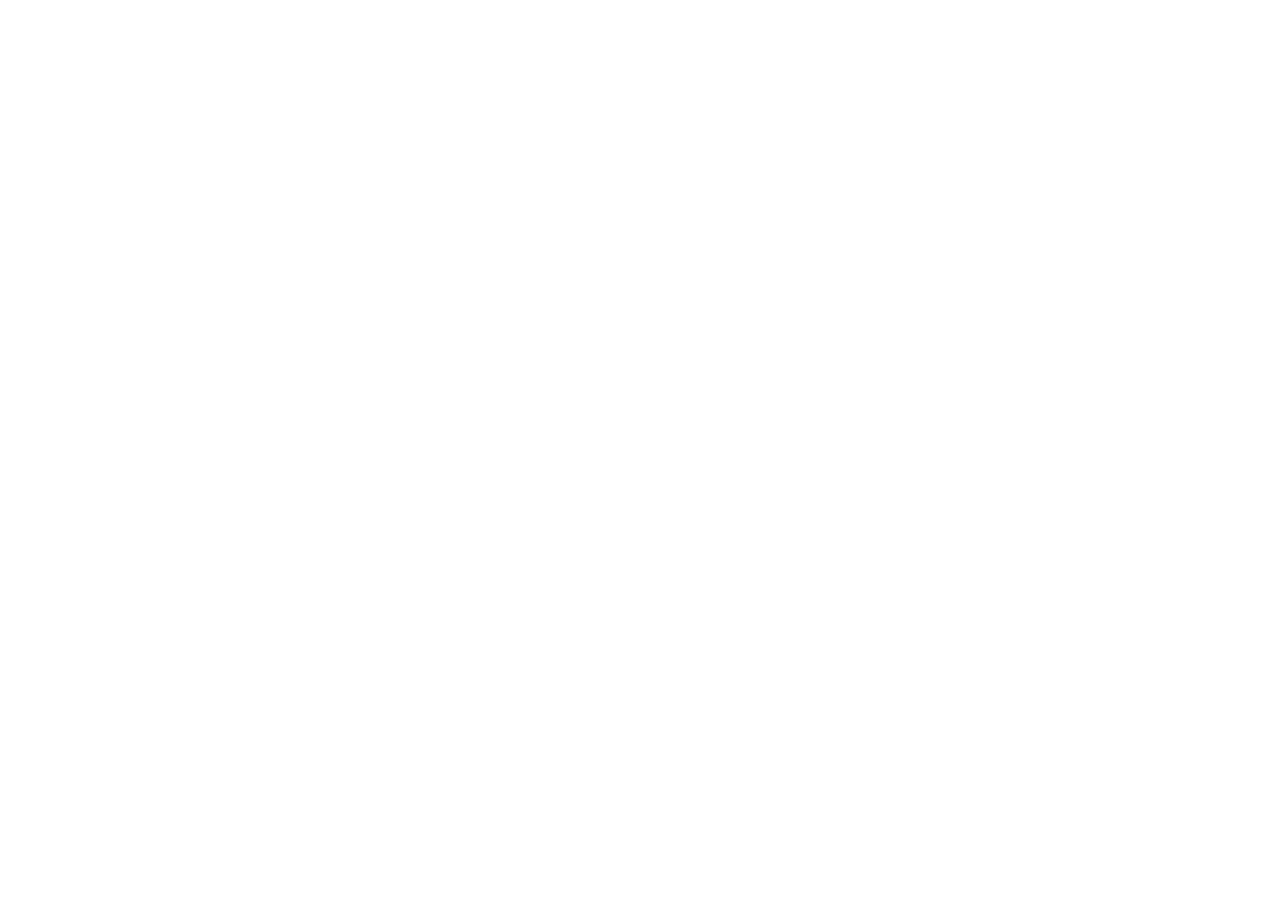
==== commit 2647e7b5: "Revert "Revert"" ====
--- a/index.html
+++ b/index.html
@@ -1,72 +1,14 @@
-<!DOCTYPE HTML>
-<html>
-	<head>
-		<title>Why are you even here?</title>
-		<meta charset="utf-8" />
-		<meta name="viewport" content="width=device-width, initial-scale=1, user-scalable=no" />
-		<link rel="stylesheet" href="assets/css/main.css" />
-		<noscript><link rel="stylesheet" href="assets/css/noscript.css" /></noscript>
-	</head>
-	<body class="is-preload">
-
-		<!-- Wrapper -->
-			<div id="wrapper">
-
-				<!-- Header -->
-					<header id="header" class="alt">
-						<span class="logo"><img src="images/a.gif" alt="" /></span>
-						<h1>Rempacious</h1>
-						<p>A dumb uni student being forced to code<br />
-						</a></p>
-					</header>
-
-				<!-- Nav -->
-					<nav id="nav">
-						<ul>
-							<li><a href="#intro" class="active">About my stupid ass</a></li>
-							<li><a href="#first">What I should be doing next</a></li>
-					</nav>
-
-				<!-- Main -->
-					<div id="main">
-
-						<!-- Introduction -->
-							<section id="intro" class="main">
-								<div class="spotlight">
-									<div class="content">
-										<header class="major">
-											<h2>Shits I've done so far</h2>
-										</header>
-										<p>All are private works sadly but mostly related to AI, Websites, and some shits me and my homies we	 can't explain.</p>
-										<p style="text-align: center;"></p>
-											<img src="images/discord.png" alt="Discord Logo" style="width:40px;height:40px;vertical-align:middle;margin-right:10px;">Discord: <span style="color:#7289da;font-weight:bold;">rempacious.</span> (yes with dot)<br>
-											<img src="images/github.png" alt="GitHub Logo" style="margin-left:7px;width:25px;height:25px;vertical-align:middle;margin-right:16px;">Github: <a href="https://github.com/Rempacious" style="color:#333;font-weight:bold;text-decoration:none;">Rempacious</a>
-										</p>
-
-								</div>
-							</section>
-
-						<!-- First Section -->
-							<section id="first" class="main special">
-								<header class="major">
-		<h2>Too tired to code all these shit</h2>
-</header>
-<div class="main">
-	<p>I should've been making my first game but too lazy for it >:3</p>
-	<span class="logo"><img src="images/1.gif" alt="" style="max-width: 100%; height: auto; display: block; margin: 0 auto;" /></span>
-</div>
-
-				
-			</div>
-
-		<!-- Scripts -->
-			<script src="assets/js/jquery.min.js"></script>
-			<script src="assets/js/jquery.scrollex.min.js"></script>
-			<script src="assets/js/jquery.scrolly.min.js"></script>
-			<script src="assets/js/browser.min.js"></script>
-			<script src="assets/js/breakpoints.min.js"></script>
-			<script src="assets/js/util.js"></script>
-			<script src="assets/js/main.js"></script>
-
-	</body>
-</html>+<!DOCTYPE html>
+<html lang="en">
+  <head>
+    <meta charset="UTF-8" />
+    <link rel="icon" type="image/svg+xml" href="/src/images/shinobu.png" />
+    <meta name="viewport" content="width=device-width, initial-scale=1.0" />
+    <title>Ralvinc</title>
+    <link rel="stylesheet" href="https://cdnjs.cloudflare.com/ajax/libs/font-awesome/6.4.0/css/all.min.css">
+  </head>
+  <body>
+    <div id="root"></div>
+    <script type="module" src="/src/main.jsx"></script>
+  </body>
+</html>
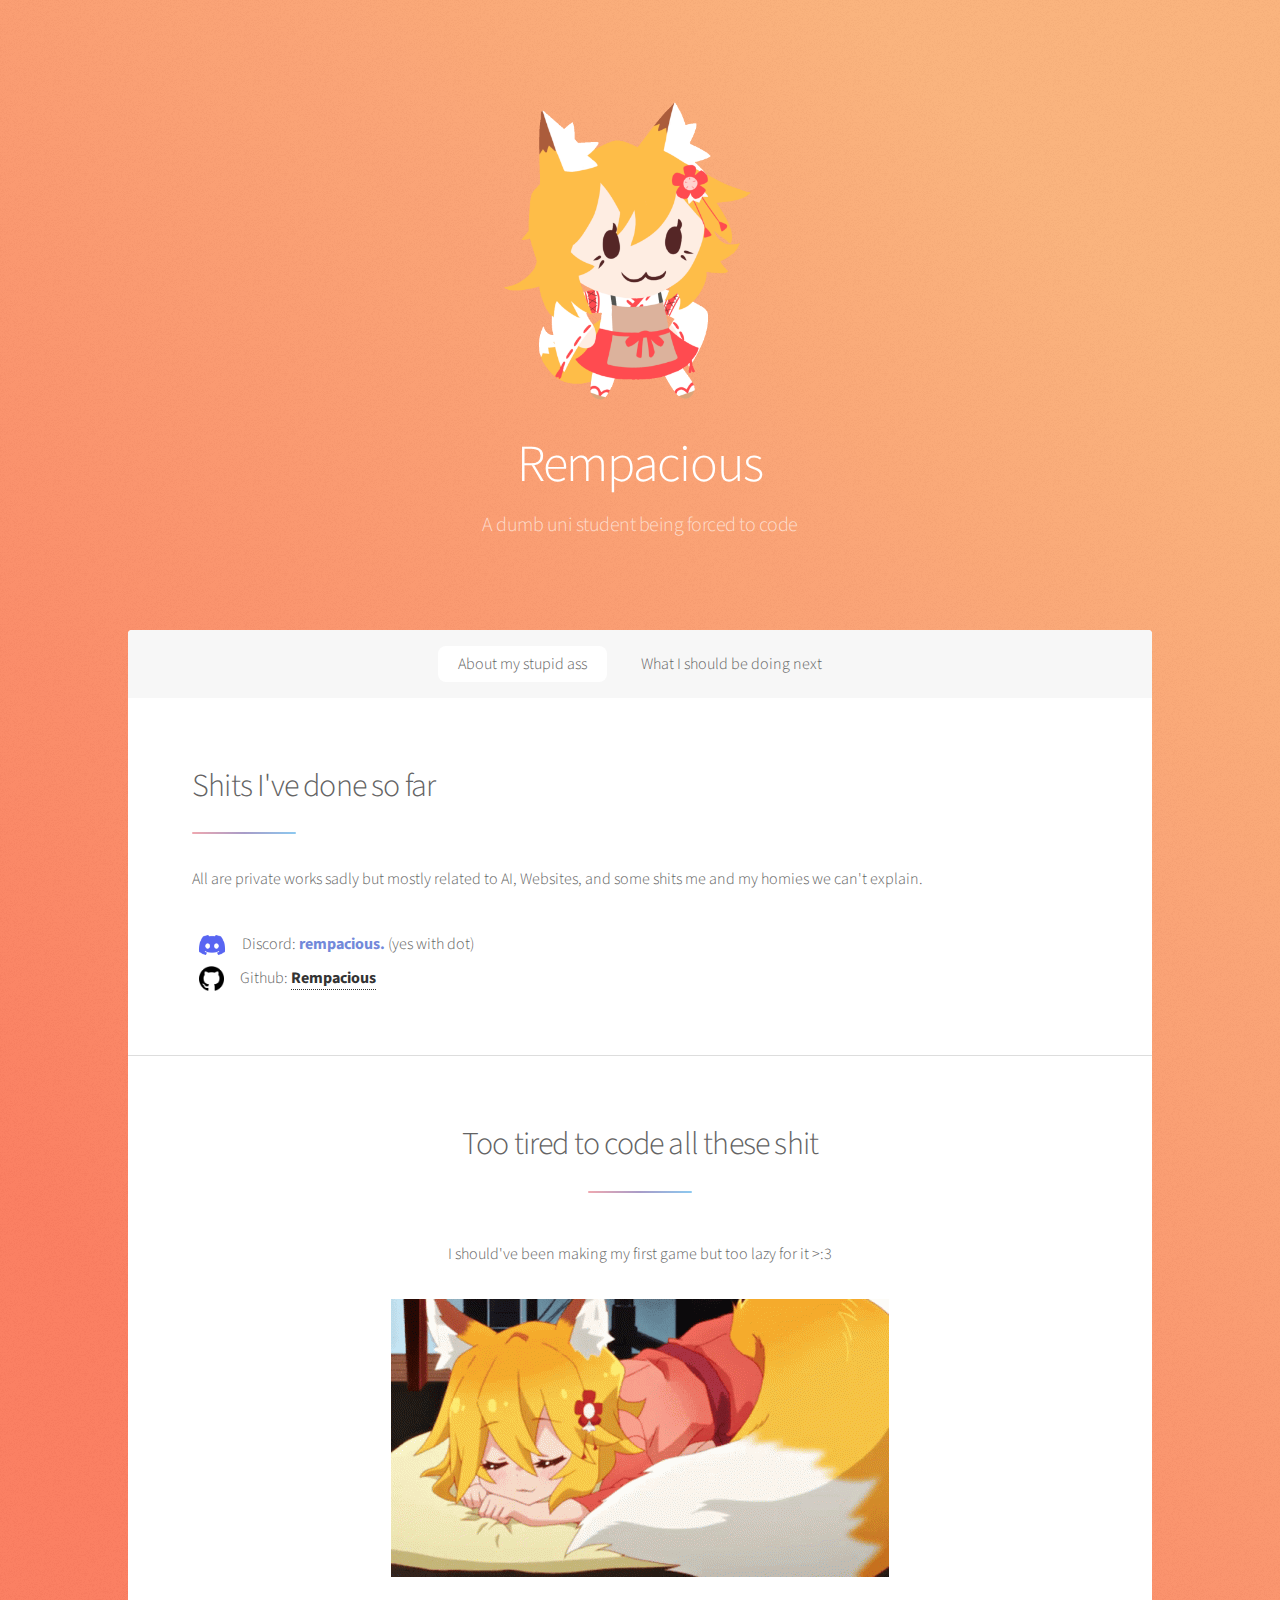
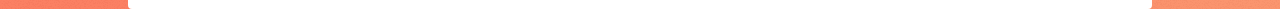
==== commit 220b0b46: "Revert "Website test 2"" ====
--- a/index.html
+++ b/index.html
@@ -1,14 +1,72 @@
-<!DOCTYPE html>
-<html lang="en">
-  <head>
-    <meta charset="UTF-8" />
-    <link rel="icon" type="image/svg+xml" href="/src/images/shinobu.png" />
-    <meta name="viewport" content="width=device-width, initial-scale=1.0" />
-    <title>Ralvinc</title>
-    <link rel="stylesheet" href="https://cdnjs.cloudflare.com/ajax/libs/font-awesome/6.4.0/css/all.min.css">
-  </head>
-  <body>
-    <div id="root"></div>
-    <script type="module" src="/src/main.jsx"></script>
-  </body>
-</html>
+<!DOCTYPE HTML>
+<html>
+	<head>
+		<title>Why are you even here?</title>
+		<meta charset="utf-8" />
+		<meta name="viewport" content="width=device-width, initial-scale=1, user-scalable=no" />
+		<link rel="stylesheet" href="assets/css/main.css" />
+		<noscript><link rel="stylesheet" href="assets/css/noscript.css" /></noscript>
+	</head>
+	<body class="is-preload">
+
+		<!-- Wrapper -->
+			<div id="wrapper">
+
+				<!-- Header -->
+					<header id="header" class="alt">
+						<span class="logo"><img src="images/a.gif" alt="" /></span>
+						<h1>Rempacious</h1>
+						<p>A dumb uni student being forced to code<br />
+						</a></p>
+					</header>
+
+				<!-- Nav -->
+					<nav id="nav">
+						<ul>
+							<li><a href="#intro" class="active">About my stupid ass</a></li>
+							<li><a href="#first">What I should be doing next</a></li>
+					</nav>
+
+				<!-- Main -->
+					<div id="main">
+
+						<!-- Introduction -->
+							<section id="intro" class="main">
+								<div class="spotlight">
+									<div class="content">
+										<header class="major">
+											<h2>Shits I've done so far</h2>
+										</header>
+										<p>All are private works sadly but mostly related to AI, Websites, and some shits me and my homies we	 can't explain.</p>
+										<p style="text-align: center;"></p>
+											<img src="images/discord.png" alt="Discord Logo" style="width:40px;height:40px;vertical-align:middle;margin-right:10px;">Discord: <span style="color:#7289da;font-weight:bold;">rempacious.</span> (yes with dot)<br>
+											<img src="images/github.png" alt="GitHub Logo" style="margin-left:7px;width:25px;height:25px;vertical-align:middle;margin-right:16px;">Github: <a href="https://github.com/Rempacious" style="color:#333;font-weight:bold;text-decoration:none;">Rempacious</a>
+										</p>
+
+								</div>
+							</section>
+
+						<!-- First Section -->
+							<section id="first" class="main special">
+								<header class="major">
+		<h2>Too tired to code all these shit</h2>
+</header>
+<div class="main">
+	<p>I should've been making my first game but too lazy for it >:3</p>
+	<span class="logo"><img src="images/1.gif" alt="" style="max-width: 100%; height: auto; display: block; margin: 0 auto;" /></span>
+</div>
+
+				
+			</div>
+
+		<!-- Scripts -->
+			<script src="assets/js/jquery.min.js"></script>
+			<script src="assets/js/jquery.scrollex.min.js"></script>
+			<script src="assets/js/jquery.scrolly.min.js"></script>
+			<script src="assets/js/browser.min.js"></script>
+			<script src="assets/js/breakpoints.min.js"></script>
+			<script src="assets/js/util.js"></script>
+			<script src="assets/js/main.js"></script>
+
+	</body>
+</html>--- a/assets/css/main.css
+++ b/assets/css/main.css
@@ -0,0 +1,3783 @@
+@import url(fontawesome-all.min.css);
+@import 'https://fonts.googleapis.com/css?family=Source+Sans+Pro:300,400';
+
+/*
+	Stellar by HTML5 UP
+	html5up.net | @ajlkn
+	Free for personal and commercial use under the CCA 3.0 license (html5up.net/license)
+*/
+
+html, body, div, span, applet, object,
+iframe, h1, h2, h3, h4, h5, h6, p, blockquote,
+pre, a, abbr, acronym, address, big, cite,
+code, del, dfn, em, img, ins, kbd, q, s, samp,
+small, strike, strong, sub, sup, tt, var, b,
+u, i, center, dl, dt, dd, ol, ul, li, fieldset,
+form, label, legend, table, caption, tbody,
+tfoot, thead, tr, th, td, article, aside,
+canvas, details, embed, figure, figcaption,
+footer, header, hgroup, menu, nav, output, ruby,
+section, summary, time, mark, audio, video {
+	margin: 0;
+	padding: 0;
+	border: 0;
+	font-size: 100%;
+	font: inherit;
+	vertical-align: baseline;}
+
+article, aside, details, figcaption, figure,
+footer, header, hgroup, menu, nav, section {
+	display: block;}
+
+body {
+	line-height: 1;
+}
+
+ol, ul {
+	list-style: none;
+}
+
+blockquote, q {
+	quotes: none;
+}
+
+	blockquote:before, blockquote:after, q:before, q:after {
+		content: '';
+		content: none;
+	}
+
+table {
+	border-collapse: collapse;
+	border-spacing: 0;
+}
+
+body {
+	-webkit-text-size-adjust: none;
+}
+
+mark {
+	background-color: transparent;
+	color: inherit;
+}
+
+input::-moz-focus-inner {
+	border: 0;
+	padding: 0;
+}
+
+input, select, textarea {
+	-moz-appearance: none;
+	-webkit-appearance: none;
+	-ms-appearance: none;
+	appearance: none;
+}
+
+/* Basic */
+
+	@-ms-viewport {
+		width: device-width;
+	}
+
+	body {
+		-ms-overflow-style: scrollbar;
+	}
+
+	@media screen and (max-width: 480px) {
+
+		html, body {
+			min-width: 320px;
+		}
+
+	}
+
+	html {
+		box-sizing: border-box;
+	}
+
+	*, *:before, *:after {
+		box-sizing: inherit;
+	}
+
+	body {
+		background: linear-gradient(to right, #ff7e5f, #feb47b);
+		background-image: url("images/overlay.png"), -moz-linear-gradient(45deg, #ff7e5f 15%, #feb47b 85%);
+		background-image: url("images/overlay.png"), -webkit-linear-gradient(45deg, #ff7e5f 15%, #feb47b 85%);
+		background-image: url("images/overlay.png"), -ms-linear-gradient(45deg, #ff7e5f 15%, #feb47b 85%);
+		background-image: url("images/overlay.png"), linear-gradient(45deg, #ff7e5f 15%, #feb47b 85%);
+		background-color: #dd7538;
+		color: rgba(255, 255, 255, 0.65);
+	}
+
+
+		body.is-preload *, body.is-preload *:before, body.is-preload *:after {
+			-moz-animation: none !important;
+			-webkit-animation: none !important;
+			-ms-animation: none !important;
+			animation: none !important;
+			-moz-transition: none !important;
+			-webkit-transition: none !important;
+			-ms-transition: none !important;
+			transition: none !important;
+		}
+
+/* Type */
+
+	body, input, select, textarea {
+		font-family: "Source Sans Pro", Helvetica, sans-serif;
+		font-size: 17pt;
+		font-weight: 300;
+		line-height: 1.65;
+	}
+
+		@media screen and (max-width: 1680px) {
+
+			body, input, select, textarea {
+				font-size: 14pt;
+			}
+
+		}
+
+		@media screen and (max-width: 1280px) {
+
+			body, input, select, textarea {
+				font-size: 12pt;
+			}
+
+		}
+
+		@media screen and (max-width: 360px) {
+
+			body, input, select, textarea {
+				font-size: 11pt;
+			}
+
+		}
+
+	a {
+		-moz-transition: color 0.2s ease, border-bottom 0.2s ease;
+		-webkit-transition: color 0.2s ease, border-bottom 0.2s ease;
+		-ms-transition: color 0.2s ease, border-bottom 0.2s ease;
+		transition: color 0.2s ease, border-bottom 0.2s ease;
+		text-decoration: none;
+		border-bottom: dotted 1px;
+		color: inherit;
+	}
+
+		a:hover {
+			border-bottom-color: transparent;
+		}
+
+	strong, b {
+		font-weight: 400;
+	}
+
+	em, i {
+		font-style: italic;
+	}
+
+	p {
+		margin: 0 0 2em 0;
+	}
+
+		p.content {
+			-moz-columns: 20em 2;
+			-webkit-columns: 20em 2;
+			-ms-columns: 20em 2;
+			columns: 20em 2;
+			-moz-column-gap: 2em;
+			-webkit-column-gap: 2em;
+			-ms-column-gap: 2em;
+			column-gap: 2em;
+			text-align: justify;
+		}
+
+	h1, h2, h3, h4, h5, h6 {
+		font-weight: 300;
+		line-height: 1.5;
+		margin: 0 0 0.7em 0;
+		letter-spacing: -0.025em;
+	}
+
+		h1 a, h2 a, h3 a, h4 a, h5 a, h6 a {
+			color: inherit;
+			text-decoration: none;
+		}
+
+	h1 {
+		font-size: 2.5em;
+		line-height: 1.2;
+	}
+
+	h2 {
+		font-size: 1.5em;
+	}
+
+	h3 {
+		font-size: 1.25em;
+	}
+
+	h4 {
+		font-size: 1.1em;
+	}
+
+	h5 {
+		font-size: 0.9em;
+	}
+
+	h6 {
+		font-size: 0.7em;
+	}
+
+	@media screen and (max-width: 736px) {
+
+		h1 {
+			font-size: 2em;
+		}
+
+	}
+
+	sub {
+		font-size: 0.8em;
+		position: relative;
+		top: 0.5em;
+	}
+
+	sup {
+		font-size: 0.8em;
+		position: relative;
+		top: -0.5em;
+	}
+
+	blockquote {
+		border-left: solid 4px;
+		font-style: italic;
+		margin: 0 0 2em 0;
+		padding: 0.5em 0 0.5em 2em;
+	}
+
+	code {
+		border-radius: 8px;
+		border: solid 1px;
+		font-family: "Courier New", monospace;
+		font-size: 0.9em;
+		margin: 0 0.25em;
+		padding: 0.25em 0.65em;
+	}
+
+	pre {
+		-webkit-overflow-scrolling: touch;
+		font-family: "Courier New", monospace;
+		font-size: 0.9em;
+		margin: 0 0 2em 0;
+	}
+
+		pre code {
+			display: block;
+			line-height: 1.75;
+			padding: 1em 1.5em;
+			overflow-x: auto;
+		}
+
+	hr {
+		border: 0;
+		border-bottom: solid 1px;
+		margin: 2em 0;
+	}
+
+		hr.major {
+			margin: 3em 0;
+		}
+
+	.align-left {
+		text-align: left;
+	}
+
+	.align-center {
+		text-align: center;
+	}
+
+	.align-right {
+		text-align: right;
+	}
+
+	input, select, textarea {
+		color: #ffffff;
+	}
+
+	a:hover {
+		color: #ffffff;
+	}
+
+	strong, b {
+		color: #ffffff;
+	}
+
+	h1, h2, h3, h4, h5, h6 {
+		color: #ffffff;
+	}
+
+	blockquote {
+		border-left-color: rgba(255, 255, 255, 0.35);
+	}
+
+	code {
+		background: rgba(255, 255, 255, 0.075);
+		border-color: rgba(255, 255, 255, 0.35);
+	}
+
+	hr {
+		border-bottom-color: rgba(255, 255, 255, 0.35);
+	}
+
+/* Row */
+
+	.row {
+		display: flex;
+		flex-wrap: wrap;
+		box-sizing: border-box;
+		align-items: stretch;
+	}
+
+		.row > * {
+			box-sizing: border-box;
+		}
+
+		.row.gtr-uniform > * > :last-child {
+			margin-bottom: 0;
+		}
+
+		.row.aln-left {
+			justify-content: flex-start;
+		}
+
+		.row.aln-center {
+			justify-content: center;
+		}
+
+		.row.aln-right {
+			justify-content: flex-end;
+		}
+
+		.row.aln-top {
+			align-items: flex-start;
+		}
+
+		.row.aln-middle {
+			align-items: center;
+		}
+
+		.row.aln-bottom {
+			align-items: flex-end;
+		}
+
+		.row > .imp {
+			order: -1;
+		}
+
+		.row > .col-1 {
+			width: 8.33333%;
+		}
+
+		.row > .off-1 {
+			margin-left: 8.33333%;
+		}
+
+		.row > .col-2 {
+			width: 16.66667%;
+		}
+
+		.row > .off-2 {
+			margin-left: 16.66667%;
+		}
+
+		.row > .col-3 {
+			width: 25%;
+		}
+
+		.row > .off-3 {
+			margin-left: 25%;
+		}
+
+		.row > .col-4 {
+			width: 33.33333%;
+		}
+
+		.row > .off-4 {
+			margin-left: 33.33333%;
+		}
+
+		.row > .col-5 {
+			width: 41.66667%;
+		}
+
+		.row > .off-5 {
+			margin-left: 41.66667%;
+		}
+
+		.row > .col-6 {
+			width: 50%;
+		}
+
+		.row > .off-6 {
+			margin-left: 50%;
+		}
+
+		.row > .col-7 {
+			width: 58.33333%;
+		}
+
+		.row > .off-7 {
+			margin-left: 58.33333%;
+		}
+
+		.row > .col-8 {
+			width: 66.66667%;
+		}
+
+		.row > .off-8 {
+			margin-left: 66.66667%;
+		}
+
+		.row > .col-9 {
+			width: 75%;
+		}
+
+		.row > .off-9 {
+			margin-left: 75%;
+		}
+
+		.row > .col-10 {
+			width: 83.33333%;
+		}
+
+		.row > .off-10 {
+			margin-left: 83.33333%;
+		}
+
+		.row > .col-11 {
+			width: 91.66667%;
+		}
+
+		.row > .off-11 {
+			margin-left: 91.66667%;
+		}
+
+		.row > .col-12 {
+			width: 100%;
+		}
+
+		.row > .off-12 {
+			margin-left: 100%;
+		}
+
+		.row.gtr-0 {
+			margin-top: 0;
+			margin-left: 0em;
+		}
+
+			.row.gtr-0 > * {
+				padding: 0 0 0 0em;
+			}
+
+			.row.gtr-0.gtr-uniform {
+				margin-top: 0em;
+			}
+
+				.row.gtr-0.gtr-uniform > * {
+					padding-top: 0em;
+				}
+
+		.row.gtr-25 {
+			margin-top: 0;
+			margin-left: -0.375em;
+		}
+
+			.row.gtr-25 > * {
+				padding: 0 0 0 0.375em;
+			}
+
+			.row.gtr-25.gtr-uniform {
+				margin-top: -0.375em;
+			}
+
+				.row.gtr-25.gtr-uniform > * {
+					padding-top: 0.375em;
+				}
+
+		.row.gtr-50 {
+			margin-top: 0;
+			margin-left: -0.75em;
+		}
+
+			.row.gtr-50 > * {
+				padding: 0 0 0 0.75em;
+			}
+
+			.row.gtr-50.gtr-uniform {
+				margin-top: -0.75em;
+			}
+
+				.row.gtr-50.gtr-uniform > * {
+					padding-top: 0.75em;
+				}
+
+		.row {
+			margin-top: 0;
+			margin-left: -1.5em;
+		}
+
+			.row > * {
+				padding: 0 0 0 1.5em;
+			}
+
+			.row.gtr-uniform {
+				margin-top: -1.5em;
+			}
+
+				.row.gtr-uniform > * {
+					padding-top: 1.5em;
+				}
+
+		.row.gtr-150 {
+			margin-top: 0;
+			margin-left: -2.25em;
+		}
+
+			.row.gtr-150 > * {
+				padding: 0 0 0 2.25em;
+			}
+
+			.row.gtr-150.gtr-uniform {
+				margin-top: -2.25em;
+			}
+
+				.row.gtr-150.gtr-uniform > * {
+					padding-top: 2.25em;
+				}
+
+		.row.gtr-200 {
+			margin-top: 0;
+			margin-left: -3em;
+		}
+
+			.row.gtr-200 > * {
+				padding: 0 0 0 3em;
+			}
+
+			.row.gtr-200.gtr-uniform {
+				margin-top: -3em;
+			}
+
+				.row.gtr-200.gtr-uniform > * {
+					padding-top: 3em;
+				}
+
+		@media screen and (max-width: 1680px) {
+
+			.row {
+				display: flex;
+				flex-wrap: wrap;
+				box-sizing: border-box;
+				align-items: stretch;
+			}
+
+				.row > * {
+					box-sizing: border-box;
+				}
+
+				.row.gtr-uniform > * > :last-child {
+					margin-bottom: 0;
+				}
+
+				.row.aln-left {
+					justify-content: flex-start;
+				}
+
+				.row.aln-center {
+					justify-content: center;
+				}
+
+				.row.aln-right {
+					justify-content: flex-end;
+				}
+
+				.row.aln-top {
+					align-items: flex-start;
+				}
+
+				.row.aln-middle {
+					align-items: center;
+				}
+
+				.row.aln-bottom {
+					align-items: flex-end;
+				}
+
+				.row > .imp-xlarge {
+					order: -1;
+				}
+
+				.row > .col-1-xlarge {
+					width: 8.33333%;
+				}
+
+				.row > .off-1-xlarge {
+					margin-left: 8.33333%;
+				}
+
+				.row > .col-2-xlarge {
+					width: 16.66667%;
+				}
+
+				.row > .off-2-xlarge {
+					margin-left: 16.66667%;
+				}
+
+				.row > .col-3-xlarge {
+					width: 25%;
+				}
+
+				.row > .off-3-xlarge {
+					margin-left: 25%;
+				}
+
+				.row > .col-4-xlarge {
+					width: 33.33333%;
+				}
+
+				.row > .off-4-xlarge {
+					margin-left: 33.33333%;
+				}
+
+				.row > .col-5-xlarge {
+					width: 41.66667%;
+				}
+
+				.row > .off-5-xlarge {
+					margin-left: 41.66667%;
+				}
+
+				.row > .col-6-xlarge {
+					width: 50%;
+				}
+
+				.row > .off-6-xlarge {
+					margin-left: 50%;
+				}
+
+				.row > .col-7-xlarge {
+					width: 58.33333%;
+				}
+
+				.row > .off-7-xlarge {
+					margin-left: 58.33333%;
+				}
+
+				.row > .col-8-xlarge {
+					width: 66.66667%;
+				}
+
+				.row > .off-8-xlarge {
+					margin-left: 66.66667%;
+				}
+
+				.row > .col-9-xlarge {
+					width: 75%;
+				}
+
+				.row > .off-9-xlarge {
+					margin-left: 75%;
+				}
+
+				.row > .col-10-xlarge {
+					width: 83.33333%;
+				}
+
+				.row > .off-10-xlarge {
+					margin-left: 83.33333%;
+				}
+
+				.row > .col-11-xlarge {
+					width: 91.66667%;
+				}
+
+				.row > .off-11-xlarge {
+					margin-left: 91.66667%;
+				}
+
+				.row > .col-12-xlarge {
+					width: 100%;
+				}
+
+				.row > .off-12-xlarge {
+					margin-left: 100%;
+				}
+
+				.row.gtr-0 {
+					margin-top: 0;
+					margin-left: 0em;
+				}
+
+					.row.gtr-0 > * {
+						padding: 0 0 0 0em;
+					}
+
+					.row.gtr-0.gtr-uniform {
+						margin-top: 0em;
+					}
+
+						.row.gtr-0.gtr-uniform > * {
+							padding-top: 0em;
+						}
+
+				.row.gtr-25 {
+					margin-top: 0;
+					margin-left: -0.375em;
+				}
+
+					.row.gtr-25 > * {
+						padding: 0 0 0 0.375em;
+					}
+
+					.row.gtr-25.gtr-uniform {
+						margin-top: -0.375em;
+					}
+
+						.row.gtr-25.gtr-uniform > * {
+							padding-top: 0.375em;
+						}
+
+				.row.gtr-50 {
+					margin-top: 0;
+					margin-left: -0.75em;
+				}
+
+					.row.gtr-50 > * {
+						padding: 0 0 0 0.75em;
+					}
+
+					.row.gtr-50.gtr-uniform {
+						margin-top: -0.75em;
+					}
+
+						.row.gtr-50.gtr-uniform > * {
+							padding-top: 0.75em;
+						}
+
+				.row {
+					margin-top: 0;
+					margin-left: -1.5em;
+				}
+
+					.row > * {
+						padding: 0 0 0 1.5em;
+					}
+
+					.row.gtr-uniform {
+						margin-top: -1.5em;
+					}
+
+						.row.gtr-uniform > * {
+							padding-top: 1.5em;
+						}
+
+				.row.gtr-150 {
+					margin-top: 0;
+					margin-left: -2.25em;
+				}
+
+					.row.gtr-150 > * {
+						padding: 0 0 0 2.25em;
+					}
+
+					.row.gtr-150.gtr-uniform {
+						margin-top: -2.25em;
+					}
+
+						.row.gtr-150.gtr-uniform > * {
+							padding-top: 2.25em;
+						}
+
+				.row.gtr-200 {
+					margin-top: 0;
+					margin-left: -3em;
+				}
+
+					.row.gtr-200 > * {
+						padding: 0 0 0 3em;
+					}
+
+					.row.gtr-200.gtr-uniform {
+						margin-top: -3em;
+					}
+
+						.row.gtr-200.gtr-uniform > * {
+							padding-top: 3em;
+						}
+
+		}
+
+		@media screen and (max-width: 1280px) {
+
+			.row {
+				display: flex;
+				flex-wrap: wrap;
+				box-sizing: border-box;
+				align-items: stretch;
+			}
+
+				.row > * {
+					box-sizing: border-box;
+				}
+
+				.row.gtr-uniform > * > :last-child {
+					margin-bottom: 0;
+				}
+
+				.row.aln-left {
+					justify-content: flex-start;
+				}
+
+				.row.aln-center {
+					justify-content: center;
+				}
+
+				.row.aln-right {
+					justify-content: flex-end;
+				}
+
+				.row.aln-top {
+					align-items: flex-start;
+				}
+
+				.row.aln-middle {
+					align-items: center;
+				}
+
+				.row.aln-bottom {
+					align-items: flex-end;
+				}
+
+				.row > .imp-large {
+					order: -1;
+				}
+
+				.row > .col-1-large {
+					width: 8.33333%;
+				}
+
+				.row > .off-1-large {
+					margin-left: 8.33333%;
+				}
+
+				.row > .col-2-large {
+					width: 16.66667%;
+				}
+
+				.row > .off-2-large {
+					margin-left: 16.66667%;
+				}
+
+				.row > .col-3-large {
+					width: 25%;
+				}
+
+				.row > .off-3-large {
+					margin-left: 25%;
+				}
+
+				.row > .col-4-large {
+					width: 33.33333%;
+				}
+
+				.row > .off-4-large {
+					margin-left: 33.33333%;
+				}
+
+				.row > .col-5-large {
+					width: 41.66667%;
+				}
+
+				.row > .off-5-large {
+					margin-left: 41.66667%;
+				}
+
+				.row > .col-6-large {
+					width: 50%;
+				}
+
+				.row > .off-6-large {
+					margin-left: 50%;
+				}
+
+				.row > .col-7-large {
+					width: 58.33333%;
+				}
+
+				.row > .off-7-large {
+					margin-left: 58.33333%;
+				}
+
+				.row > .col-8-large {
+					width: 66.66667%;
+				}
+
+				.row > .off-8-large {
+					margin-left: 66.66667%;
+				}
+
+				.row > .col-9-large {
+					width: 75%;
+				}
+
+				.row > .off-9-large {
+					margin-left: 75%;
+				}
+
+				.row > .col-10-large {
+					width: 83.33333%;
+				}
+
+				.row > .off-10-large {
+					margin-left: 83.33333%;
+				}
+
+				.row > .col-11-large {
+					width: 91.66667%;
+				}
+
+				.row > .off-11-large {
+					margin-left: 91.66667%;
+				}
+
+				.row > .col-12-large {
+					width: 100%;
+				}
+
+				.row > .off-12-large {
+					margin-left: 100%;
+				}
+
+				.row.gtr-0 {
+					margin-top: 0;
+					margin-left: 0em;
+				}
+
+					.row.gtr-0 > * {
+						padding: 0 0 0 0em;
+					}
+
+					.row.gtr-0.gtr-uniform {
+						margin-top: 0em;
+					}
+
+						.row.gtr-0.gtr-uniform > * {
+							padding-top: 0em;
+						}
+
+				.row.gtr-25 {
+					margin-top: 0;
+					margin-left: -0.375em;
+				}
+
+					.row.gtr-25 > * {
+						padding: 0 0 0 0.375em;
+					}
+
+					.row.gtr-25.gtr-uniform {
+						margin-top: -0.375em;
+					}
+
+						.row.gtr-25.gtr-uniform > * {
+							padding-top: 0.375em;
+						}
+
+				.row.gtr-50 {
+					margin-top: 0;
+					margin-left: -0.75em;
+				}
+
+					.row.gtr-50 > * {
+						padding: 0 0 0 0.75em;
+					}
+
+					.row.gtr-50.gtr-uniform {
+						margin-top: -0.75em;
+					}
+
+						.row.gtr-50.gtr-uniform > * {
+							padding-top: 0.75em;
+						}
+
+				.row {
+					margin-top: 0;
+					margin-left: -1.5em;
+				}
+
+					.row > * {
+						padding: 0 0 0 1.5em;
+					}
+
+					.row.gtr-uniform {
+						margin-top: -1.5em;
+					}
+
+						.row.gtr-uniform > * {
+							padding-top: 1.5em;
+						}
+
+				.row.gtr-150 {
+					margin-top: 0;
+					margin-left: -2.25em;
+				}
+
+					.row.gtr-150 > * {
+						padding: 0 0 0 2.25em;
+					}
+
+					.row.gtr-150.gtr-uniform {
+						margin-top: -2.25em;
+					}
+
+						.row.gtr-150.gtr-uniform > * {
+							padding-top: 2.25em;
+						}
+
+				.row.gtr-200 {
+					margin-top: 0;
+					margin-left: -3em;
+				}
+
+					.row.gtr-200 > * {
+						padding: 0 0 0 3em;
+					}
+
+					.row.gtr-200.gtr-uniform {
+						margin-top: -3em;
+					}
+
+						.row.gtr-200.gtr-uniform > * {
+							padding-top: 3em;
+						}
+
+		}
+
+		@media screen and (max-width: 980px) {
+
+			.row {
+				display: flex;
+				flex-wrap: wrap;
+				box-sizing: border-box;
+				align-items: stretch;
+			}
+
+				.row > * {
+					box-sizing: border-box;
+				}
+
+				.row.gtr-uniform > * > :last-child {
+					margin-bottom: 0;
+				}
+
+				.row.aln-left {
+					justify-content: flex-start;
+				}
+
+				.row.aln-center {
+					justify-content: center;
+				}
+
+				.row.aln-right {
+					justify-content: flex-end;
+				}
+
+				.row.aln-top {
+					align-items: flex-start;
+				}
+
+				.row.aln-middle {
+					align-items: center;
+				}
+
+				.row.aln-bottom {
+					align-items: flex-end;
+				}
+
+				.row > .imp-medium {
+					order: -1;
+				}
+
+				.row > .col-1-medium {
+					width: 8.33333%;
+				}
+
+				.row > .off-1-medium {
+					margin-left: 8.33333%;
+				}
+
+				.row > .col-2-medium {
+					width: 16.66667%;
+				}
+
+				.row > .off-2-medium {
+					margin-left: 16.66667%;
+				}
+
+				.row > .col-3-medium {
+					width: 25%;
+				}
+
+				.row > .off-3-medium {
+					margin-left: 25%;
+				}
+
+				.row > .col-4-medium {
+					width: 33.33333%;
+				}
+
+				.row > .off-4-medium {
+					margin-left: 33.33333%;
+				}
+
+				.row > .col-5-medium {
+					width: 41.66667%;
+				}
+
+				.row > .off-5-medium {
+					margin-left: 41.66667%;
+				}
+
+				.row > .col-6-medium {
+					width: 50%;
+				}
+
+				.row > .off-6-medium {
+					margin-left: 50%;
+				}
+
+				.row > .col-7-medium {
+					width: 58.33333%;
+				}
+
+				.row > .off-7-medium {
+					margin-left: 58.33333%;
+				}
+
+				.row > .col-8-medium {
+					width: 66.66667%;
+				}
+
+				.row > .off-8-medium {
+					margin-left: 66.66667%;
+				}
+
+				.row > .col-9-medium {
+					width: 75%;
+				}
+
+				.row > .off-9-medium {
+					margin-left: 75%;
+				}
+
+				.row > .col-10-medium {
+					width: 83.33333%;
+				}
+
+				.row > .off-10-medium {
+					margin-left: 83.33333%;
+				}
+
+				.row > .col-11-medium {
+					width: 91.66667%;
+				}
+
+				.row > .off-11-medium {
+					margin-left: 91.66667%;
+				}
+
+				.row > .col-12-medium {
+					width: 100%;
+				}
+
+				.row > .off-12-medium {
+					margin-left: 100%;
+				}
+
+				.row.gtr-0 {
+					margin-top: 0;
+					margin-left: 0em;
+				}
+
+					.row.gtr-0 > * {
+						padding: 0 0 0 0em;
+					}
+
+					.row.gtr-0.gtr-uniform {
+						margin-top: 0em;
+					}
+
+						.row.gtr-0.gtr-uniform > * {
+							padding-top: 0em;
+						}
+
+				.row.gtr-25 {
+					margin-top: 0;
+					margin-left: -0.375em;
+				}
+
+					.row.gtr-25 > * {
+						padding: 0 0 0 0.375em;
+					}
+
+					.row.gtr-25.gtr-uniform {
+						margin-top: -0.375em;
+					}
+
+						.row.gtr-25.gtr-uniform > * {
+							padding-top: 0.375em;
+						}
+
+				.row.gtr-50 {
+					margin-top: 0;
+					margin-left: -0.75em;
+				}
+
+					.row.gtr-50 > * {
+						padding: 0 0 0 0.75em;
+					}
+
+					.row.gtr-50.gtr-uniform {
+						margin-top: -0.75em;
+					}
+
+						.row.gtr-50.gtr-uniform > * {
+							padding-top: 0.75em;
+						}
+
+				.row {
+					margin-top: 0;
+					margin-left: -1.5em;
+				}
+
+					.row > * {
+						padding: 0 0 0 1.5em;
+					}
+
+					.row.gtr-uniform {
+						margin-top: -1.5em;
+					}
+
+						.row.gtr-uniform > * {
+							padding-top: 1.5em;
+						}
+
+				.row.gtr-150 {
+					margin-top: 0;
+					margin-left: -2.25em;
+				}
+
+					.row.gtr-150 > * {
+						padding: 0 0 0 2.25em;
+					}
+
+					.row.gtr-150.gtr-uniform {
+						margin-top: -2.25em;
+					}
+
+						.row.gtr-150.gtr-uniform > * {
+							padding-top: 2.25em;
+						}
+
+				.row.gtr-200 {
+					margin-top: 0;
+					margin-left: -3em;
+				}
+
+					.row.gtr-200 > * {
+						padding: 0 0 0 3em;
+					}
+
+					.row.gtr-200.gtr-uniform {
+						margin-top: -3em;
+					}
+
+						.row.gtr-200.gtr-uniform > * {
+							padding-top: 3em;
+						}
+
+		}
+
+		@media screen and (max-width: 736px) {
+
+			.row {
+				display: flex;
+				flex-wrap: wrap;
+				box-sizing: border-box;
+				align-items: stretch;
+			}
+
+				.row > * {
+					box-sizing: border-box;
+				}
+
+				.row.gtr-uniform > * > :last-child {
+					margin-bottom: 0;
+				}
+
+				.row.aln-left {
+					justify-content: flex-start;
+				}
+
+				.row.aln-center {
+					justify-content: center;
+				}
+
+				.row.aln-right {
+					justify-content: flex-end;
+				}
+
+				.row.aln-top {
+					align-items: flex-start;
+				}
+
+				.row.aln-middle {
+					align-items: center;
+				}
+
+				.row.aln-bottom {
+					align-items: flex-end;
+				}
+
+				.row > .imp-small {
+					order: -1;
+				}
+
+				.row > .col-1-small {
+					width: 8.33333%;
+				}
+
+				.row > .off-1-small {
+					margin-left: 8.33333%;
+				}
+
+				.row > .col-2-small {
+					width: 16.66667%;
+				}
+
+				.row > .off-2-small {
+					margin-left: 16.66667%;
+				}
+
+				.row > .col-3-small {
+					width: 25%;
+				}
+
+				.row > .off-3-small {
+					margin-left: 25%;
+				}
+
+				.row > .col-4-small {
+					width: 33.33333%;
+				}
+
+				.row > .off-4-small {
+					margin-left: 33.33333%;
+				}
+
+				.row > .col-5-small {
+					width: 41.66667%;
+				}
+
+				.row > .off-5-small {
+					margin-left: 41.66667%;
+				}
+
+				.row > .col-6-small {
+					width: 50%;
+				}
+
+				.row > .off-6-small {
+					margin-left: 50%;
+				}
+
+				.row > .col-7-small {
+					width: 58.33333%;
+				}
+
+				.row > .off-7-small {
+					margin-left: 58.33333%;
+				}
+
+				.row > .col-8-small {
+					width: 66.66667%;
+				}
+
+				.row > .off-8-small {
+					margin-left: 66.66667%;
+				}
+
+				.row > .col-9-small {
+					width: 75%;
+				}
+
+				.row > .off-9-small {
+					margin-left: 75%;
+				}
+
+				.row > .col-10-small {
+					width: 83.33333%;
+				}
+
+				.row > .off-10-small {
+					margin-left: 83.33333%;
+				}
+
+				.row > .col-11-small {
+					width: 91.66667%;
+				}
+
+				.row > .off-11-small {
+					margin-left: 91.66667%;
+				}
+
+				.row > .col-12-small {
+					width: 100%;
+				}
+
+				.row > .off-12-small {
+					margin-left: 100%;
+				}
+
+				.row.gtr-0 {
+					margin-top: 0;
+					margin-left: 0em;
+				}
+
+					.row.gtr-0 > * {
+						padding: 0 0 0 0em;
+					}
+
+					.row.gtr-0.gtr-uniform {
+						margin-top: 0em;
+					}
+
+						.row.gtr-0.gtr-uniform > * {
+							padding-top: 0em;
+						}
+
+				.row.gtr-25 {
+					margin-top: 0;
+					margin-left: -0.25em;
+				}
+
+					.row.gtr-25 > * {
+						padding: 0 0 0 0.25em;
+					}
+
+					.row.gtr-25.gtr-uniform {
+						margin-top: -0.25em;
+					}
+
+						.row.gtr-25.gtr-uniform > * {
+							padding-top: 0.25em;
+						}
+
+				.row.gtr-50 {
+					margin-top: 0;
+					margin-left: -0.5em;
+				}
+
+					.row.gtr-50 > * {
+						padding: 0 0 0 0.5em;
+					}
+
+					.row.gtr-50.gtr-uniform {
+						margin-top: -0.5em;
+					}
+
+						.row.gtr-50.gtr-uniform > * {
+							padding-top: 0.5em;
+						}
+
+				.row {
+					margin-top: 0;
+					margin-left: -1em;
+				}
+
+					.row > * {
+						padding: 0 0 0 1em;
+					}
+
+					.row.gtr-uniform {
+						margin-top: -1em;
+					}
+
+						.row.gtr-uniform > * {
+							padding-top: 1em;
+						}
+
+				.row.gtr-150 {
+					margin-top: 0;
+					margin-left: -1.5em;
+				}
+
+					.row.gtr-150 > * {
+						padding: 0 0 0 1.5em;
+					}
+
+					.row.gtr-150.gtr-uniform {
+						margin-top: -1.5em;
+					}
+
+						.row.gtr-150.gtr-uniform > * {
+							padding-top: 1.5em;
+						}
+
+				.row.gtr-200 {
+					margin-top: 0;
+					margin-left: -2em;
+				}
+
+					.row.gtr-200 > * {
+						padding: 0 0 0 2em;
+					}
+
+					.row.gtr-200.gtr-uniform {
+						margin-top: -2em;
+					}
+
+						.row.gtr-200.gtr-uniform > * {
+							padding-top: 2em;
+						}
+
+		}
+
+		@media screen and (max-width: 480px) {
+
+			.row {
+				display: flex;
+				flex-wrap: wrap;
+				box-sizing: border-box;
+				align-items: stretch;
+			}
+
+				.row > * {
+					box-sizing: border-box;
+				}
+
+				.row.gtr-uniform > * > :last-child {
+					margin-bottom: 0;
+				}
+
+				.row.aln-left {
+					justify-content: flex-start;
+				}
+
+				.row.aln-center {
+					justify-content: center;
+				}
+
+				.row.aln-right {
+					justify-content: flex-end;
+				}
+
+				.row.aln-top {
+					align-items: flex-start;
+				}
+
+				.row.aln-middle {
+					align-items: center;
+				}
+
+				.row.aln-bottom {
+					align-items: flex-end;
+				}
+
+				.row > .imp-xsmall {
+					order: -1;
+				}
+
+				.row > .col-1-xsmall {
+					width: 8.33333%;
+				}
+
+				.row > .off-1-xsmall {
+					margin-left: 8.33333%;
+				}
+
+				.row > .col-2-xsmall {
+					width: 16.66667%;
+				}
+
+				.row > .off-2-xsmall {
+					margin-left: 16.66667%;
+				}
+
+				.row > .col-3-xsmall {
+					width: 25%;
+				}
+
+				.row > .off-3-xsmall {
+					margin-left: 25%;
+				}
+
+				.row > .col-4-xsmall {
+					width: 33.33333%;
+				}
+
+				.row > .off-4-xsmall {
+					margin-left: 33.33333%;
+				}
+
+				.row > .col-5-xsmall {
+					width: 41.66667%;
+				}
+
+				.row > .off-5-xsmall {
+					margin-left: 41.66667%;
+				}
+
+				.row > .col-6-xsmall {
+					width: 50%;
+				}
+
+				.row > .off-6-xsmall {
+					margin-left: 50%;
+				}
+
+				.row > .col-7-xsmall {
+					width: 58.33333%;
+				}
+
+				.row > .off-7-xsmall {
+					margin-left: 58.33333%;
+				}
+
+				.row > .col-8-xsmall {
+					width: 66.66667%;
+				}
+
+				.row > .off-8-xsmall {
+					margin-left: 66.66667%;
+				}
+
+				.row > .col-9-xsmall {
+					width: 75%;
+				}
+
+				.row > .off-9-xsmall {
+					margin-left: 75%;
+				}
+
+				.row > .col-10-xsmall {
+					width: 83.33333%;
+				}
+
+				.row > .off-10-xsmall {
+					margin-left: 83.33333%;
+				}
+
+				.row > .col-11-xsmall {
+					width: 91.66667%;
+				}
+
+				.row > .off-11-xsmall {
+					margin-left: 91.66667%;
+				}
+
+				.row > .col-12-xsmall {
+					width: 100%;
+				}
+
+				.row > .off-12-xsmall {
+					margin-left: 100%;
+				}
+
+				.row.gtr-0 {
+					margin-top: 0;
+					margin-left: 0em;
+				}
+
+					.row.gtr-0 > * {
+						padding: 0 0 0 0em;
+					}
+
+					.row.gtr-0.gtr-uniform {
+						margin-top: 0em;
+					}
+
+						.row.gtr-0.gtr-uniform > * {
+							padding-top: 0em;
+						}
+
+				.row.gtr-25 {
+					margin-top: 0;
+					margin-left: -0.3125em;
+				}
+
+					.row.gtr-25 > * {
+						padding: 0 0 0 0.3125em;
+					}
+
+					.row.gtr-25.gtr-uniform {
+						margin-top: -0.3125em;
+					}
+
+						.row.gtr-25.gtr-uniform > * {
+							padding-top: 0.3125em;
+						}
+
+				.row.gtr-50 {
+					margin-top: 0;
+					margin-left: -0.625em;
+				}
+
+					.row.gtr-50 > * {
+						padding: 0 0 0 0.625em;
+					}
+
+					.row.gtr-50.gtr-uniform {
+						margin-top: -0.625em;
+					}
+
+						.row.gtr-50.gtr-uniform > * {
+							padding-top: 0.625em;
+						}
+
+				.row {
+					margin-top: 0;
+					margin-left: -1.25em;
+				}
+
+					.row > * {
+						padding: 0 0 0 1.25em;
+					}
+
+					.row.gtr-uniform {
+						margin-top: -1.25em;
+					}
+
+						.row.gtr-uniform > * {
+							padding-top: 1.25em;
+						}
+
+				.row.gtr-150 {
+					margin-top: 0;
+					margin-left: -1.875em;
+				}
+
+					.row.gtr-150 > * {
+						padding: 0 0 0 1.875em;
+					}
+
+					.row.gtr-150.gtr-uniform {
+						margin-top: -1.875em;
+					}
+
+						.row.gtr-150.gtr-uniform > * {
+							padding-top: 1.875em;
+						}
+
+				.row.gtr-200 {
+					margin-top: 0;
+					margin-left: -2.5em;
+				}
+
+					.row.gtr-200 > * {
+						padding: 0 0 0 2.5em;
+					}
+
+					.row.gtr-200.gtr-uniform {
+						margin-top: -2.5em;
+					}
+
+						.row.gtr-200.gtr-uniform > * {
+							padding-top: 2.5em;
+						}
+
+		}
+
+/* Box */
+
+	.box {
+		border-radius: 8px;
+		border: solid;
+		margin-bottom: 2em;
+		padding: 1.5em;
+	}
+
+		.box > :last-child,
+		.box > :last-child > :last-child,
+		.box > :last-child > :last-child > :last-child {
+			margin-bottom: 0;
+		}
+
+		.box.alt {
+			border: 0;
+			border-radius: 0;
+			padding: 0;
+		}
+
+	.box {
+		border-color: rgba(255, 255, 255, 0.35);
+	}
+
+/* Button */
+
+	input[type="submit"],
+	input[type="reset"],
+	input[type="button"],
+	button,
+	.button {
+		-moz-appearance: none;
+		-webkit-appearance: none;
+		-ms-appearance: none;
+		appearance: none;
+		-moz-transition: background-color 0.2s ease-in-out, color 0.2s ease-in-out;
+		-webkit-transition: background-color 0.2s ease-in-out, color 0.2s ease-in-out;
+		-ms-transition: background-color 0.2s ease-in-out, color 0.2s ease-in-out;
+		transition: background-color 0.2s ease-in-out, color 0.2s ease-in-out;
+		border-radius: 8px;
+		border: 0;
+		cursor: pointer;
+		display: inline-block;
+		font-weight: 300;
+		height: 2.75em;
+		line-height: 2.75em;
+		min-width: 9.25em;
+		padding: 0 1.5em;
+		text-align: center;
+		text-decoration: none;
+		white-space: nowrap;
+	}
+
+		input[type="submit"].icon,
+		input[type="reset"].icon,
+		input[type="button"].icon,
+		button.icon,
+		.button.icon {
+			padding-left: 1.35em;
+		}
+
+			input[type="submit"].icon:before,
+			input[type="reset"].icon:before,
+			input[type="button"].icon:before,
+			button.icon:before,
+			.button.icon:before {
+				margin-right: 0.5em;
+			}
+
+		input[type="submit"].fit,
+		input[type="reset"].fit,
+		input[type="button"].fit,
+		button.fit,
+		.button.fit {
+			width: 100%;
+		}
+
+		input[type="submit"].small,
+		input[type="reset"].small,
+		input[type="button"].small,
+		button.small,
+		.button.small {
+			font-size: 0.8em;
+		}
+
+		input[type="submit"].large,
+		input[type="reset"].large,
+		input[type="button"].large,
+		button.large,
+		.button.large {
+			font-size: 1.35em;
+		}
+
+		input[type="submit"].disabled, input[type="submit"]:disabled,
+		input[type="reset"].disabled,
+		input[type="reset"]:disabled,
+		input[type="button"].disabled,
+		input[type="button"]:disabled,
+		button.disabled,
+		button:disabled,
+		.button.disabled,
+		.button:disabled {
+			pointer-events: none;
+			opacity: 0.25;
+		}
+
+		@media screen and (max-width: 736px) {
+
+			input[type="submit"],
+			input[type="reset"],
+			input[type="button"],
+			button,
+			.button {
+				min-width: 0;
+			}
+
+		}
+
+	input[type="submit"],
+	input[type="reset"],
+	input[type="button"],
+	button,
+	.button {
+		background-color: transparent;
+		box-shadow: inset 0 0 0 1px rgba(255, 255, 255, 0.35);
+		color: #ffffff !important;
+	}
+
+		input[type="submit"]:hover,
+		input[type="reset"]:hover,
+		input[type="button"]:hover,
+		button:hover,
+		.button:hover {
+			background-color: rgba(255, 255, 255, 0.075);
+		}
+
+		input[type="submit"]:active,
+		input[type="reset"]:active,
+		input[type="button"]:active,
+		button:active,
+		.button:active {
+			background-color: rgba(255, 255, 255, 0.2);
+		}
+
+		input[type="submit"].icon:before,
+		input[type="reset"].icon:before,
+		input[type="button"].icon:before,
+		button.icon:before,
+		.button.icon:before {
+			color: rgba(255, 255, 255, 0.5);
+		}
+
+		input[type="submit"].primary,
+		input[type="reset"].primary,
+		input[type="button"].primary,
+		button.primary,
+		.button.primary {
+			background-color: #8cc9f0;
+			color: #ffffff !important;
+			box-shadow: none;
+		}
+
+			input[type="submit"].primary:hover,
+			input[type="reset"].primary:hover,
+			input[type="button"].primary:hover,
+			button.primary:hover,
+			.button.primary:hover {
+				background-color: #9acff2;
+			}
+
+			input[type="submit"].primary:active,
+			input[type="reset"].primary:active,
+			input[type="button"].primary:active,
+			button.primary:active,
+			.button.primary:active {
+				background-color: #7ec3ee;
+			}
+
+			input[type="submit"].primary.icon:before,
+			input[type="reset"].primary.icon:before,
+			input[type="button"].primary.icon:before,
+			button.primary.icon:before,
+			.button.primary.icon:before {
+				color: #ffffff !important;
+			}
+
+/* Form */
+
+	form {
+		margin: 0 0 2em 0;
+	}
+
+	label {
+		display: block;
+		font-size: 0.9em;
+		font-weight: 400;
+		margin: 0 0 1em 0;
+	}
+
+	input[type="text"],
+	input[type="password"],
+	input[type="email"],
+	select,
+	textarea {
+		-moz-appearance: none;
+		-webkit-appearance: none;
+		-ms-appearance: none;
+		appearance: none;
+		border-radius: 8px;
+		border: solid 1px;
+		color: inherit;
+		display: block;
+		outline: 0;
+		padding: 0 1em;
+		text-decoration: none;
+		width: 100%;
+	}
+
+		input[type="text"]:invalid,
+		input[type="password"]:invalid,
+		input[type="email"]:invalid,
+		select:invalid,
+		textarea:invalid {
+			box-shadow: none;
+		}
+
+	select {
+		background-size: 1.25rem;
+		background-repeat: no-repeat;
+		background-position: calc(100% - 1rem) center;
+		height: 2.75em;
+		padding-right: 2.75em;
+		text-overflow: ellipsis;
+	}
+
+		select:focus::-ms-value {
+			background-color: transparent;
+		}
+
+		select::-ms-expand {
+			display: none;
+		}
+
+	input[type="text"],
+	input[type="password"],
+	input[type="email"],
+	select {
+		height: 2.75em;
+	}
+
+	textarea {
+		padding: 0.75em 1em;
+	}
+
+	input[type="checkbox"],
+	input[type="radio"] {
+		-moz-appearance: none;
+		-webkit-appearance: none;
+		-ms-appearance: none;
+		appearance: none;
+		display: block;
+		float: left;
+		margin-right: -2em;
+		opacity: 0;
+		width: 1em;
+		z-index: -1;
+	}
+
+		input[type="checkbox"] + label,
+		input[type="radio"] + label {
+			text-decoration: none;
+			cursor: pointer;
+			display: inline-block;
+			font-size: 1em;
+			font-weight: 300;
+			padding-left: 2.4em;
+			padding-right: 0.75em;
+			position: relative;
+		}
+
+			input[type="checkbox"] + label:before,
+			input[type="radio"] + label:before {
+				-moz-osx-font-smoothing: grayscale;
+				-webkit-font-smoothing: antialiased;
+				display: inline-block;
+				font-style: normal;
+				font-variant: normal;
+				text-rendering: auto;
+				line-height: 1;
+				text-transform: none !important;
+				font-family: 'Font Awesome 5 Free';
+				font-weight: 900;
+			}
+
+			input[type="checkbox"] + label:before,
+			input[type="radio"] + label:before {
+				border-radius: 8px;
+				border: solid 1px;
+				content: '';
+				display: inline-block;
+				font-size: 0.8em;
+				height: 2.0625em;
+				left: 0;
+				line-height: 2.0625em;
+				position: absolute;
+				text-align: center;
+				top: 0;
+				width: 2.0625em;
+			}
+
+		input[type="checkbox"]:checked + label:before,
+		input[type="radio"]:checked + label:before {
+			content: '\f00c';
+		}
+
+	input[type="checkbox"] + label:before {
+		border-radius: 8px;
+	}
+
+	input[type="radio"] + label:before {
+		border-radius: 100%;
+	}
+
+	::-webkit-input-placeholder {
+		opacity: 1.0;
+	}
+
+	:-moz-placeholder {
+		opacity: 1.0;
+	}
+
+	::-moz-placeholder {
+		opacity: 1.0;
+	}
+
+	:-ms-input-placeholder {
+		opacity: 1.0;
+	}
+
+	label {
+		color: #ffffff;
+	}
+
+	input[type="text"],
+	input[type="password"],
+	input[type="email"],
+	select,
+	textarea {
+		background-color: rgba(255, 255, 255, 0.075);
+		border-color: rgba(255, 255, 255, 0.35);
+	}
+
+		input[type="text"]:focus,
+		input[type="password"]:focus,
+		input[type="email"]:focus,
+		select:focus,
+		textarea:focus {
+			border-color: #8cc9f0;
+			box-shadow: 0 0 0 1px #8cc9f0;
+		}
+
+	select {
+		background-image: url("data:image/svg+xml;charset=utf8,%3Csvg xmlns='http://www.w3.org/2000/svg' width='40' height='40' preserveAspectRatio='none' viewBox='0 0 40 40'%3E%3Cpath d='M9.4,12.3l10.4,10.4l10.4-10.4c0.2-0.2,0.5-0.4,0.9-0.4c0.3,0,0.6,0.1,0.9,0.4l3.3,3.3c0.2,0.2,0.4,0.5,0.4,0.9 c0,0.4-0.1,0.6-0.4,0.9L20.7,31.9c-0.2,0.2-0.5,0.4-0.9,0.4c-0.3,0-0.6-0.1-0.9-0.4L4.3,17.3c-0.2-0.2-0.4-0.5-0.4-0.9 c0-0.4,0.1-0.6,0.4-0.9l3.3-3.3c0.2-0.2,0.5-0.4,0.9-0.4S9.1,12.1,9.4,12.3z' fill='rgba(255, 255, 255, 0.35)' /%3E%3C/svg%3E");
+	}
+
+		select option {
+			color: #ffffff;
+			background: #935d8c;
+		}
+
+	input[type="checkbox"] + label,
+	input[type="radio"] + label {
+		color: rgba(255, 255, 255, 0.65);
+	}
+
+		input[type="checkbox"] + label:before,
+		input[type="radio"] + label:before {
+			background: rgba(255, 255, 255, 0.075);
+			border-color: rgba(255, 255, 255, 0.35);
+		}
+
+	input[type="checkbox"]:checked + label:before,
+	input[type="radio"]:checked + label:before {
+		background-color: #ffffff;
+		border-color: #ffffff;
+		color: #935d8c;
+	}
+
+	input[type="checkbox"]:focus + label:before,
+	input[type="radio"]:focus + label:before {
+		border-color: #8cc9f0;
+		box-shadow: 0 0 0 1px #8cc9f0;
+	}
+
+	::-webkit-input-placeholder {
+		color: rgba(255, 255, 255, 0.5) !important;
+	}
+
+	:-moz-placeholder {
+		color: rgba(255, 255, 255, 0.5) !important;
+	}
+
+	::-moz-placeholder {
+		color: rgba(255, 255, 255, 0.5) !important;
+	}
+
+	:-ms-input-placeholder {
+		color: rgba(255, 255, 255, 0.5) !important;
+	}
+
+	.formerize-placeholder {
+		color: rgba(255, 255, 255, 0.5) !important;
+	}
+
+/* Icon */
+
+	.icon {
+		text-decoration: none;
+		-moz-transition: background-color 0.2s ease-in-out, color 0.2s ease-in-out;
+		-webkit-transition: background-color 0.2s ease-in-out, color 0.2s ease-in-out;
+		-ms-transition: background-color 0.2s ease-in-out, color 0.2s ease-in-out;
+		transition: background-color 0.2s ease-in-out, color 0.2s ease-in-out;
+		border-bottom: none;
+		position: relative;
+	}
+
+		.icon:before {
+			-moz-osx-font-smoothing: grayscale;
+			-webkit-font-smoothing: antialiased;
+			display: inline-block;
+			font-style: normal;
+			font-variant: normal;
+			text-rendering: auto;
+			line-height: 1;
+			text-transform: none !important;
+			font-family: 'Font Awesome 5 Free';
+			font-weight: 400;
+		}
+
+		.icon > .label {
+			display: none;
+		}
+
+		.icon:before {
+			line-height: solid;
+		}
+
+		.icon.solid:before {
+			font-weight: 900;
+		}
+
+		.icon.brands:before {
+			font-family: 'Font Awesome 5 Brands';
+		}
+
+		.icon.major {
+			border: solid 1px;
+			display: inline-block;
+			border-radius: 100%;
+			padding: 0.65em;
+			margin: 0 0 2em 0;
+			cursor: default;
+		}
+
+			.icon.major:before {
+				display: inline-block;
+				font-size: 6.25rem;
+				width: 2.25em;
+				height: 2.25em;
+				line-height: 2.2em;
+				border-radius: 100%;
+				border: solid 1px;
+				text-align: center;
+			}
+
+		.icon.alt {
+			display: inline-block;
+			border: solid 1px;
+			border-radius: 100%;
+		}
+
+			.icon.alt:before {
+				display: block;
+				font-size: 1.25em;
+				width: 2em;
+				height: 2em;
+				text-align: center;
+				line-height: 2em;
+			}
+
+		.icon.style1 {
+			color: #efa8b0;
+		}
+
+		.icon.style2 {
+			color: #c79cc8;
+		}
+
+		.icon.style3 {
+			color: #a89cc8;
+		}
+
+		.icon.style4 {
+			color: #9bb2e1;
+		}
+
+		.icon.style5 {
+			color: #8cc9f0;
+		}
+
+		@media screen and (max-width: 1680px) {
+
+			.icon.major:before {
+				font-size: 5.5rem;
+			}
+
+		}
+
+		@media screen and (max-width: 1280px) {
+
+			.icon.major:before {
+				font-size: 4.75rem;
+			}
+
+		}
+
+		@media screen and (max-width: 736px) {
+
+			.icon.major {
+				margin: 0 0 1.5em 0;
+				padding: 0.35em;
+			}
+
+				.icon.major:before {
+					font-size: 3.5rem;
+				}
+
+		}
+
+	.icon.major {
+		border-color: rgba(255, 255, 255, 0.35);
+	}
+
+		.icon.major:before {
+			border-color: rgba(255, 255, 255, 0.35);
+		}
+
+	.icon.alt {
+		border-color: rgba(255, 255, 255, 0.35);
+		color: #ffffff;
+	}
+
+		.icon.alt:hover {
+			background-color: rgba(255, 255, 255, 0.075);
+		}
+
+		.icon.alt:active {
+			background-color: rgba(255, 255, 255, 0.2);
+		}
+
+/* Image */
+
+	.image {
+		border-radius: 8px;
+		border: 0;
+		display: inline-block;
+		position: relative;
+	}
+
+		.image img {
+			border-radius: 8px;
+			display: block;
+		}
+
+		.image.left, .image.right {
+			max-width: 40%;
+		}
+
+			.image.left img, .image.right img {
+				width: 100%;
+			}
+
+		.image.left {
+			float: left;
+			margin: 0 1.5em 1em 0;
+			top: 0.25em;
+		}
+
+		.image.right {
+			float: right;
+			margin: 0 0 1em 1.5em;
+			top: 0.25em;
+		}
+
+		.image.fit {
+			display: block;
+			margin: 0 0 2em 0;
+			width: 100%;
+		}
+
+			.image.fit img {
+				width: 100%;
+			}
+
+		.image.main {
+			display: block;
+			margin: 0 0 3em 0;
+			width: 100%;
+		}
+
+			.image.main img {
+				width: 100%;
+			}
+
+/* List */
+
+	ol {
+		list-style: decimal;
+		margin: 0 0 2em 0;
+		padding-left: 1.25em;
+	}
+
+		ol li {
+			padding-left: 0.25em;
+		}
+
+	ul {
+		list-style: disc;
+		margin: 0 0 2em 0;
+		padding-left: 1em;
+	}
+
+		ul li {
+			padding-left: 0.5em;
+		}
+
+		ul.alt {
+			list-style: none;
+			padding-left: 0;
+		}
+
+			ul.alt li {
+				border-top: solid 1px;
+				padding: 0.5em 0;
+			}
+
+				ul.alt li:first-child {
+					border-top: 0;
+					padding-top: 0;
+				}
+
+	dl {
+		margin: 0 0 2em 0;
+	}
+
+		dl dt {
+			display: block;
+			font-weight: 400;
+			margin: 0 0 1em 0;
+		}
+
+		dl dd {
+			margin-left: 2em;
+		}
+
+		dl.alt dt {
+			display: block;
+			width: 3em;
+			margin: 0;
+			clear: left;
+			float: left;
+		}
+
+		dl.alt dd {
+			margin: 0 0 0.85em 5.5em;
+		}
+
+		dl.alt:after {
+			content: '';
+			display: block;
+			clear: both;
+		}
+
+	ul.alt li {
+		border-top-color: rgba(255, 255, 255, 0.35);
+	}
+
+	dl.dt {
+		color: #ffffff;
+	}
+
+/* Actions */
+
+	ul.actions {
+		display: -moz-flex;
+		display: -webkit-flex;
+		display: -ms-flex;
+		display: flex;
+		cursor: default;
+		list-style: none;
+		margin-left: -1em;
+		padding-left: 0;
+	}
+
+		ul.actions li {
+			padding: 0 0 0 1em;
+			vertical-align: middle;
+		}
+
+		ul.actions.special {
+			-moz-justify-content: center;
+			-webkit-justify-content: center;
+			-ms-justify-content: center;
+			justify-content: center;
+			width: 100%;
+			margin-left: 0;
+		}
+
+			ul.actions.special li:first-child {
+				padding-left: 0;
+			}
+
+		ul.actions.stacked {
+			-moz-flex-direction: column;
+			-webkit-flex-direction: column;
+			-ms-flex-direction: column;
+			flex-direction: column;
+			margin-left: 0;
+		}
+
+			ul.actions.stacked li {
+				padding: 1.3em 0 0 0;
+			}
+
+				ul.actions.stacked li:first-child {
+					padding-top: 0;
+				}
+
+		ul.actions.fit {
+			width: calc(100% + 1em);
+		}
+
+			ul.actions.fit li {
+				-moz-flex-grow: 1;
+				-webkit-flex-grow: 1;
+				-ms-flex-grow: 1;
+				flex-grow: 1;
+				-moz-flex-shrink: 1;
+				-webkit-flex-shrink: 1;
+				-ms-flex-shrink: 1;
+				flex-shrink: 1;
+				width: 100%;
+			}
+
+				ul.actions.fit li > * {
+					width: 100%;
+				}
+
+			ul.actions.fit.stacked {
+				width: 100%;
+			}
+
+		@media screen and (max-width: 480px) {
+
+			ul.actions:not(.fixed) {
+				-moz-flex-direction: column;
+				-webkit-flex-direction: column;
+				-ms-flex-direction: column;
+				flex-direction: column;
+				margin-left: 0;
+				width: 100% !important;
+			}
+
+				ul.actions:not(.fixed) li {
+					-moz-flex-grow: 1;
+					-webkit-flex-grow: 1;
+					-ms-flex-grow: 1;
+					flex-grow: 1;
+					-moz-flex-shrink: 1;
+					-webkit-flex-shrink: 1;
+					-ms-flex-shrink: 1;
+					flex-shrink: 1;
+					padding: 1em 0 0 0;
+					text-align: center;
+					width: 100%;
+				}
+
+					ul.actions:not(.fixed) li > * {
+						width: 100%;
+					}
+
+					ul.actions:not(.fixed) li:first-child {
+						padding-top: 0;
+					}
+
+					ul.actions:not(.fixed) li input[type="submit"],
+					ul.actions:not(.fixed) li input[type="reset"],
+					ul.actions:not(.fixed) li input[type="button"],
+					ul.actions:not(.fixed) li button,
+					ul.actions:not(.fixed) li .button {
+						width: 100%;
+					}
+
+						ul.actions:not(.fixed) li input[type="submit"].icon:before,
+						ul.actions:not(.fixed) li input[type="reset"].icon:before,
+						ul.actions:not(.fixed) li input[type="button"].icon:before,
+						ul.actions:not(.fixed) li button.icon:before,
+						ul.actions:not(.fixed) li .button.icon:before {
+							margin-left: -0.5rem;
+						}
+
+		}
+
+/* Icons */
+
+	ul.icons {
+		cursor: default;
+		list-style: none;
+		padding-left: 0;
+	}
+
+		ul.icons li {
+			display: inline-block;
+			padding: 0 0.65em 0 0;
+		}
+
+			ul.icons li:last-child {
+				padding-right: 0 !important;
+			}
+
+/* Section/Article */
+
+	section.special, article.special {
+		text-align: center;
+	}
+
+	header.major {
+		margin-bottom: 3em;
+	}
+
+		header.major h2 {
+			font-size: 2em;
+		}
+
+			header.major h2:after {
+				display: block;
+				content: '';
+				width: 3.25em;
+				height: 2px;
+				margin: 0.7em 0 1em 0;
+				border-radius: 2px;
+			}
+
+				section.special header.major h2:after, article.special header.major h2:after {
+					margin-left: auto;
+					margin-right: auto;
+				}
+
+		header.major p {
+			font-size: 1.25em;
+			letter-spacing: -0.025em;
+		}
+
+		header.major.special {
+			text-align: center;
+		}
+
+			header.major.special h2:after {
+				margin-left: auto;
+				margin-right: auto;
+			}
+
+	footer.major {
+		margin-top: 3em;
+	}
+
+	@media screen and (max-width: 736px) {
+
+		header.major {
+			margin-bottom: 0;
+		}
+
+			header.major h2 {
+				font-size: 1.5em;
+			}
+
+			header.major p {
+				font-size: 1em;
+				letter-spacing: 0;
+			}
+
+				header.major p br {
+					display: none;
+				}
+
+		footer.major {
+			margin-top: 0;
+		}
+
+	}
+
+	header.major h2:after {
+		background-color: rgba(255, 255, 255, 0.35);
+	}
+
+/* Table */
+
+	.table-wrapper {
+		-webkit-overflow-scrolling: touch;
+		overflow-x: auto;
+	}
+
+	table {
+		margin: 0 0 2em 0;
+		width: 100%;
+	}
+
+		table tbody tr {
+			border: solid 1px;
+			border-left: 0;
+			border-right: 0;
+		}
+
+		table td {
+			padding: 0.75em 0.75em;
+		}
+
+		table th {
+			font-size: 0.9em;
+			font-weight: 400;
+			padding: 0 0.75em 0.75em 0.75em;
+			text-align: left;
+		}
+
+		table thead {
+			border-bottom: solid 2px;
+		}
+
+		table tfoot {
+			border-top: solid 2px;
+		}
+
+		table.alt {
+			border-collapse: separate;
+		}
+
+			table.alt tbody tr td {
+				border: solid 1px;
+				border-left-width: 0;
+				border-top-width: 0;
+			}
+
+				table.alt tbody tr td:first-child {
+					border-left-width: 1px;
+				}
+
+			table.alt tbody tr:first-child td {
+				border-top-width: 1px;
+			}
+
+			table.alt thead {
+				border-bottom: 0;
+			}
+
+			table.alt tfoot {
+				border-top: 0;
+			}
+
+	table tbody tr {
+		border-color: rgba(255, 255, 255, 0.35);
+	}
+
+		table tbody tr:nth-child(2n + 1) {
+			background-color: rgba(255, 255, 255, 0.075);
+		}
+
+	table th {
+		color: #ffffff;
+	}
+
+	table thead {
+		border-bottom-color: rgba(255, 255, 255, 0.35);
+	}
+
+	table tfoot {
+		border-top-color: rgba(255, 255, 255, 0.35);
+	}
+
+	table.alt tbody tr td {
+		border-color: rgba(255, 255, 255, 0.35);
+	}
+
+/* Features */
+
+	.features {
+		display: -moz-flex;
+		display: -webkit-flex;
+		display: -ms-flex;
+		display: flex;
+		-moz-flex-wrap: wrap;
+		-webkit-flex-wrap: wrap;
+		-ms-flex-wrap: wrap;
+		flex-wrap: wrap;
+		-moz-justify-content: center;
+		-webkit-justify-content: center;
+		-ms-justify-content: center;
+		justify-content: center;
+		width: calc(100% + 2em);
+		margin: 0 0 3em -2em;
+		padding: 0;
+		list-style: none;
+	}
+
+		.features li {
+			width: calc(33.33333% - 2em);
+			margin-left: 2em;
+			margin-top: 3em;
+			padding: 0;
+		}
+
+			.features li:nth-child(1), .features li:nth-child(2), .features li:nth-child(3) {
+				margin-top: 0;
+			}
+
+			.features li > :last-child {
+				margin-bottom: 0;
+			}
+
+		@media screen and (max-width: 980px) {
+
+			.features li {
+				width: calc(50% - 2em);
+			}
+
+				.features li:nth-child(3) {
+					margin-top: 3em;
+				}
+
+		}
+
+		@media screen and (max-width: 736px) {
+
+			.features {
+				width: 100%;
+				margin: 0 0 2em 0;
+			}
+
+				.features li {
+					width: 100%;
+					margin-left: 0;
+					margin-top: 2em;
+				}
+
+					.features li:nth-child(2), .features li:nth-child(3) {
+						margin-top: 2em;
+					}
+
+		}
+
+/* Statistics */
+
+	.statistics {
+		display: -moz-flex;
+		display: -webkit-flex;
+		display: -ms-flex;
+		display: flex;
+		width: 100%;
+		margin: 0 0 3em 0;
+		padding: 0;
+		list-style: none;
+		cursor: default;
+	}
+
+		.statistics li {
+			-moz-flex: 1;
+			-webkit-flex: 1;
+			-ms-flex: 1;
+			flex: 1;
+			padding: 1.5em;
+			color: #ffffff;
+			text-align: center;
+		}
+
+			.statistics li.style1 {
+				background-color: #efa8b0;
+			}
+
+			.statistics li.style2 {
+				background-color: #c79cc8;
+			}
+
+			.statistics li.style3 {
+				background-color: #a89cc8;
+			}
+
+			.statistics li.style4 {
+				background-color: #9bb2e1;
+			}
+
+			.statistics li.style5 {
+				background-color: #8cc9f0;
+			}
+
+			.statistics li strong, .statistics li b {
+				display: block;
+				font-size: 2em;
+				line-height: 1.1;
+				color: inherit !important;
+				font-weight: 300;
+				letter-spacing: -0.025em;
+			}
+
+			.statistics li:first-child {
+				border-top-left-radius: 8px;
+				border-bottom-left-radius: 8px;
+			}
+
+			.statistics li:last-child {
+				border-top-right-radius: 8px;
+				border-bottom-right-radius: 8px;
+			}
+
+			.statistics li .icon {
+				display: inline-block;
+			}
+
+				.statistics li .icon:before {
+					font-size: 2.75rem;
+					line-height: 1.3;
+				}
+
+		@media screen and (max-width: 980px) {
+
+			.statistics li strong, .statistics li b {
+				font-size: 1.5em;
+			}
+
+		}
+
+		@media screen and (max-width: 736px) {
+
+			.statistics {
+				display: block;
+				width: 20em;
+				max-width: 100%;
+				margin: 0 auto 2em auto;
+			}
+
+				.statistics li:first-child {
+					border-bottom-left-radius: 0;
+					border-top-right-radius: 8px;
+				}
+
+				.statistics li:last-child {
+					border-top-right-radius: 0;
+					border-bottom-left-radius: 8px;
+				}
+
+				.statistics li .icon:before {
+					font-size: 3.75rem;
+				}
+
+				.statistics li strong, .statistics li b {
+					font-size: 2.5em;
+				}
+
+		}
+
+/* Spotlight */
+
+	.spotlight {
+		display: -moz-flex;
+		display: -webkit-flex;
+		display: -ms-flex;
+		display: flex;
+		-moz-align-items: center;
+		-webkit-align-items: center;
+		-ms-align-items: center;
+		align-items: center;
+		margin: 0 0 2em 0;
+	}
+
+		.spotlight .content {
+			-moz-flex: 1;
+			-webkit-flex: 1;
+			-ms-flex: 1;
+			flex: 1;
+		}
+
+			.spotlight .content > :last-child {
+				margin-bottom: 0;
+			}
+
+			.spotlight .content header.major {
+				margin: 0 0 2em 0;
+			}
+
+		.spotlight .image {
+			display: inline-block;
+			margin-left: 4em;
+			padding: 0.65em;
+			border-radius: 100%;
+			border: solid 1px;
+		}
+
+			.spotlight .image img {
+				display: block;
+				border-radius: 100%;
+				width: 16em;
+			}
+
+		@media screen and (max-width: 980px) {
+
+			.spotlight {
+				-moz-flex-direction: column-reverse;
+				-webkit-flex-direction: column-reverse;
+				-ms-flex-direction: column-reverse;
+				flex-direction: column-reverse;
+				text-align: center;
+			}
+
+				.spotlight .content {
+					-moz-flex: 0 1 auto;
+					-webkit-flex: 0 1 auto;
+					-ms-flex: 0 1 auto;
+					flex: 0 1 auto;
+					width: 100%;
+				}
+
+					.spotlight .content header.major h2:after {
+						margin-left: auto;
+						margin-right: auto;
+					}
+
+					.spotlight .content .actions {
+						-moz-justify-content: center;
+						-webkit-justify-content: center;
+						-ms-justify-content: center;
+						justify-content: center;
+						width: calc(100% + 1em);
+					}
+
+				.spotlight .image {
+					-moz-flex: 0 1 auto;
+					-webkit-flex: 0 1 auto;
+					-ms-flex: 0 1 auto;
+					flex: 0 1 auto;
+					margin-left: 0;
+					margin-bottom: 2em;
+				}
+
+		}
+
+		@media screen and (max-width: 736px) {
+
+			.spotlight .image {
+				padding: 0.35em;
+			}
+
+				.spotlight .image img {
+					width: 12em;
+				}
+
+		}
+
+	.spotlight .image {
+		border-color: rgba(255, 255, 255, 0.35);
+	}
+
+/* Header */
+
+	#header {
+		padding: 5em 5em 1em 5em ;
+		text-align: center;
+	}
+
+		#header h1 {
+			margin: 0 0 0.25em 0;
+		}
+
+		#header p {
+			font-size: 1.25em;
+			letter-spacing: -0.025em;
+		}
+
+		#header.alt {
+			padding: 7em 5em 4em 5em ;
+		}
+
+			#header.alt h1 {
+				font-size: 3.25em;
+			}
+
+			#header.alt > * {
+				-moz-transition: opacity 3s ease;
+				-webkit-transition: opacity 3s ease;
+				-ms-transition: opacity 3s ease;
+				transition: opacity 3s ease;
+				-moz-transition-delay: 0.5s;
+				-webkit-transition-delay: 0.5s;
+				-ms-transition-delay: 0.5s;
+				transition-delay: 0.5s;
+				opacity: 1;
+			}
+
+			#header.alt .logo {
+				-moz-transition: opacity 1.25s ease, -moz-transform 0.5s ease;
+				-webkit-transition: opacity 1.25s ease, -webkit-transform 0.5s ease;
+				-ms-transition: opacity 1.25s ease, -ms-transform 0.5s ease;
+				transition: opacity 1.25s ease, transform 0.5s ease;
+				-moz-transition-delay: 0s;
+				-webkit-transition-delay: 0s;
+				-ms-transition-delay: 0s;
+				transition-delay: 0s;
+				display: block;
+				margin: 0 0 1.5em 0;
+			}
+
+				#header.alt .logo img {
+					display: block;
+					margin: 0 auto;
+					max-width: 35%;
+				}
+
+		@media screen and (max-width: 1280px) {
+
+			#header {
+				padding: 4em 4em 0.1em 4em ;
+			}
+
+				#header.alt {
+					padding: 6em 4em 3em 4em ;
+				}
+
+		}
+
+		@media screen and (max-width: 980px) {
+
+			#header {
+				padding: 4em 3em 0.1em 3em ;
+			}
+
+				#header.alt {
+					padding: 5em 3em 2em 3em ;
+				}
+
+		}
+
+		@media screen and (max-width: 736px) {
+
+			#header {
+				padding: 3em 2em 0.1em 2em ;
+			}
+
+				#header p {
+					font-size: 1em;
+					letter-spacing: 0;
+				}
+
+					#header p br {
+						display: none;
+					}
+
+				#header.alt {
+					padding: 4em 2em 1em 2em ;
+				}
+
+					#header.alt h1 {
+						font-size: 2.5em;
+					}
+
+		}
+
+		@media screen and (max-width: 480px) {
+
+			#header {
+				padding: 3em 1.5em 0.1em 1.5em ;
+			}
+
+				#header.alt {
+					padding: 4em 1.5em 1em 1.5em ;
+				}
+
+		}
+
+		@media screen and (max-width: 360px) {
+
+			#header {
+				padding: 2.5em 1em 0.1em 1em ;
+			}
+
+				#header.alt {
+					padding: 3.5em 1em 0.5em 1em ;
+				}
+
+		}
+
+		body.is-preload #header.alt > * {
+			opacity: 0;
+		}
+
+		body.is-preload #header.alt .logo {
+			-moz-transform: scale(0.8) rotate(-30deg);
+			-webkit-transform: scale(0.8) rotate(-30deg);
+			-ms-transform: scale(0.8) rotate(-30deg);
+			transform: scale(0.8) rotate(-30deg);
+		}
+
+/* Nav */
+
+	#nav {
+		-moz-transition: background-color 0.2s ease, border-top-left-radius 0.2s ease, border-top-right-radius 0.2s ease, padding 0.2s ease;
+		-webkit-transition: background-color 0.2s ease, border-top-left-radius 0.2s ease, border-top-right-radius 0.2s ease, padding 0.2s ease;
+		-ms-transition: background-color 0.2s ease, border-top-left-radius 0.2s ease, border-top-right-radius 0.2s ease, padding 0.2s ease;
+		transition: background-color 0.2s ease, border-top-left-radius 0.2s ease, border-top-right-radius 0.2s ease, padding 0.2s ease;
+		background-color: #ffffff;
+		color: #636363;
+		position: absolute;
+		width: 64em;
+		max-width: calc(100% - 4em);
+		padding: 1em;
+		background-color: #f7f7f7;
+		border-top-left-radius: 0.25em;
+		border-top-right-radius: 0.25em;
+		cursor: default;
+		text-align: center;
+	}
+
+		#nav input, #nav select, #nav textarea {
+			color: #636363;
+		}
+
+		#nav a:hover {
+			color: #636363;
+		}
+
+		#nav strong, #nav b {
+			color: #636363;
+		}
+
+		#nav h1, #nav h2, #nav h3, #nav h4, #nav h5, #nav h6 {
+			color: #636363;
+		}
+
+		#nav blockquote {
+			border-left-color: #dddddd;
+		}
+
+		#nav code {
+			background: rgba(222, 222, 222, 0.25);
+			border-color: #dddddd;
+		}
+
+		#nav hr {
+			border-bottom-color: #dddddd;
+		}
+
+		#nav + #main {
+			padding-top: 4.25em;
+		}
+
+		#nav ul {
+			margin: 0;
+			padding: 0;
+			list-style: none;
+		}
+
+			#nav ul li {
+				-moz-transition: margin 0.2s ease;
+				-webkit-transition: margin 0.2s ease;
+				-ms-transition: margin 0.2s ease;
+				transition: margin 0.2s ease;
+				display: inline-block;
+				margin: 0 0.35em;
+				padding: 0;
+				vertical-align: middle;
+			}
+
+				#nav ul li a {
+					-moz-transition: font-size 0.2s ease;
+					-webkit-transition: font-size 0.2s ease;
+					-ms-transition: font-size 0.2s ease;
+					transition: font-size 0.2s ease;
+					display: inline-block;
+					height: 2.25em;
+					line-height: 2.25em;
+					padding: 0 1.25em;
+					border: 0;
+					border-radius: 8px;
+					box-shadow: inset 0 0 0 1px transparent;
+				}
+
+					#nav ul li a:hover {
+						background-color: rgba(222, 222, 222, 0.25);
+					}
+
+					#nav ul li a.active {
+						background-color: #ffffff;
+						box-shadow: none;
+					}
+
+		#nav.alt {
+			position: fixed;
+			top: 0;
+			padding: 0.5em 1em;
+			background-color: rgba(247, 247, 247, 0.95);
+			border-top-left-radius: 0;
+			border-top-right-radius: 0;
+			z-index: 10000;
+		}
+
+			#nav.alt ul li {
+				margin: 0 0.175em;
+			}
+
+				#nav.alt ul li a {
+					font-size: 0.9em;
+				}
+
+		@media screen and (max-width: 736px) {
+
+			#nav {
+				display: none;
+			}
+
+				#nav + #main {
+					padding-top: 0;
+				}
+
+		}
+
+/* Main */
+
+	#main {
+		background-color: #ffffff;
+		color: #636363;
+		border-radius: 0.25em;
+	}
+
+		#main input, #main select, #main textarea {
+			color: #636363;
+		}
+
+		#main a:hover {
+			color: #636363;
+		}
+
+		#main strong, #main b {
+			color: #636363;
+		}
+
+		#main h1, #main h2, #main h3, #main h4, #main h5, #main h6 {
+			color: #636363;
+		}
+
+		#main blockquote {
+			border-left-color: #dddddd;
+		}
+
+		#main code {
+			background: rgba(222, 222, 222, 0.25);
+			border-color: #dddddd;
+		}
+
+		#main hr {
+			border-bottom-color: #dddddd;
+		}
+
+		#main .box {
+			border-color: #dddddd;
+		}
+
+		#main input[type="submit"],
+		#main input[type="reset"],
+		#main input[type="button"],
+		#main button,
+		#main .button {
+			background-color: transparent;
+			box-shadow: inset 0 0 0 1px #dddddd;
+			color: #636363 !important;
+		}
+
+			#main input[type="submit"]:hover,
+			#main input[type="reset"]:hover,
+			#main input[type="button"]:hover,
+			#main button:hover,
+			#main .button:hover {
+				background-color: rgba(222, 222, 222, 0.25);
+			}
+
+			#main input[type="submit"]:active,
+			#main input[type="reset"]:active,
+			#main input[type="button"]:active,
+			#main button:active,
+			#main .button:active {
+				background-color: rgba(222, 222, 222, 0.5);
+			}
+
+			#main input[type="submit"].icon:before,
+			#main input[type="reset"].icon:before,
+			#main input[type="button"].icon:before,
+			#main button.icon:before,
+			#main .button.icon:before {
+				color: rgba(99, 99, 99, 0.25);
+			}
+
+			#main input[type="submit"].primary,
+			#main input[type="reset"].primary,
+			#main input[type="button"].primary,
+			#main button.primary,
+			#main .button.primary {
+				background-color: #8cc9f0;
+				color: #ffffff !important;
+				box-shadow: none;
+			}
+
+				#main input[type="submit"].primary:hover,
+				#main input[type="reset"].primary:hover,
+				#main input[type="button"].primary:hover,
+				#main button.primary:hover,
+				#main .button.primary:hover {
+					background-color: #9acff2;
+				}
+
+				#main input[type="submit"].primary:active,
+				#main input[type="reset"].primary:active,
+				#main input[type="button"].primary:active,
+				#main button.primary:active,
+				#main .button.primary:active {
+					background-color: #7ec3ee;
+				}
+
+				#main input[type="submit"].primary.icon:before,
+				#main input[type="reset"].primary.icon:before,
+				#main input[type="button"].primary.icon:before,
+				#main button.primary.icon:before,
+				#main .button.primary.icon:before {
+					color: #ffffff !important;
+				}
+
+		#main label {
+			color: #636363;
+		}
+
+		#main input[type="text"],
+		#main input[type="password"],
+		#main input[type="email"],
+		#main select,
+		#main textarea {
+			background-color: rgba(222, 222, 222, 0.25);
+			border-color: #dddddd;
+		}
+
+			#main input[type="text"]:focus,
+			#main input[type="password"]:focus,
+			#main input[type="email"]:focus,
+			#main select:focus,
+			#main textarea:focus {
+				border-color: #8cc9f0;
+				box-shadow: 0 0 0 1px #8cc9f0;
+			}
+
+		#main select {
+			background-image: url("data:image/svg+xml;charset=utf8,%3Csvg xmlns='http://www.w3.org/2000/svg' width='40' height='40' preserveAspectRatio='none' viewBox='0 0 40 40'%3E%3Cpath d='M9.4,12.3l10.4,10.4l10.4-10.4c0.2-0.2,0.5-0.4,0.9-0.4c0.3,0,0.6,0.1,0.9,0.4l3.3,3.3c0.2,0.2,0.4,0.5,0.4,0.9 c0,0.4-0.1,0.6-0.4,0.9L20.7,31.9c-0.2,0.2-0.5,0.4-0.9,0.4c-0.3,0-0.6-0.1-0.9-0.4L4.3,17.3c-0.2-0.2-0.4-0.5-0.4-0.9 c0-0.4,0.1-0.6,0.4-0.9l3.3-3.3c0.2-0.2,0.5-0.4,0.9-0.4S9.1,12.1,9.4,12.3z' fill='%23dddddd' /%3E%3C/svg%3E");
+		}
+
+			#main select option {
+				color: #636363;
+				background: #ffffff;
+			}
+
+		#main input[type="checkbox"] + label,
+		#main input[type="radio"] + label {
+			color: #636363;
+		}
+
+			#main input[type="checkbox"] + label:before,
+			#main input[type="radio"] + label:before {
+				background: rgba(222, 222, 222, 0.25);
+				border-color: #dddddd;
+			}
+
+		#main input[type="checkbox"]:checked + label:before,
+		#main input[type="radio"]:checked + label:before {
+			background-color: #636363;
+			border-color: #636363;
+			color: #ffffff;
+		}
+
+		#main input[type="checkbox"]:focus + label:before,
+		#main input[type="radio"]:focus + label:before {
+			border-color: #8cc9f0;
+			box-shadow: 0 0 0 1px #8cc9f0;
+		}
+
+		#main ::-webkit-input-placeholder {
+			color: rgba(99, 99, 99, 0.25) !important;
+		}
+
+		#main :-moz-placeholder {
+			color: rgba(99, 99, 99, 0.25) !important;
+		}
+
+		#main ::-moz-placeholder {
+			color: rgba(99, 99, 99, 0.25) !important;
+		}
+
+		#main :-ms-input-placeholder {
+			color: rgba(99, 99, 99, 0.25) !important;
+		}
+
+		#main .formerize-placeholder {
+			color: rgba(99, 99, 99, 0.25) !important;
+		}
+
+		#main .icon.major {
+			border-color: #dddddd;
+		}
+
+			#main .icon.major:before {
+				border-color: #dddddd;
+			}
+
+		#main .icon.alt {
+			border-color: #dddddd;
+			color: #636363;
+		}
+
+			#main .icon.alt:hover {
+				background-color: rgba(222, 222, 222, 0.25);
+			}
+
+			#main .icon.alt:active {
+				background-color: rgba(222, 222, 222, 0.5);
+			}
+
+		#main ul.alt li {
+			border-top-color: #dddddd;
+		}
+
+		#main dl dt {
+			color: #636363;
+		}
+
+		#main header.major h2:after {
+			background-color: #dddddd;
+			background-image: -moz-linear-gradient(90deg, #efa8b0, #a89cc8, #8cc9f0);
+			background-image: -webkit-linear-gradient(90deg, #efa8b0, #a89cc8, #8cc9f0);
+			background-image: -ms-linear-gradient(90deg, #efa8b0, #a89cc8, #8cc9f0);
+			background-image: linear-gradient(90deg, #efa8b0, #a89cc8, #8cc9f0);
+		}
+
+		#main table tbody tr {
+			border-color: #dddddd;
+		}
+
+			#main table tbody tr:nth-child(2n + 1) {
+				background-color: rgba(222, 222, 222, 0.25);
+			}
+
+		#main table th {
+			color: #636363;
+		}
+
+		#main table thead {
+			border-bottom-color: #dddddd;
+		}
+
+		#main table tfoot {
+			border-top-color: #dddddd;
+		}
+
+		#main table.alt tbody tr td {
+			border-color: #dddddd;
+		}
+
+		#main .spotlight .image {
+			border-color: #dddddd;
+		}
+
+		#main > .main {
+			padding: 5em 5em 3em 5em ;
+			border-top: solid 1px #dddddd;
+		}
+
+			#main > .main:first-child {
+				border-top: 0;
+			}
+
+			#main > .main > .image.main:first-child {
+				margin: -5em 0 5em -5em;
+				width: calc(100% + 10em);
+				border-top-right-radius: 0.25em;
+				border-top-left-radius: 0.25em;
+				border-bottom-right-radius: 0;
+				border-bottom-left-radius: 0;
+			}
+
+				#main > .main > .image.main:first-child img {
+					border-top-right-radius: 0.25em;
+					border-top-left-radius: 0.25em;
+					border-bottom-right-radius: 0;
+					border-bottom-left-radius: 0;
+				}
+
+		@media screen and (max-width: 1280px) {
+
+			#main > .main {
+				padding: 4em 4em 2em 4em ;
+			}
+
+				#main > .main > .image.main:first-child {
+					margin: -4em 0 4em -4em;
+					width: calc(100% + 8em);
+				}
+
+		}
+
+		@media screen and (max-width: 980px) {
+
+			#main > .main {
+				padding: 4em 3em 2em 3em ;
+			}
+
+				#main > .main > .image.main:first-child {
+					margin: -4em 0 4em -3em;
+					width: calc(100% + 6em);
+				}
+
+		}
+
+		@media screen and (max-width: 736px) {
+
+			#main > .main {
+				padding: 3em 2em 1em 2em ;
+			}
+
+				#main > .main > .image.main:first-child {
+					margin: -3em 0 2em -2em;
+					width: calc(100% + 4em);
+				}
+
+		}
+
+		@media screen and (max-width: 480px) {
+
+			#main > .main {
+				padding: 3em 1.5em 1em 1.5em ;
+			}
+
+				#main > .main > .image.main:first-child {
+					margin: -3em 0 1.5em -1.5em;
+					width: calc(100% + 3em);
+				}
+
+		}
+
+		@media screen and (max-width: 360px) {
+
+			#main {
+				border-radius: 0;
+			}
+
+				#main > .main {
+					padding: 2.5em 1em 0.5em 1em ;
+				}
+
+					#main > .main > .image.main:first-child {
+						margin: -2.5em 0 1.5em -1em;
+						width: calc(100% + 2em);
+						border-radius: 0;
+					}
+
+						#main > .main > .image.main:first-child img {
+							border-radius: 0;
+						}
+
+		}
+
+/* Footer */
+
+	#footer {
+		display: -moz-flex;
+		display: -webkit-flex;
+		display: -ms-flex;
+		display: flex;
+		-moz-flex-wrap: wrap;
+		-webkit-flex-wrap: wrap;
+		-ms-flex-wrap: wrap;
+		flex-wrap: wrap;
+		padding: 5em 5em 3em 5em ;
+		width: calc(100% + 2em);
+		margin: 0 0 3em -2em;
+	}
+
+		#footer > * {
+			width: calc(50% - 2em);
+			margin-left: 2em;
+		}
+
+		#footer .copyright {
+			width: 100%;
+			margin: 2.5em 0 2em 0;
+			font-size: 0.8em;
+			text-align: center;
+		}
+
+		@media screen and (max-width: 1280px) {
+
+			#footer {
+				padding: 4em 4em 2em 4em ;
+			}
+
+		}
+
+		@media screen and (max-width: 980px) {
+
+			#footer {
+				padding: 4em 3em 2em 3em ;
+				display: block;
+				margin: 0 0 3em 0;
+				width: 100%;
+			}
+
+				#footer > * {
+					width: 100%;
+					margin-left: 0;
+					margin-bottom: 3em;
+				}
+
+				#footer .copyright {
+					text-align: left;
+				}
+
+		}
+
+		@media screen and (max-width: 736px) {
+
+			#footer {
+				padding: 3em 2em 1em 2em ;
+			}
+
+		}
+
+		@media screen and (max-width: 480px) {
+
+			#footer {
+				padding: 3em 1.5em 1em 1.5em ;
+			}
+
+		}
+
+		@media screen and (max-width: 480px) {
+
+			#footer {
+				padding: 2.5em 1em 0.5em 1em ;
+			}
+
+		}
+
+/* Wrapper */
+
+	#wrapper {
+		width: 64em;
+		max-width: calc(100% - 4em);
+		margin: 0 auto;
+	}
+
+		@media screen and (max-width: 480px) {
+
+			#wrapper {
+				max-width: calc(100% - 2em);
+			}
+
+		}
+
+		@media screen and (max-width: 360px) {
+
+			#wrapper {
+				max-width: 100%;
+			}
+
+		}--- a/assets/css/noscript.css
+++ b/assets/css/noscript.css
@@ -0,0 +1,18 @@
+/*
+	Stellar by HTML5 UP
+	html5up.net | @ajlkn
+	Free for personal and commercial use under the CCA 3.0 license (html5up.net/license)
+*/
+
+/* Header */
+
+	body.is-preload #header.alt > * {
+		opacity: 1;
+	}
+
+	body.is-preload #header.alt .logo {
+		-moz-transform: none;
+		-webkit-transform: none;
+		-ms-transform: none;
+		transform: none;
+	}